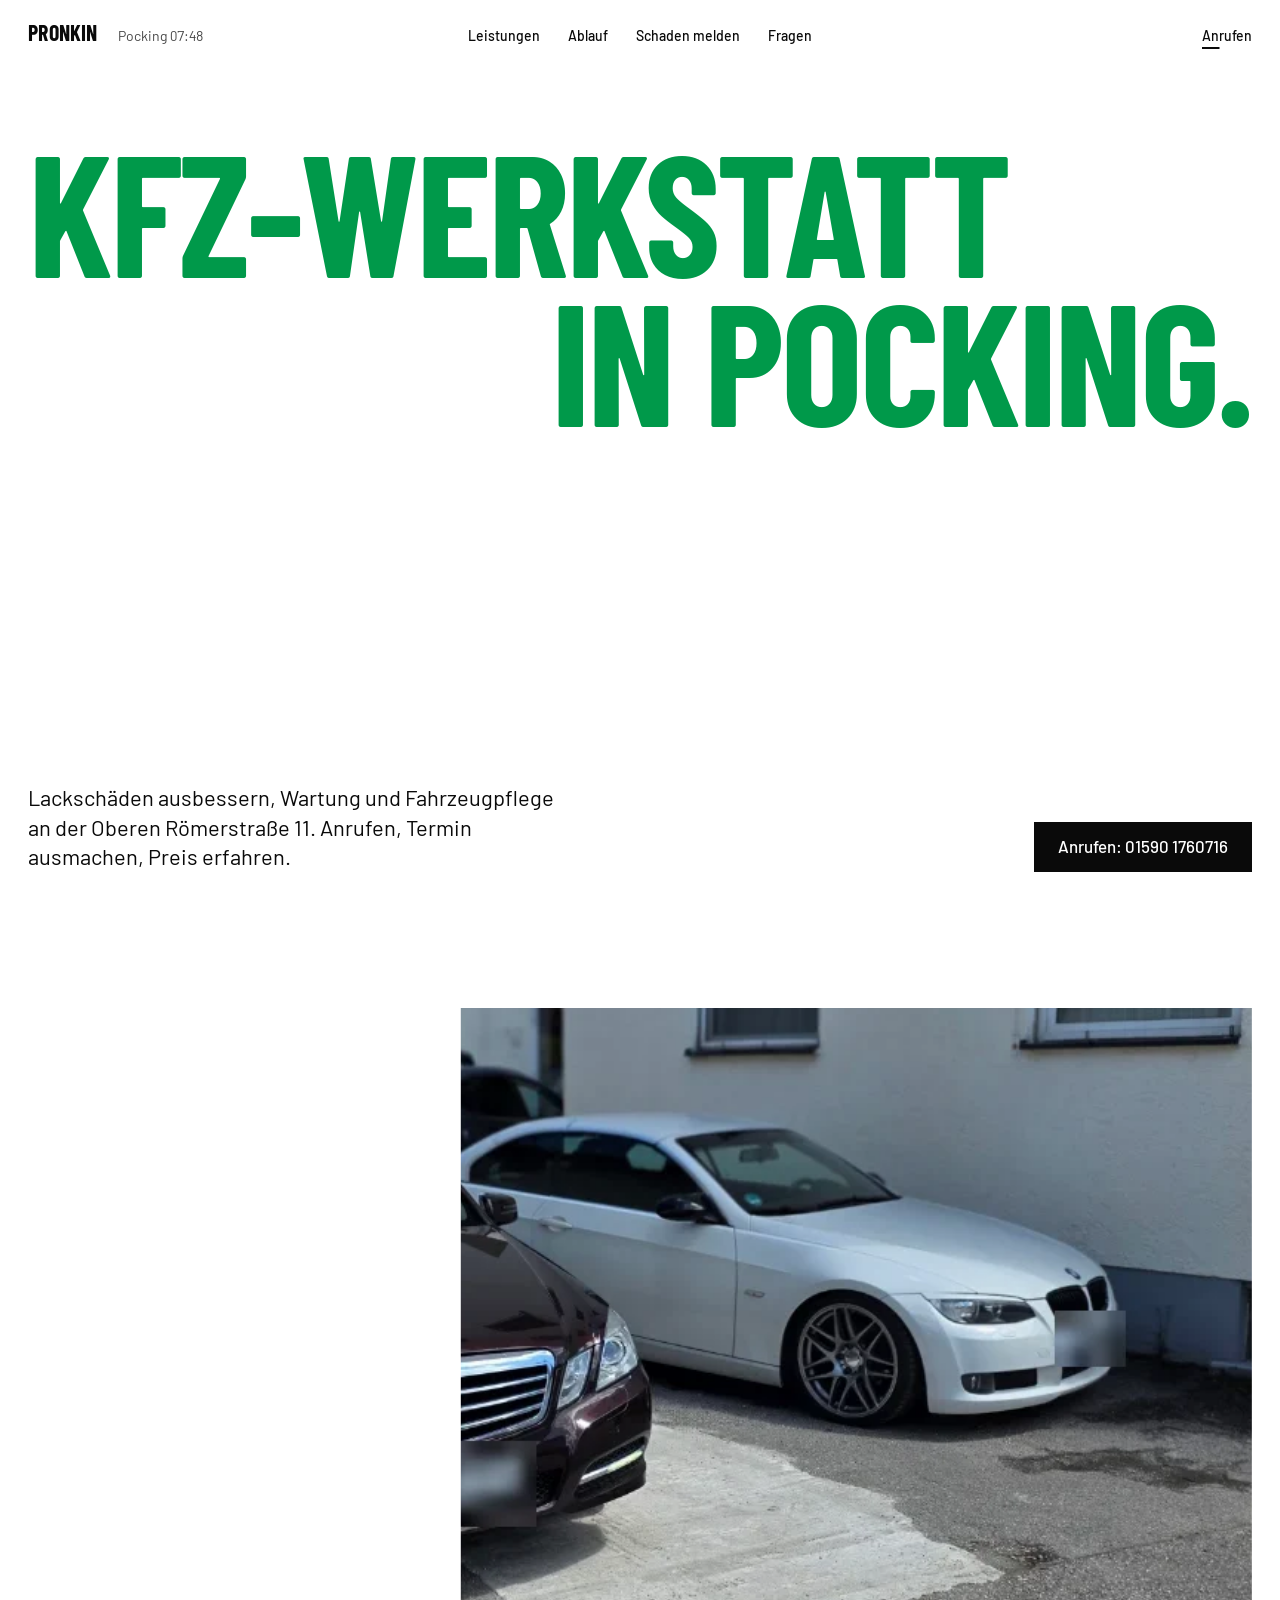
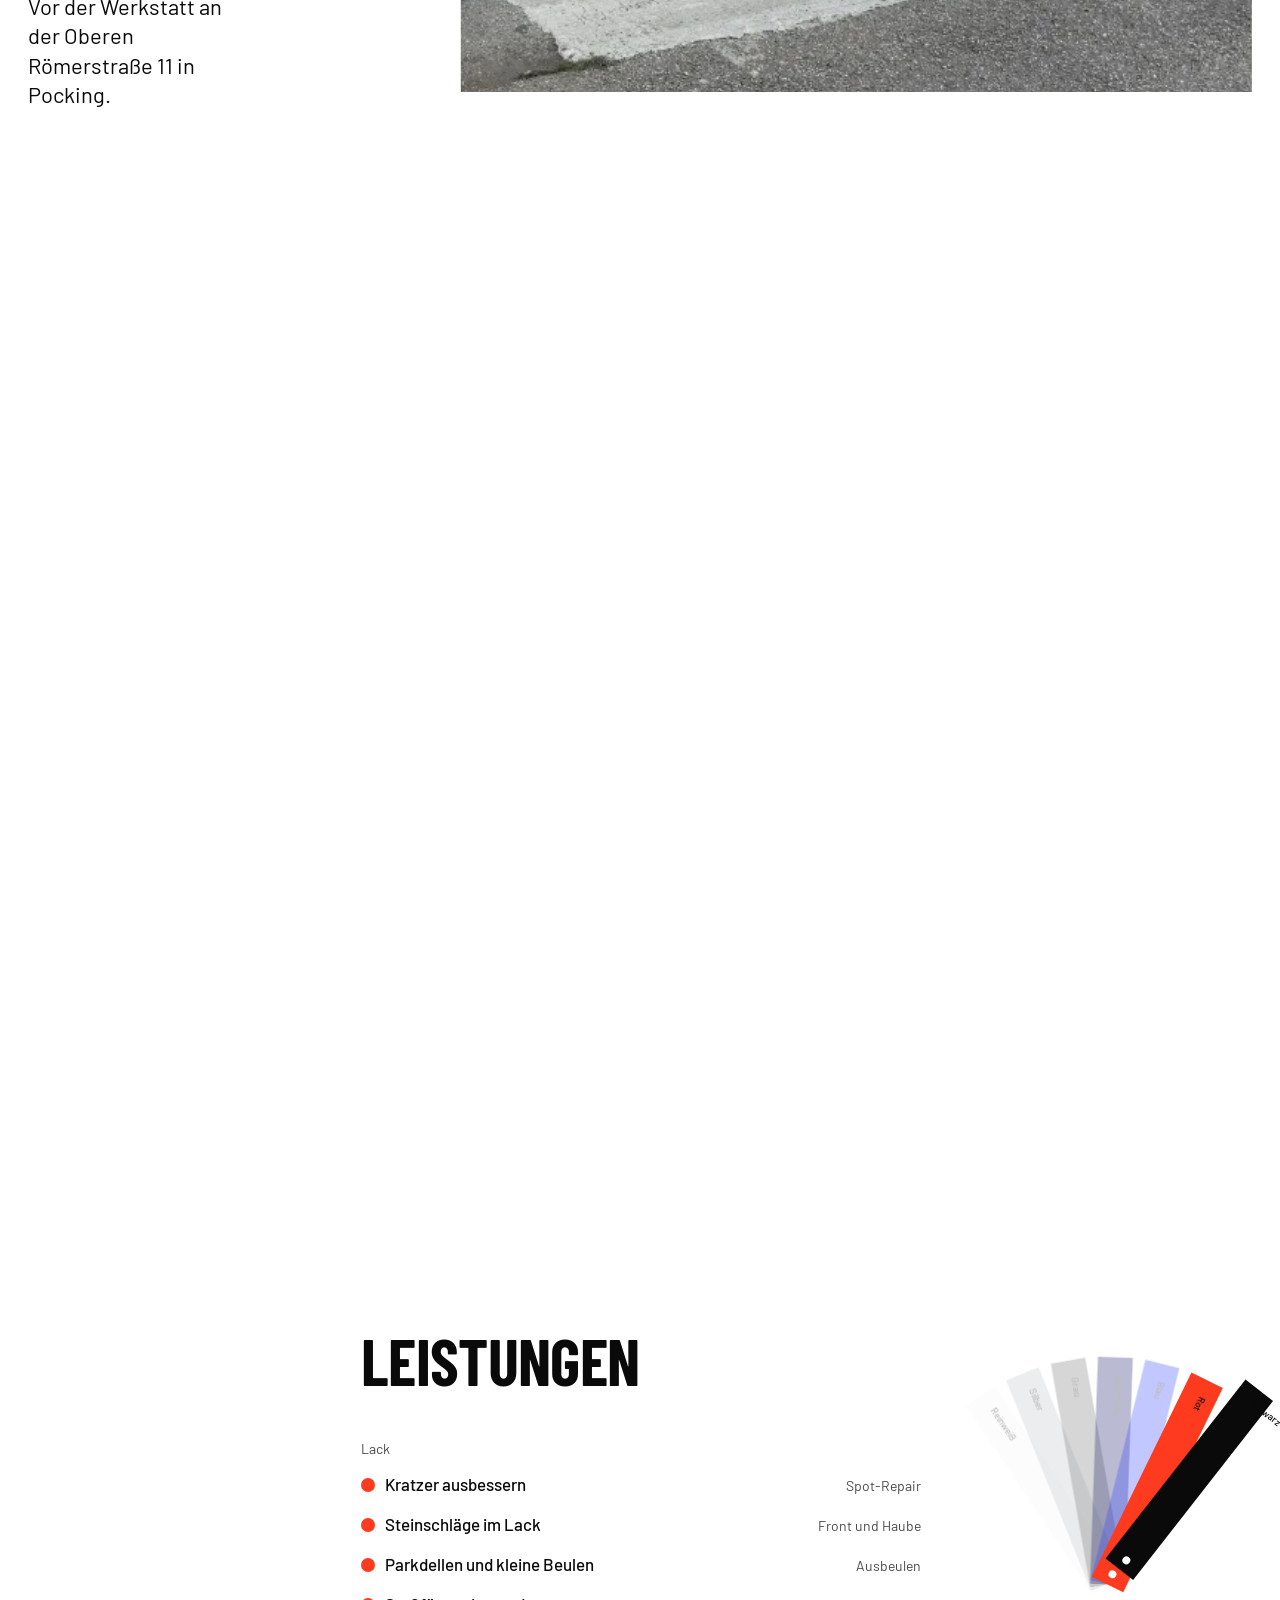
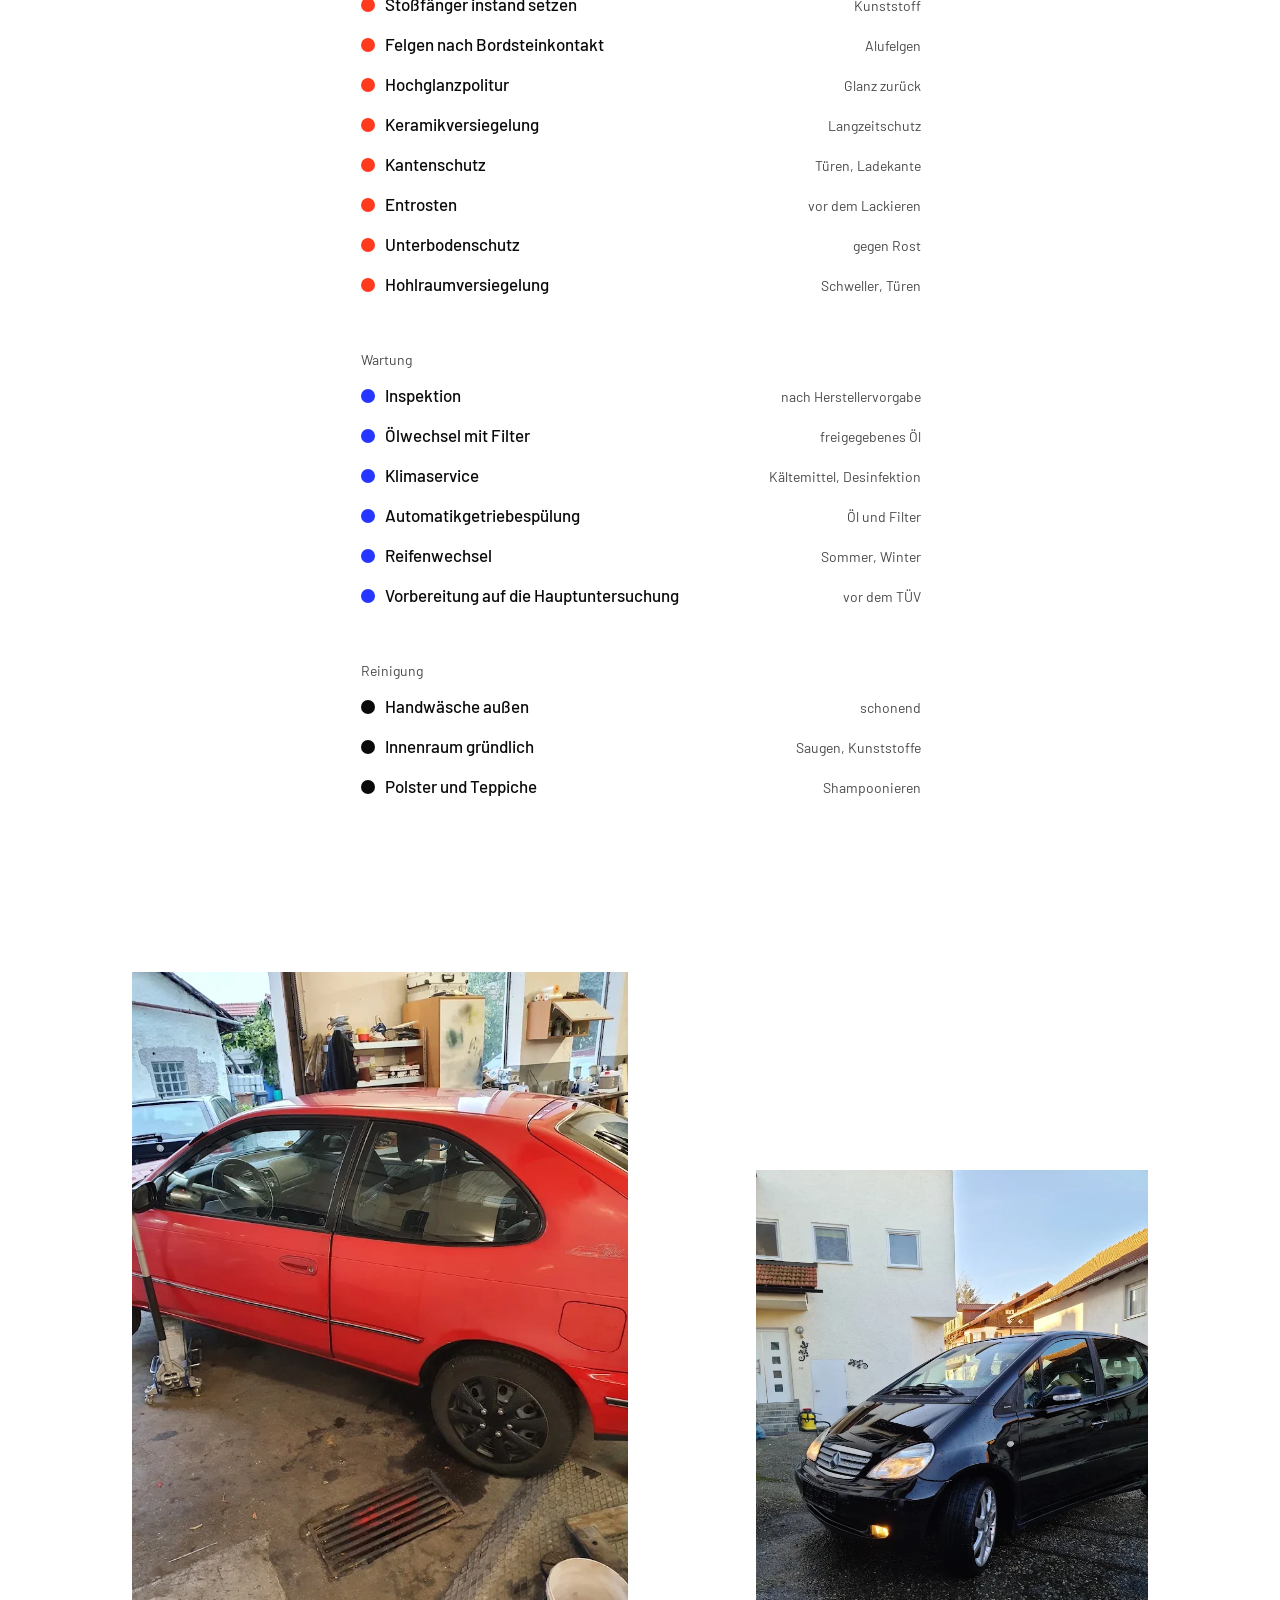
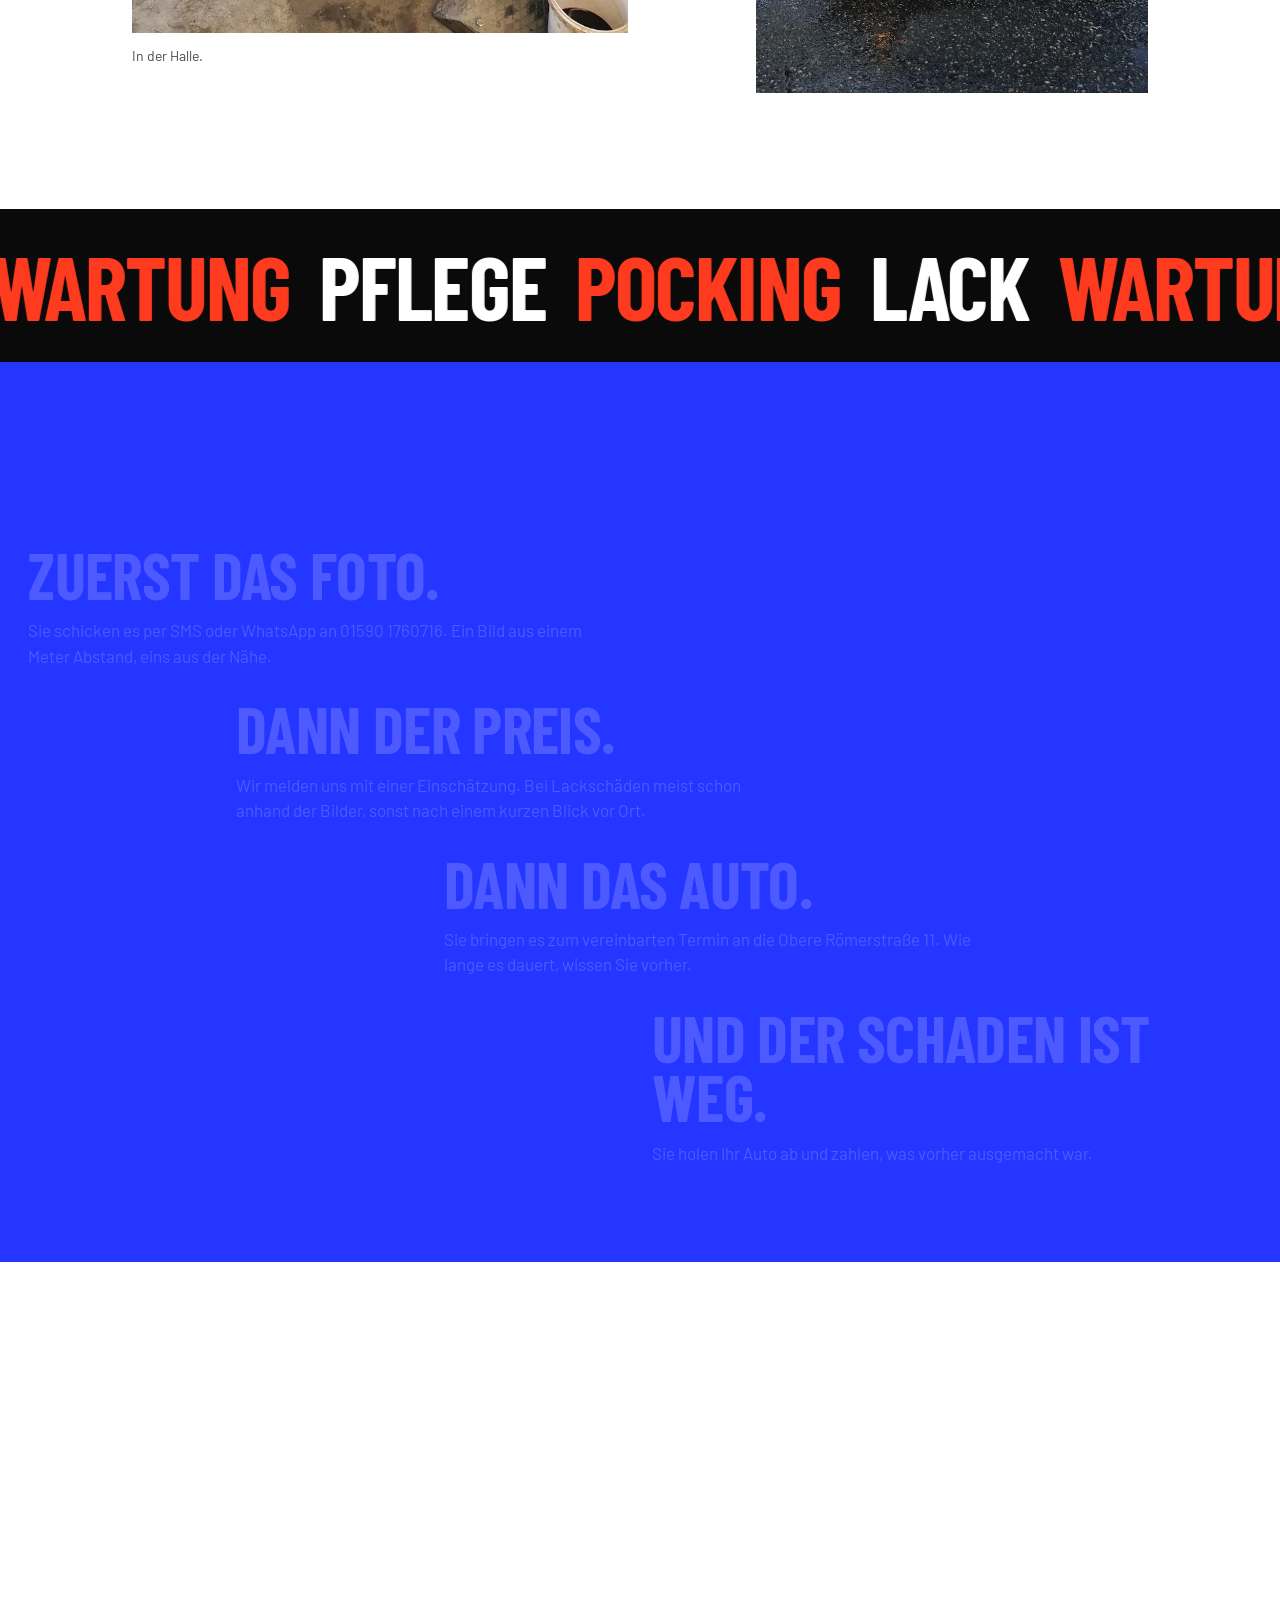
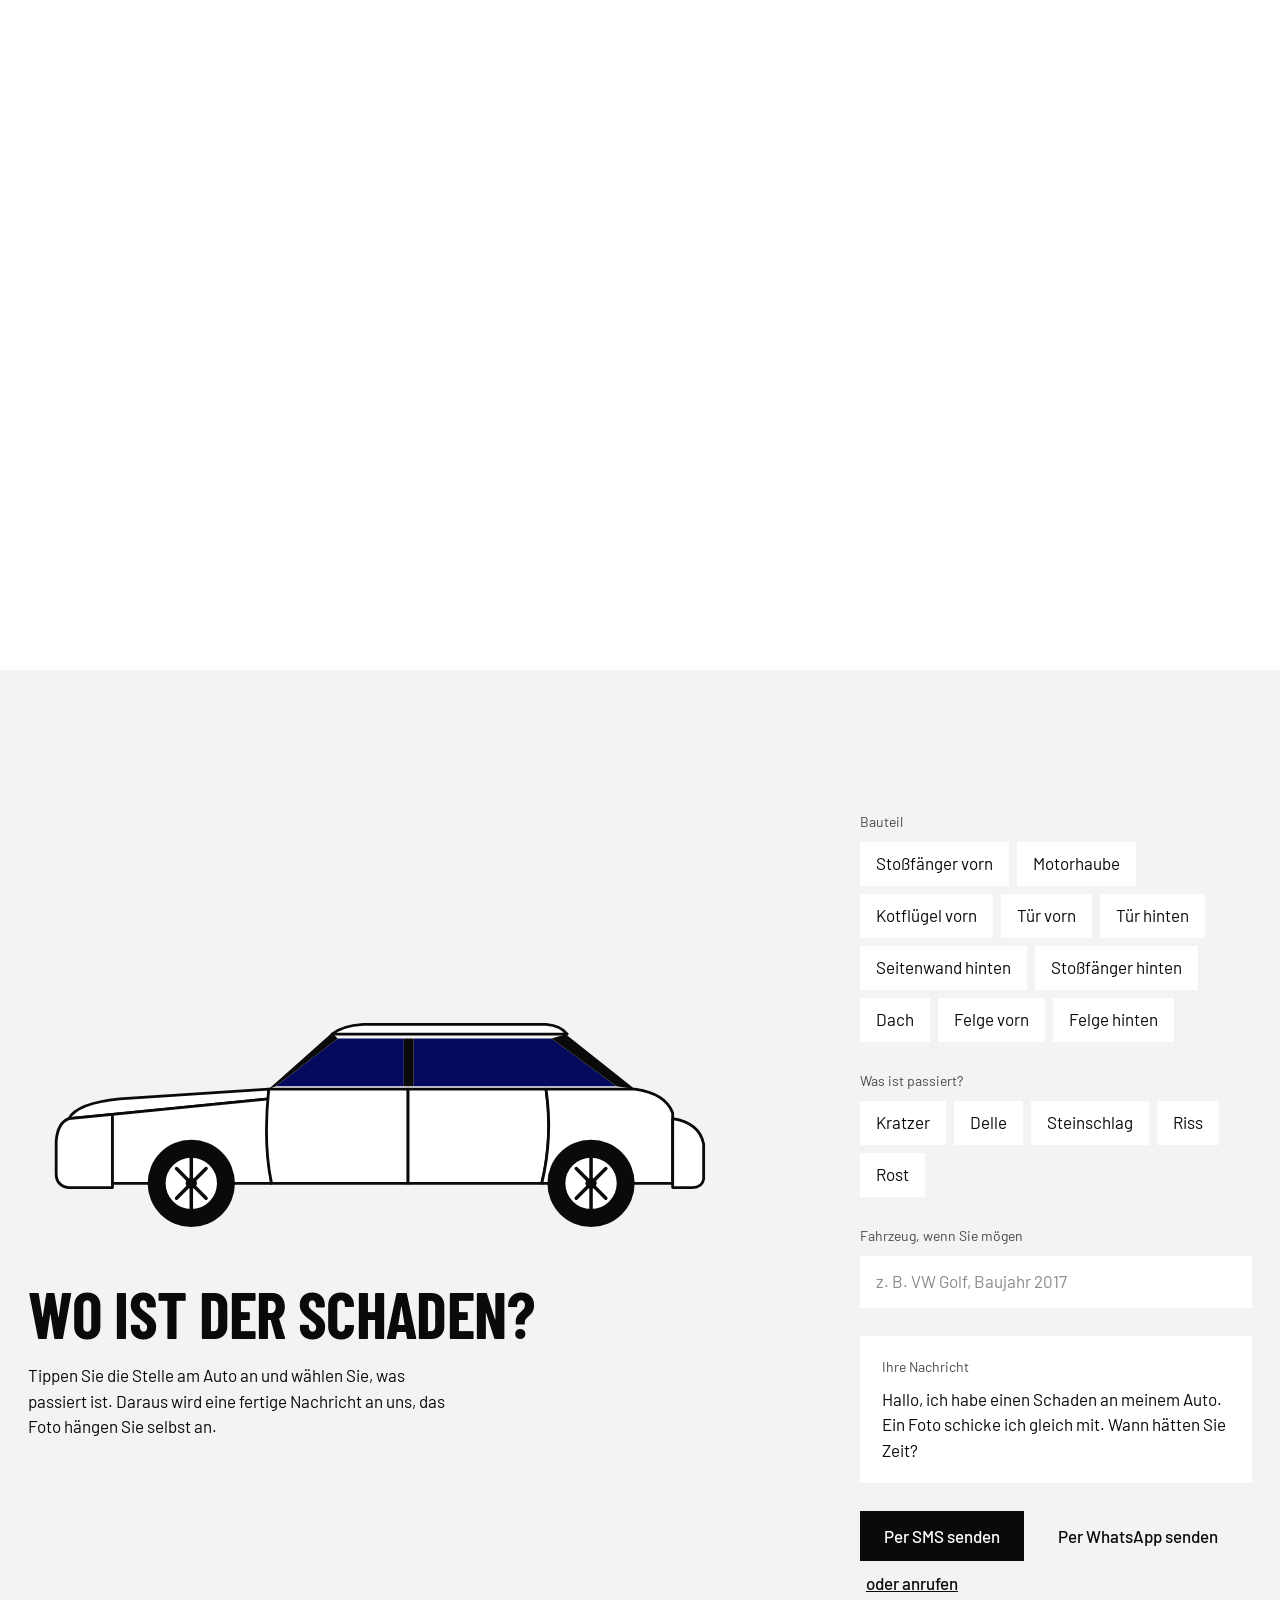
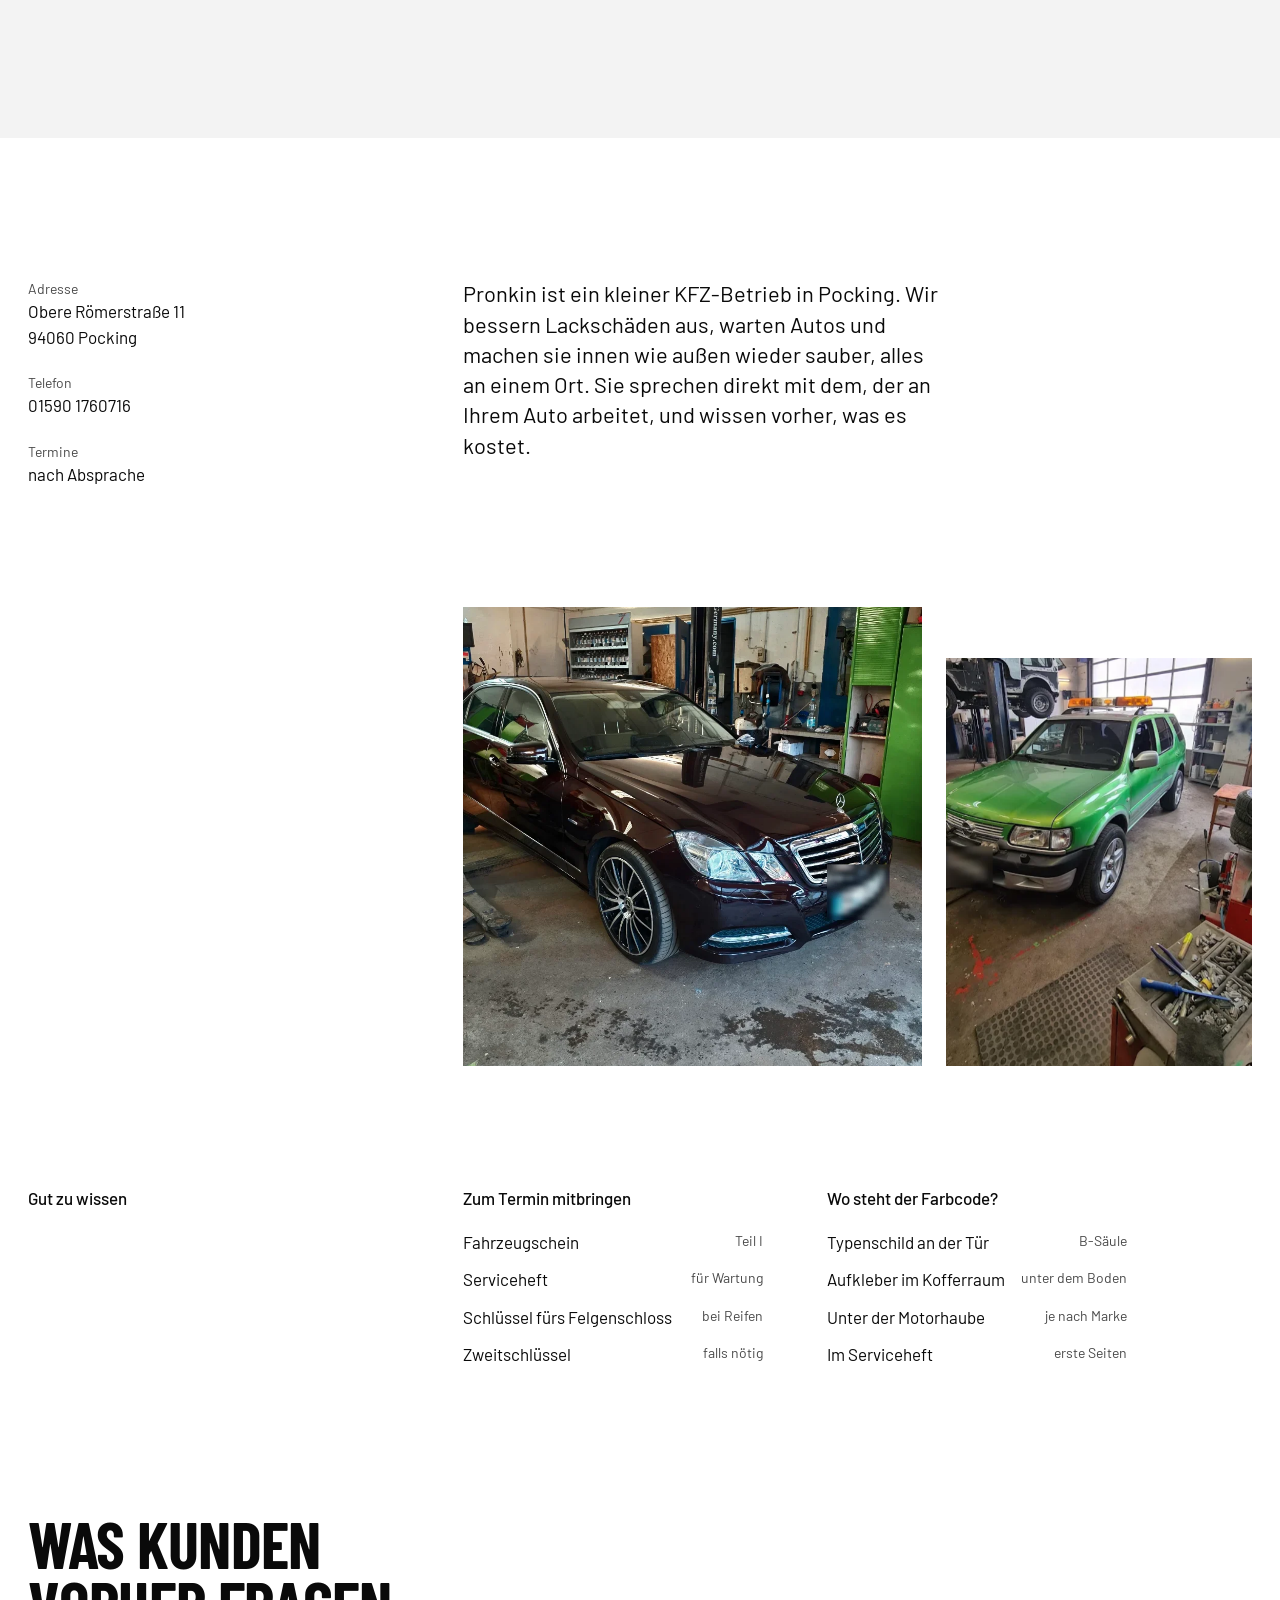
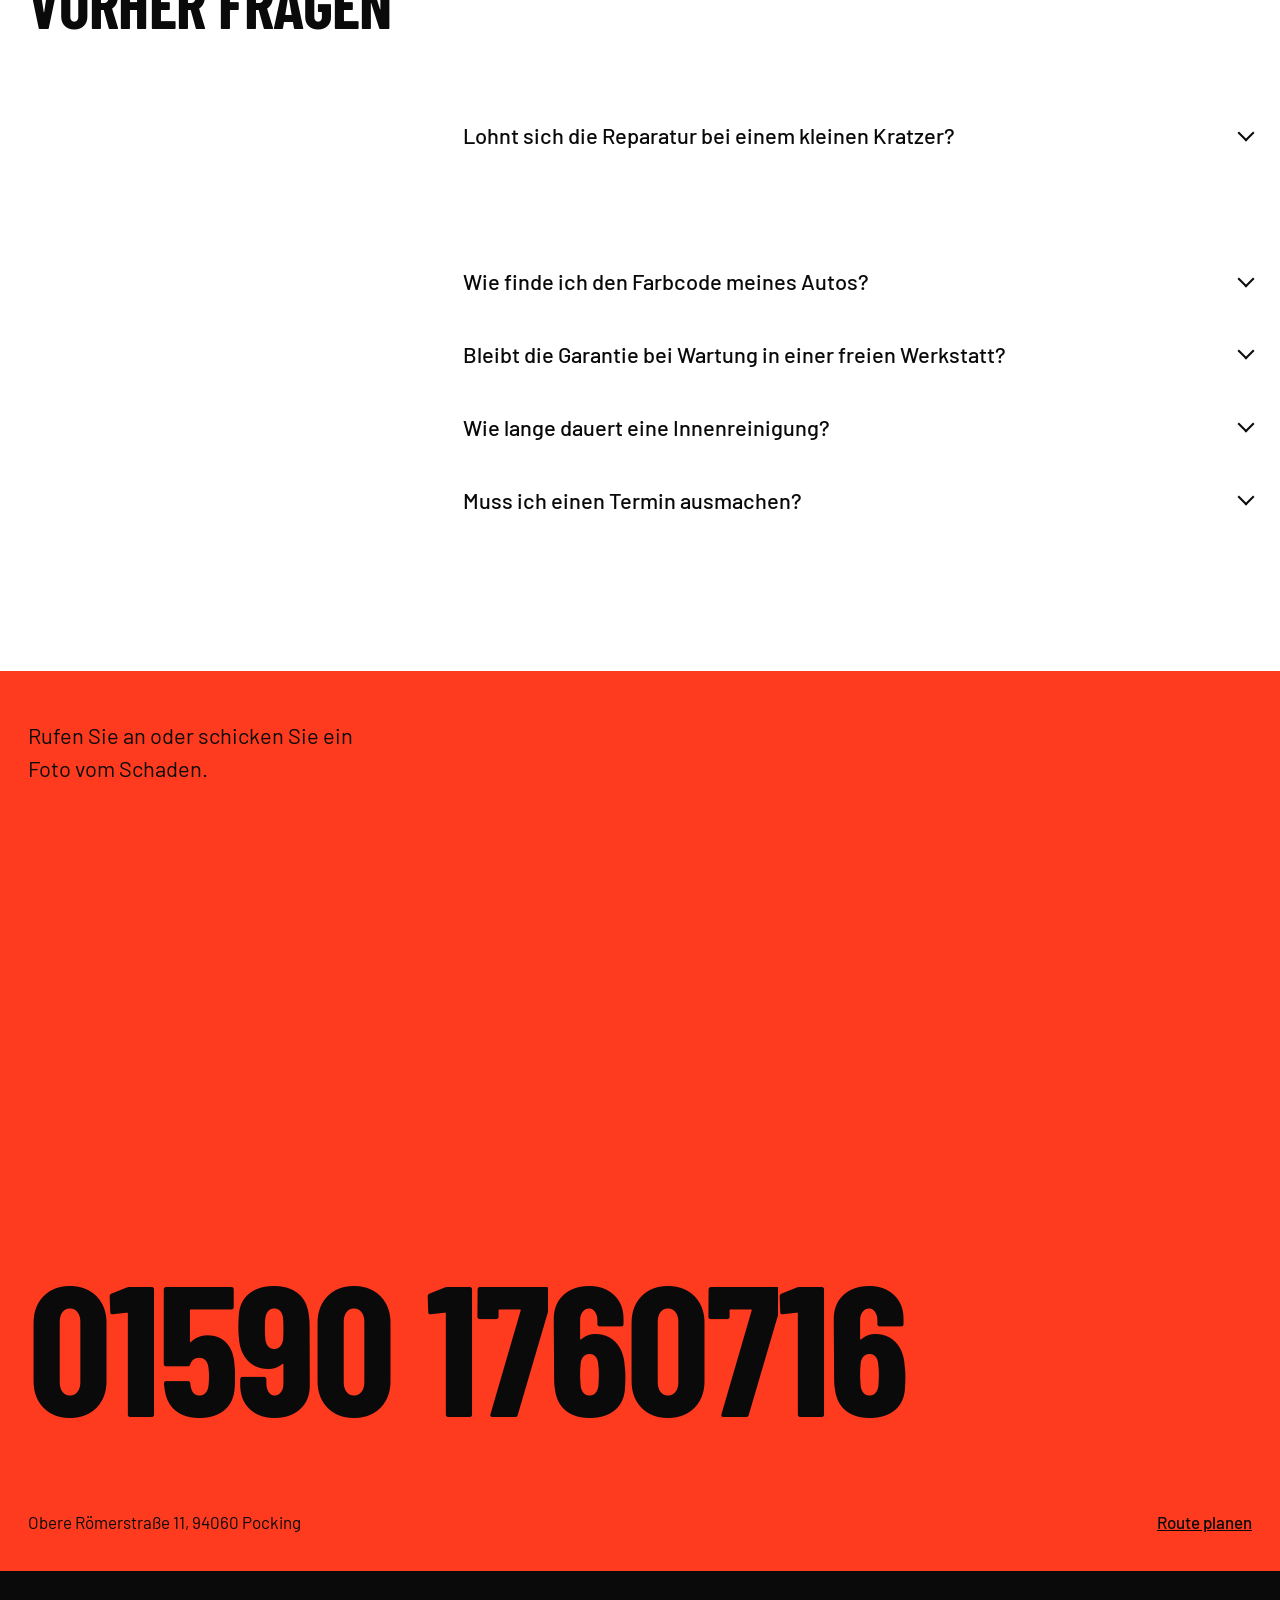
==== pronkin/index.html @ 0d78a1a4 "Pronkin: replace brakes with air-con service and automatic gearbox flush Co-Authored-By: Claude Opus" ====
<!doctype html>
<html lang="de">
<head>
  <meta charset="utf-8">
  <meta name="viewport" content="width=device-width, initial-scale=1">
  <title>Pronkin Kfz-Werkstatt Pocking</title>
  <meta name="description" content="Kfz-Werkstatt Pronkin in Pocking: Lackschäden ausbessern, Wartung und Fahrzeugreinigung. Obere Römerstraße 11, 94060 Pocking. Telefon 01590 1760716.">
  <meta name="theme-color" content="#ffffff">
  <script>document.documentElement.classList.add('js')</script>
  <link rel="preconnect" href="https://fonts.googleapis.com">
  <link rel="preconnect" href="https://fonts.gstatic.com" crossorigin>
  <link href="https://fonts.googleapis.com/css2?family=Barlow+Condensed:wght@600;700&family=Barlow:wght@400;500&display=swap" rel="stylesheet">
  <link rel="stylesheet" href="styles.css">
  <script type="application/ld+json">
  {
    "@context": "https://schema.org",
    "@type": "AutoRepair",
    "name": "KFZ Service Reinigungs- und Wartungsdienst Pronkin",
    "telephone": "+49 1590 1760716",
    "address": {
      "@type": "PostalAddress",
      "streetAddress": "Obere Römerstraße 11",
      "postalCode": "94060",
      "addressLocality": "Pocking",
      "addressRegion": "Bayern",
      "addressCountry": "DE"
    }
  }
  </script>
</head>
<body>
  <a class="skip" href="#inhalt">Zum Inhalt springen</a>

  <div class="curtain" aria-hidden="true"><span class="curtain-word">Pronkin</span></div>

  <header class="top">
    <div class="top-left">
      <a class="wordmark" href="#start">Pronkin</a>
      <span class="top-time">Pocking <time class="js-clock"></time></span>
    </div>
    <nav class="top-links" aria-label="Hauptnavigation">
      <a href="#leistungen">Leistungen</a>
      <a href="#ablauf">Ablauf</a>
      <a href="#schaden">Schaden melden</a>
      <a href="#fragen">Fragen</a>
    </nav>
    <a class="top-call" href="tel:+4915901760716">Anrufen</a>
  </header>

  <div class="page">

    <main id="inhalt">
      <!-- Erster Bildschirm: was, wo, anrufen -->
      <section class="hero" id="start" data-ink="#0a0a0a">
        <h1 class="hero-title lines">
          <span class="line"><span data-line style="--i:0">Kfz-Werkstatt</span></span>
          <span class="line line-right"><span data-line style="--i:1">in Pocking.</span></span>
        </h1>
        <div class="hero-foot">
          <p class="hero-lede">Lackschäden ausbessern, Wartung und Fahrzeugpflege an der Oberen Römerstraße&nbsp;11. Anrufen, Termin ausmachen, Preis erfahren.</p>
          <a class="button" href="tel:+4915901760716">Anrufen: 01590 1760716</a>
        </div>
      </section>

      <!-- Der Hof: das erste Foto -->
      <section class="yard" aria-label="Der Betrieb" data-ink="#ffffff">
        <p class="yard-caption" data-reveal>Vor der Werkstatt an der Oberen Römerstraße&nbsp;11 in Pocking.</p>
        <figure class="photo yard-photo" data-reveal>
          <img src="img/hof.webp" width="1020" height="1020" alt="Hof vor der Werkstatt mit einem dunkelroten Mercedes und einem weißen BMW vor dem Gebäude">
        </figure>
      </section>

      <!-- Leistungen: eine Liste mit Farbpunkten, daneben der Farbtonfächer -->
      <section class="services" id="leistungen" data-ink="#0a0a0a">
        <div class="services-list">
          <h2 class="services-title" data-reveal>Leistungen</h2>

          <div class="group" data-reveal data-blade="5">
            <p class="group-name">Lack</p>
            <ul class="rows">
              <li><span class="dot dot-red"></span><span class="row-name">Kratzer ausbessern</span><span class="row-value">Spot-Repair</span></li>
              <li><span class="dot dot-red"></span><span class="row-name">Steinschläge im Lack</span><span class="row-value">Front und Haube</span></li>
              <li><span class="dot dot-red"></span><span class="row-name">Parkdellen und kleine Beulen</span><span class="row-value">Ausbeulen</span></li>
              <li><span class="dot dot-red"></span><span class="row-name">Stoßfänger instand setzen</span><span class="row-value">Kunststoff</span></li>
              <li><span class="dot dot-red"></span><span class="row-name">Felgen nach Bordsteinkontakt</span><span class="row-value">Alufelgen</span></li>
              <li><span class="dot dot-red"></span><span class="row-name">Hochglanzpolitur</span><span class="row-value">Glanz zurück</span></li>
              <li><span class="dot dot-red"></span><span class="row-name">Keramikversiegelung</span><span class="row-value">Langzeitschutz</span></li>
              <li><span class="dot dot-red"></span><span class="row-name">Kantenschutz</span><span class="row-value">Türen, Ladekante</span></li>
              <li><span class="dot dot-red"></span><span class="row-name">Entrosten</span><span class="row-value">vor dem Lackieren</span></li>
              <li><span class="dot dot-red"></span><span class="row-name">Unterbodenschutz</span><span class="row-value">gegen Rost</span></li>
              <li><span class="dot dot-red"></span><span class="row-name">Hohlraumversiegelung</span><span class="row-value">Schweller, Türen</span></li>
            </ul>
          </div>

          <div class="group" data-reveal data-blade="4">
            <p class="group-name">Wartung</p>
            <ul class="rows">
              <li><span class="dot dot-blue"></span><span class="row-name">Inspektion</span><span class="row-value">nach Herstellervorgabe</span></li>
              <li><span class="dot dot-blue"></span><span class="row-name">Ölwechsel mit Filter</span><span class="row-value">freigegebenes Öl</span></li>
              <li><span class="dot dot-blue"></span><span class="row-name">Klimaservice</span><span class="row-value">Kältemittel, Desinfektion</span></li>
              <li><span class="dot dot-blue"></span><span class="row-name">Automatikgetriebespülung</span><span class="row-value">Öl und Filter</span></li>
              <li><span class="dot dot-blue"></span><span class="row-name">Reifenwechsel</span><span class="row-value">Sommer, Winter</span></li>
              <li><span class="dot dot-blue"></span><span class="row-name">Vorbereitung auf die Hauptuntersuchung</span><span class="row-value">vor dem TÜV</span></li>
            </ul>
          </div>

          <div class="group" data-reveal data-blade="6">
            <p class="group-name">Reinigung</p>
            <ul class="rows">
              <li><span class="dot dot-ink"></span><span class="row-name">Handwäsche außen</span><span class="row-value">schonend</span></li>
              <li><span class="dot dot-ink"></span><span class="row-name">Innenraum gründlich</span><span class="row-value">Saugen, Kunststoffe</span></li>
              <li><span class="dot dot-ink"></span><span class="row-name">Polster und Teppiche</span><span class="row-value">Shampoonieren</span></li>
            </ul>
          </div>
        </div>

        <figure class="fan" aria-hidden="true">
          <svg class="fan-svg" viewBox="0 0 640 620" role="presentation">
            <g class="fan-blades" transform="translate(310 580)">
              <g class="blade" style="--r:-34deg"><rect x="-40" y="-520" width="80" height="520" fill="#f3f3f3"/><text x="0" y="-480" transform="rotate(90 0 -480)">Reinweiß</text><circle cx="0" cy="-26" r="9" fill="#ffffff"/></g>
              <g class="blade" style="--r:-22deg"><rect x="-40" y="-520" width="80" height="520" fill="#b9bcc2"/><text x="0" y="-480" transform="rotate(90 0 -480)">Silber</text><circle cx="0" cy="-26" r="9" fill="#ffffff"/></g>
              <g class="blade" style="--r:-10deg"><rect x="-40" y="-520" width="80" height="520" fill="#6b6b6b"/><text x="0" y="-480" transform="rotate(90 0 -480)" fill="#ffffff">Grau</text><circle cx="0" cy="-26" r="9" fill="#ffffff"/></g>
              <g class="blade" style="--r:2deg"><rect x="-40" y="-520" width="80" height="520" fill="#050a5c"/><text x="0" y="-480" transform="rotate(90 0 -480)" fill="#ffffff">Nachtblau</text><circle cx="0" cy="-26" r="9" fill="#ffffff"/></g>
              <g class="blade" style="--r:14deg"><rect x="-40" y="-520" width="80" height="520" fill="#2436ff"/><text x="0" y="-480" transform="rotate(90 0 -480)" fill="#ffffff">Blau</text><circle cx="0" cy="-26" r="9" fill="#ffffff"/></g>
              <g class="blade" style="--r:26deg"><rect x="-40" y="-520" width="80" height="520" fill="#ff3b1f"/><text x="0" y="-480" transform="rotate(90 0 -480)">Rot</text><circle cx="0" cy="-26" r="9" fill="#ffffff"/></g>
              <g class="blade" style="--r:38deg"><rect x="-40" y="-520" width="80" height="520" fill="#0a0a0a"/><text x="0" y="-480" transform="rotate(90 0 -480)" fill="#ffffff">Schwarz</text><circle cx="0" cy="-26" r="9" fill="#ffffff"/></g>
            </g>
          </svg>
        </figure>
      </section>

      <!-- Zwei Autos, zwei Lackfarben -->
      <section class="pair" aria-label="Aus der Werkstatt" data-ink="#0a0a0a">
        <figure class="photo pair-a" data-reveal>
          <img src="img/rot-halle.webp" width="765" height="1020" loading="lazy" alt="Rotes Auto in der Werkstatthalle, daneben ein Rangierwagenheber">
          <figcaption>In der Halle.</figcaption>
        </figure>
        <figure class="photo pair-b" data-reveal>
          <img src="img/a-klasse.webp" width="765" height="1020" loading="lazy" alt="Schwarze Mercedes A-Klasse mit glänzendem Lack vor dem Haus">
        </figure>
      </section>

      <!-- Laufband: was hier passiert, sehr groß -->
      <section class="band" aria-hidden="true" data-ink="#ffffff">
        <div class="band-track">
          <span>Lack</span><span class="band-red">Wartung</span><span>Pflege</span><span class="band-red">Pocking</span>
          <span>Lack</span><span class="band-red">Wartung</span><span>Pflege</span><span class="band-red">Pocking</span>
        </div>
      </section>

      <!-- Ablauf: vier Sätze als Treppe, blaues Feld -->
      <section class="steps" id="ablauf" aria-label="So läuft es ab" data-ink="#ffffff">
        <ol class="stairs">
          <li data-reveal><h3 class="stair-line">Zuerst das Foto.</h3><p class="stair-note">Sie schicken es per SMS oder WhatsApp an 01590&nbsp;1760716. Ein Bild aus einem Meter Abstand, eins aus der Nähe.</p></li>
          <li data-reveal><h3 class="stair-line">Dann der Preis.</h3><p class="stair-note">Wir melden uns mit einer Einschätzung. Bei Lackschäden meist schon anhand der Bilder, sonst nach einem kurzen Blick vor Ort.</p></li>
          <li data-reveal><h3 class="stair-line">Dann das Auto.</h3><p class="stair-note">Sie bringen es zum vereinbarten Termin an die Obere Römerstraße 11. Wie lange es dauert, wissen Sie vorher.</p></li>
          <li data-reveal><h3 class="stair-line">Und der Schaden ist weg.</h3><p class="stair-note">Sie holen Ihr Auto ab und zahlen, was vorher ausgemacht war.</p></li>
        </ol>
      </section>

      <!-- Das eine Werkzeug: Schaden am Auto antippen, Nachricht vorbereiten -->
      <section class="report" id="schaden" data-ink="#0a0a0a">
        <div class="report-car" data-reveal>
          <svg class="car" viewBox="0 0 1000 380" role="group" aria-label="Seitenansicht eines Autos, Bauteile zum Antippen">
            <path class="panel" data-part="Dach" tabindex="0" role="button" aria-label="Dach" d="M432 94 Q446 82 476 80 L736 80 Q758 82 766 94 Z"/>
            <path class="glass" d="M352 168 L440 100 L534 100 L534 168 Z"/>
            <path class="glass" d="M548 168 L548 100 L744 100 L836 168 Z"/>
            <path class="pillar" d="M342 172 L432 92 L440 100 L352 168 Z M534 100 L548 100 L548 168 L534 168 Z M744 100 L764 94 L862 172 L836 168 Z"/>
            <path class="panel" data-part="Motorhaube" tabindex="0" role="button" aria-label="Motorhaube" d="M58 214 Q70 192 130 186 L342 172 L342 186 L120 208 Z"/>
            <path class="panel" data-part="Stoßfänger vorn" tabindex="0" role="button" aria-label="Stoßfänger vorn" d="M120 208 L120 312 L58 312 Q40 310 40 292 L40 246 Q42 220 58 214 Z"/>
            <path class="panel" data-part="Kotflügel vorn" tabindex="0" role="button" aria-label="Kotflügel vorn" d="M120 208 L342 186 Q336 250 346 306 L120 306 Z"/>
            <path class="panel" data-part="Tür vorn" tabindex="0" role="button" aria-label="Tür vorn" d="M342 172 L540 172 L540 306 L346 306 Q334 250 342 172 Z"/>
            <path class="panel" data-part="Tür hinten" tabindex="0" role="button" aria-label="Tür hinten" d="M540 172 L736 172 Q746 240 730 306 L540 306 Z"/>
            <path class="panel" data-part="Seitenwand hinten" tabindex="0" role="button" aria-label="Seitenwand hinten" d="M736 172 L862 172 Q906 178 916 206 L916 306 L730 306 Q746 240 736 172 Z"/>
            <path class="panel" data-part="Stoßfänger hinten" tabindex="0" role="button" aria-label="Stoßfänger hinten" d="M916 214 Q954 220 960 250 L960 300 Q958 312 944 312 L916 312 Z"/>
            <g class="wheel">
              <circle class="tyre" cx="232" cy="306" r="62"/>
              <circle class="panel rim" data-part="Felge vorn" tabindex="0" role="button" aria-label="Felge vorn" cx="232" cy="306" r="38"/>
              <g class="spokes" pointer-events="none"><path d="M232 270 L232 342 M211 285 L253 327 M253 285 L211 327"/><circle cx="232" cy="306" r="8"/></g>
            </g>
            <g class="wheel">
              <circle class="tyre" cx="800" cy="306" r="62"/>
              <circle class="panel rim" data-part="Felge hinten" tabindex="0" role="button" aria-label="Felge hinten" cx="800" cy="306" r="38"/>
              <g class="spokes" pointer-events="none"><path d="M800 270 L800 342 M779 285 L821 327 M821 285 L779 327"/><circle cx="800" cy="306" r="8"/></g>
            </g>
          </svg>
        </div>

        <div class="report-head" data-reveal>
          <h2 class="report-title">Wo ist der Schaden?</h2>
          <p class="report-lede">Tippen Sie die Stelle am Auto an und wählen Sie, was passiert ist. Daraus wird eine fertige Nachricht an uns, das Foto hängen Sie selbst an.</p>
        </div>

        <form class="report-form" data-reveal onsubmit="return false">
          <fieldset class="choice">
            <legend>Bauteil</legend>
            <div class="chips" data-group="part">
              <button type="button" class="chip" data-value="Stoßfänger vorn">Stoßfänger vorn</button>
              <button type="button" class="chip" data-value="Motorhaube">Motorhaube</button>
              <button type="button" class="chip" data-value="Kotflügel vorn">Kotflügel vorn</button>
              <button type="button" class="chip" data-value="Tür vorn">Tür vorn</button>
              <button type="button" class="chip" data-value="Tür hinten">Tür hinten</button>
              <button type="button" class="chip" data-value="Seitenwand hinten">Seitenwand hinten</button>
              <button type="button" class="chip" data-value="Stoßfänger hinten">Stoßfänger hinten</button>
              <button type="button" class="chip" data-value="Dach">Dach</button>
              <button type="button" class="chip" data-value="Felge vorn">Felge vorn</button>
              <button type="button" class="chip" data-value="Felge hinten">Felge hinten</button>
            </div>
          </fieldset>
          <fieldset class="choice">
            <legend>Was ist passiert?</legend>
            <div class="chips" data-group="kind">
              <button type="button" class="chip" data-value="Kratzer">Kratzer</button>
              <button type="button" class="chip" data-value="Delle">Delle</button>
              <button type="button" class="chip" data-value="Steinschlag">Steinschlag</button>
              <button type="button" class="chip" data-value="Riss im Kunststoff">Riss</button>
              <button type="button" class="chip" data-value="Rostfleck">Rost</button>
            </div>
          </fieldset>
          <label class="field">
            <span>Fahrzeug, wenn Sie mögen</span>
            <input type="text" name="car" placeholder="z. B. VW Golf, Baujahr 2017" autocomplete="off">
          </label>

          <div class="message">
            <p class="message-label">Ihre Nachricht</p>
            <p class="message-text" aria-live="polite">Hallo, ich habe einen Schaden an meinem Auto. Ein Foto schicke ich gleich mit. Wann hätten Sie Zeit?</p>
          </div>

          <div class="send">
            <a class="button" data-send="sms" href="sms:+4915901760716">Per SMS senden</a>
            <a class="button button-quiet" data-send="wa" href="https://wa.me/4915901760716" target="_blank" rel="noopener">Per WhatsApp senden</a>
            <a class="send-call" href="tel:+4915901760716">oder anrufen</a>
          </div>
        </form>
      </section>

      <!-- Über den Betrieb -->
      <section class="about" id="betrieb" aria-label="Über den Betrieb" data-ink="#0a0a0a">
        <div class="about-row">
          <dl class="facts" data-reveal>
            <div><dt>Adresse</dt><dd>Obere Römerstraße 11<br>94060 Pocking</dd></div>
            <div><dt>Telefon</dt><dd><a href="tel:+4915901760716">01590 1760716</a></dd></div>
            <div><dt>Termine</dt><dd>nach Absprache</dd></div>
          </dl>
          <p class="about-text" data-reveal>Pronkin ist ein kleiner KFZ-Betrieb in Pocking. Wir bessern Lackschäden aus, warten Autos und machen sie innen wie außen wieder sauber, alles an einem Ort. Sie sprechen direkt mit dem, der an Ihrem Auto arbeitet, und wissen vorher, was es kostet.</p>
        </div>
        <div class="about-row about-row-photos">
          <span></span>
          <div class="about-photos">
            <figure class="photo" data-reveal>
              <img src="img/mercedes-halle.webp" width="1020" height="1020" loading="lazy" alt="Dunkelroter Mercedes in der Werkstatt, im Hintergrund Regale und Werkzeug">
            </figure>
            <figure class="photo" data-reveal>
              <img src="img/opel-halle.webp" width="574" height="1020" loading="lazy" alt="Grüner Geländewagen in der Halle, links ein Fahrzeug auf der Hebebühne">
            </figure>
          </div>
        </div>
        <div class="about-row about-row-lists">
          <p class="about-word" data-reveal>Gut zu wissen</p>
          <div class="about-lists">
            <div class="about-list" data-reveal>
              <p class="about-list-title">Zum Termin mitbringen</p>
              <ul>
                <li><span>Fahrzeugschein</span><span>Teil I</span></li>
                <li><span>Serviceheft</span><span>für Wartung</span></li>
                <li><span>Schlüssel fürs Felgenschloss</span><span>bei Reifen</span></li>
                <li><span>Zweitschlüssel</span><span>falls nötig</span></li>
              </ul>
            </div>
            <div class="about-list" data-reveal>
              <p class="about-list-title">Wo steht der Farbcode?</p>
              <ul>
                <li><span>Typenschild an der Tür</span><span>B-Säule</span></li>
                <li><span>Aufkleber im Kofferraum</span><span>unter dem Boden</span></li>
                <li><span>Unter der Motorhaube</span><span>je nach Marke</span></li>
                <li><span>Im Serviceheft</span><span>erste Seiten</span></li>
              </ul>
            </div>
          </div>
        </div>
      </section>

      <!-- Fragen -->
      <section class="faq" id="fragen" data-ink="#0a0a0a">
        <h2 class="faq-title" data-reveal>Was Kunden vorher fragen</h2>
        <div class="faq-list">
          <details data-reveal>
            <summary>Lohnt sich die Reparatur bei einem kleinen Kratzer?</summary>
            <p>Oft ja. Ein Kratzer, der bis aufs Blech geht, rostet mit der Zeit. Kleine Stellen lassen sich meist ausbessern, ohne das ganze Bauteil neu zu lackieren. Schicken Sie ein Foto, dann sagen wir es Ihnen ehrlich.</p>
          </details>
          <details data-reveal>
            <summary>Was kostet eine Lackreparatur?</summary>
            <p>Das hängt von Größe, Bauteil und Farbe ab. Metallic- und Perleffektlacke sind aufwendiger als Unilack. Mit einem Foto bekommen Sie eine Einschätzung, bevor Sie losfahren.</p>
          </details>
          <details data-reveal>
            <summary>Wie finde ich den Farbcode meines Autos?</summary>
            <p>Meist auf dem Typenschild in der Fahrertür an der B-Säule, bei manchen Marken im Kofferraum oder unter der Motorhaube. Wenn Sie ihn nicht finden, schauen wir nach.</p>
          </details>
          <details data-reveal>
            <summary>Bleibt die Garantie bei Wartung in einer freien Werkstatt?</summary>
            <p>In der Regel ja, wenn die Wartung nach Herstellervorgaben und mit passenden Teilen erfolgt. Bringen Sie das Serviceheft mit, damit die Wartung eingetragen werden kann.</p>
          </details>
          <details data-reveal>
            <summary>Wie lange dauert eine Innenreinigung?</summary>
            <p>Das kommt auf den Zustand an. Wir schauen kurz ins Auto und sagen Ihnen bei der Terminabsprache, wann Sie es wieder abholen können.</p>
          </details>
          <details data-reveal>
            <summary>Muss ich einen Termin ausmachen?</summary>
            <p>Ja, bitte rufen Sie kurz an oder schicken Sie eine Nachricht. So steht Ihr Auto nicht lange herum und wir haben Zeit dafür.</p>
          </details>
        </div>
      </section>

      <!-- Kontakt: die Telefonnummer als große Zeile auf rotem Feld -->
      <section class="contact" id="kontakt" aria-label="Kontakt" data-ink="#0a0a0a">
        <p class="contact-lede" data-reveal>Rufen Sie an oder schicken Sie ein Foto vom Schaden.</p>
        <a class="contact-number" href="tel:+4915901760716" data-reveal>01590 1760716</a>
        <div class="contact-foot">
          <p>Obere Römerstraße 11, 94060 Pocking</p>
          <p><a href="https://www.google.com/maps/dir/?api=1&amp;destination=Obere%20R%C3%B6merstra%C3%9Fe%2011%2C%2094060%20Pocking" target="_blank" rel="noopener">Route planen</a></p>
        </div>
      </section>
    </main>
  </div>

  <footer class="footer" data-ink="#ffffff">
    <div class="footer-cols">
      <div>
        <p class="footer-head">Adresse</p>
        <p>Obere Römerstraße 11<br>94060 Pocking</p>
      </div>
      <div>
        <p class="footer-head">Seiten</p>
        <p><a href="#leistungen">Leistungen</a><br><a href="#schaden">Schaden melden</a><br><a href="#fragen">Fragen</a></p>
      </div>
      <div>
        <p class="footer-head">Telefon</p>
        <p><a href="tel:+4915901760716">01590 1760716</a></p>
      </div>
      <div>
        <p class="footer-head">Termine</p>
        <p>nach telefonischer Absprache</p>
      </div>
    </div>
    <svg class="footer-word" viewBox="0 0 1000 214" role="img" aria-label="Pronkin">
      <text x="500" y="196" text-anchor="middle" textLength="1000" lengthAdjust="spacingAndGlyphs">PRONKIN</text>
    </svg>
    <p class="footer-legal">© 2026 KFZ Service Reinigungs- und Wartungsdienst Pronkin · <a href="#impressum">Impressum</a> · <a href="#datenschutz">Datenschutz</a></p>
  </footer>

  <script src="vendor/gsap.min.js" defer></script>
  <script src="vendor/ScrollTrigger.min.js" defer></script>
  <script src="vendor/lenis.min.js" defer></script>
  <script src="script.js" defer></script>
</body>
</html>
---- pronkin/styles.css ----
/* Pronkin KFZ-Service — Richtung „Type and nothing else“, Barlow Condensed / Barlow, Blau · Rot · Schwarz.
   Idee: Lack ist Farbe. Ganze Abschnitte tragen die Farben eines Farbtonfächers. */

:root {
  --bg: #ffffff;
  --surface: #f3f3f3;
  --ink: #0a0a0a;
  --muted: #4a4a4a;
  --accent: #2436ff;
  --accent-ink: #ffffff;
  --blue: #2436ff;
  --red: #ff3b1f;
  --green: #00994a;
  --black: #0a0a0a;
  --navy: #050a5c;

  --display: "Barlow Condensed", "Arial Narrow", "Roboto Condensed", sans-serif;
  --text: "Barlow", "Helvetica Neue", Arial, sans-serif;

  --step-small: 0.875rem;                              /* 14px */
  --step-body: clamp(1rem, 0.96rem + 0.15vw, 1.0625rem); /* 16–17px */
  --step-lead: clamp(1.125rem, 1.05rem + 0.4vw, 1.375rem); /* 18–22px */
  --step-head: clamp(2.125rem, 1rem + 3.8vw, 4.25rem);     /* 34–68px */

  --margin: clamp(16px, 2.2vw, 32px);
  --gap-section: clamp(96px, 11vw, 160px);

  --ease-out: cubic-bezier(0.22, 1, 0.36, 1);
  --ease-in-out: cubic-bezier(0.65, 0, 0.35, 1);
}

*, *::before, *::after { box-sizing: border-box; }
html { -webkit-text-size-adjust: 100%; scroll-behavior: smooth; }
@media (prefers-reduced-motion: reduce) { html { scroll-behavior: auto; } }

body {
  margin: 0;
  background: var(--black);
  color: var(--ink);
  font-family: var(--text);
  font-size: var(--step-body);
  line-height: 1.5;
  -webkit-font-smoothing: antialiased;
}

h1, h2, h3, p, ul, ol, dl, dd, figure { margin: 0; }
ul, ol { padding: 0; list-style: none; }
a { color: inherit; }
button, input { font: inherit; color: inherit; }

::selection { background: var(--blue); color: #fff; }
:focus-visible { outline: 3px solid var(--blue); outline-offset: 3px; }

.skip {
  position: absolute; left: var(--margin); top: -100px; z-index: 20;
  background: var(--ink); color: #fff; padding: 10px 16px; text-decoration: none;
}
.skip:focus { top: 12px; }

/* Die Seite liegt über dem Footer und rollt am Ende von ihm weg */
.page { position: relative; z-index: 2; background: var(--bg); }

/* ---------- Kopf ---------- */

.top {
  position: fixed; top: 0; left: 0; right: 0; z-index: 30;
  display: grid; grid-template-columns: 1fr auto 1fr; align-items: baseline;
  padding: 22px var(--margin);
  font-size: var(--step-small);
  color: var(--header-ink, var(--ink));
  transition: color 300ms var(--ease-out), translate 500ms var(--ease-out);
  pointer-events: none;
}
.top > * { pointer-events: auto; }
.top.is-hidden { translate: 0 -110%; }
.top-left { display: flex; align-items: baseline; gap: 20px; }
.top-time { font-variant-numeric: tabular-nums; opacity: 0.75; }
.top-call { justify-self: end; font-weight: 500; text-decoration: none; position: relative; }
.top-call::after {
  content: ""; position: absolute; left: 0; right: 0; bottom: -3px; height: 2px;
  background: currentColor; transform: scaleX(0.35); transform-origin: left;
  transition: transform 300ms var(--ease-out);
}
.top-call:hover::after, .top-call:focus-visible::after { transform: scaleX(1); }

.curtain { display: none; }
@media (prefers-reduced-motion: no-preference) {
  .js .curtain {
    position: fixed; inset: 0; z-index: 100;
    display: flex; align-items: flex-end;
    padding: var(--margin);
    background: var(--blue); color: #fff;
    pointer-events: none;
  }
}
.curtain-word {
  font-family: var(--display); font-weight: 700; text-transform: uppercase;
  font-size: 20vw; line-height: 0.8; letter-spacing: -0.02em;
  display: block; overflow: hidden;
}
.wordmark {
  font-family: var(--display); font-weight: 700; font-size: var(--step-lead); line-height: 1;
  text-transform: uppercase; letter-spacing: 0.01em; text-decoration: none;
}
.top-links { display: flex; gap: 28px; }
.top-links { justify-self: center; }
.top-links a { text-decoration: none; font-weight: 500; position: relative; }
.top-links a::after {
  content: ""; position: absolute; left: 0; right: 0; bottom: -3px; height: 2px;
  background: currentColor; transform: scaleX(0); transform-origin: left;
  transition: transform 300ms var(--ease-out);
}
.top-links a:hover::after, .top-links a:focus-visible::after { transform: scaleX(1); }

/* ---------- Hero ---------- */

.hero {
  overflow-x: clip; /* die Zeilen gleiten beim Scrollen über den Rand */
  min-height: 100svh;
  padding: 15svh var(--margin) 28px;
  display: flex; flex-direction: column; justify-content: space-between;
}
.hero-title {
  font-family: var(--display); font-weight: 700; text-transform: uppercase;
  font-size: clamp(4rem, 13.5vw, 16rem);
  line-height: 0.86; letter-spacing: -0.02em;
  color: var(--green);
}
.lines .line { display: block; overflow: hidden; padding-bottom: 0.06em; margin-bottom: -0.06em; }
.lines [data-line] { display: block; }
.line-right { text-align: right; }

.hero-foot {
  margin-top: 12svh;
  display: flex; justify-content: space-between; align-items: flex-end; gap: 32px;
}
.hero-lede { font-size: var(--step-lead); line-height: 1.35; max-width: 44ch; }

.button {
  display: inline-flex; align-items: center; justify-content: center;
  min-height: 50px; padding: 0 24px;
  background: var(--ink); color: #fff;
  font-weight: 500; text-decoration: none; white-space: nowrap;
  border: 0; border-radius: 0; cursor: pointer;
  transition: background-color 200ms var(--ease-out), transform 160ms var(--ease-out);
}
.button:hover { background: var(--blue); }
.button:active { transform: translateY(1px) scale(0.985); }
.button-quiet { background: var(--surface); color: var(--ink); }
.button-quiet:hover { background: var(--ink); color: #fff; }

/* ---------- Leistungen ---------- */

.services {
  padding: var(--gap-section) var(--margin) var(--gap-section);
  display: grid;
  grid-template-columns: 22vw minmax(0, 560px) 1fr;
  column-gap: 4vw;
  align-items: start;
}
.services-list { grid-column: 2; }
.services-title {
  font-family: var(--display); font-weight: 700; text-transform: uppercase;
  font-size: var(--step-head); line-height: 0.92; letter-spacing: -0.01em;
  margin-bottom: 48px;
}
.group + .group { margin-top: 44px; }
.group-name { font-size: var(--step-small); color: var(--muted); margin-bottom: 6px; }
.rows li {
  min-height: 40px;
  display: flex; align-items: baseline; gap: 10px;
  padding: 7px 0;
}
.dot { width: 14px; height: 14px; border-radius: 50%; flex: none; transform: translateY(1px); }
.dot-red { background: var(--red); }
.dot-blue { background: var(--blue); }
.dot-ink { background: var(--ink); }
.rows li { cursor: default; }
.row-name { font-weight: 500; transition: transform 350ms var(--ease-out); }
.dot { transition: transform 350ms var(--ease-out); }
.rows li:hover .row-name { transform: translateX(8px); }
.rows li:hover .dot { transform: translateY(1px) scale(1.5); }
.row-value {
  margin-left: auto; padding-left: 16px;
  font-size: var(--step-small); color: var(--muted); text-align: right;
  font-variant-numeric: tabular-nums;
}

.fan { grid-column: 3; position: sticky; top: 12svh; justify-self: end; width: 100%; max-width: 420px; }
.fan-svg { width: 100%; height: auto; display: block; overflow: visible; }
.fan-svg text { font-family: var(--text); font-size: 22px; font-weight: 500; fill: var(--ink); }
.blade { transform: rotate(var(--r)); transition: transform 1200ms var(--ease-out), opacity 500ms var(--ease-out); }
.blade > * { transition: transform 600ms var(--ease-out); }
.fan.has-focus .blade { opacity: 0.28; }
.fan.has-focus .blade.is-lift { opacity: 1; }
.blade.is-lift > * { transform: translateY(-44px); }

/* ---------- Ablauf ---------- */

.steps { background: var(--blue); color: #fff; padding: var(--gap-section) var(--margin); }
@media (min-width: 721px) {
  .js .steps { min-height: 100svh; padding-top: 9svh; padding-bottom: 6svh; display: flex; align-items: center; }
  .js .stairs { width: 100%; row-gap: 30px; }
  .js .stair-note { max-width: 56ch; }
}
.stairs {
  display: grid; grid-template-columns: repeat(12, minmax(0, 1fr)); column-gap: 24px; row-gap: 56px;
}
.stairs li:nth-child(1) { grid-column: 1 / span 8; }
.stairs li:nth-child(2) { grid-column: 3 / span 8; }
.stairs li:nth-child(3) { grid-column: 5 / span 8; }
.stairs li:nth-child(4) { grid-column: 7 / span 6; }
.stair-line {
  font-family: var(--display); font-weight: 700; text-transform: uppercase;
  font-size: var(--step-head); line-height: 0.92; letter-spacing: -0.01em; margin: 0;
}
.stair-note { margin-top: 14px; max-width: 40ch; font-size: var(--step-body); }

/* ---------- Schaden melden ---------- */

.report {
  background: var(--surface);
  padding: var(--gap-section) var(--margin);
  display: grid;
  grid-template-columns: repeat(12, minmax(0, 1fr));
  column-gap: 24px;
  row-gap: 48px;
}
.report-head { grid-column: 1 / span 6; grid-row: 2; }
.report-title {
  font-family: var(--display); font-weight: 700; text-transform: uppercase;
  font-size: var(--step-head); line-height: 0.92; letter-spacing: -0.01em;
}
.report-lede { margin-top: 20px; max-width: 42ch; }
.report-car { grid-column: 1 / span 7; grid-row: 1; align-self: end; }
.car { width: 100%; height: auto; display: block; overflow: visible; }
.car .panel {
  fill: #ffffff; stroke: var(--ink); stroke-width: 4; stroke-linejoin: round;
  cursor: pointer; transition: fill 180ms var(--ease-out);
  outline: none;
}
.car .panel:hover, .car .panel:focus-visible { fill: #c9cdff; }
.car .panel.is-on { fill: var(--red); }
.car .glass { fill: var(--navy); }
.car .pillar { fill: var(--ink); }
.car .tyre { fill: var(--ink); }
.car .rim { stroke-width: 3; }

.report-form { grid-column: 9 / span 4; grid-row: 1 / span 2; display: flex; flex-direction: column; gap: 28px; }
.choice { border: 0; margin: 0; padding: 0; }
.choice legend, .field span, .message-label {
  padding: 0; margin-bottom: 10px; font-size: var(--step-small); color: var(--muted);
}
.chips { display: flex; flex-wrap: wrap; gap: 8px; }
.chip {
  min-height: 44px; padding: 0 16px; border: 0; border-radius: 0;
  background: #ffffff; color: var(--ink); cursor: pointer; font-size: var(--step-body);
  transition: background-color 160ms var(--ease-out), color 160ms var(--ease-out), transform 120ms var(--ease-out);
}
.chip:hover { background: var(--ink); color: #fff; }
.chip:active { transform: scale(0.97); }
.chip[aria-pressed="true"] { background: var(--red); color: var(--ink); }
.field { display: flex; flex-direction: column; }
.field input {
  min-height: 52px; padding: 0 16px; border: 0; border-radius: 0; background: #fff;
  font-size: var(--step-body);
}
.field input::placeholder { color: #8a8a8a; }
.message { background: #fff; padding: 20px 22px; }
.message-text { font-size: var(--step-body); }
.send { display: flex; flex-wrap: wrap; gap: 10px; align-items: center; }
.send-call { margin-left: 6px; font-weight: 500; }

/* ---------- Betrieb ---------- */

.about { padding: var(--gap-section) var(--margin); }
.about-row { display: grid; grid-template-columns: 34vw 1fr; align-items: start; }
.about-row + .about-row { margin-top: 120px; }
.facts { display: flex; flex-direction: column; gap: 22px; max-width: 220px; font-size: var(--step-body); }
.facts dt { font-size: var(--step-small); color: var(--muted); }
.facts dd a { text-decoration: none; }
.facts dd a:hover { color: var(--blue); }
.about-text { font-size: var(--step-lead); line-height: 1.38; max-width: 40ch; }
.about-word { font-weight: 500; }
.about-lists { display: grid; grid-template-columns: repeat(2, minmax(0, 300px)); column-gap: 64px; row-gap: 48px; }
.about-list-title { font-weight: 500; margin-bottom: 12px; }
.about-list li { display: flex; justify-content: space-between; gap: 16px; padding: 6px 0; }
.about-list li span:last-child { color: var(--muted); font-size: var(--step-small); text-align: right; }

/* ---------- Fragen ---------- */

.faq { padding: 0 var(--margin) var(--gap-section); overflow-x: clip; }
.faq-title {
  font-family: var(--display); font-weight: 700; text-transform: uppercase;
  font-size: var(--step-head); line-height: 0.92; letter-spacing: -0.01em;
  max-width: 14ch;
}
.faq-list {
  margin-top: 72px;
  margin-left: 34vw;
  display: flex; flex-direction: column; gap: 12px;
}
.faq details { padding: 14px 24px; margin: 0 -24px; transition: background-color 200ms var(--ease-out); }
.faq details[open] { background: var(--surface); }
.faq summary {
  list-style: none; cursor: pointer;
  display: flex; justify-content: space-between; align-items: center; gap: 24px;
  font-size: var(--step-lead); font-weight: 500;
}
.faq summary::-webkit-details-marker { display: none; }
.faq summary::after {
  content: ""; flex: none; width: 12px; height: 12px;
  border-right: 2px solid currentColor; border-bottom: 2px solid currentColor;
  transform: translateY(-3px) rotate(45deg);
  transition: transform 260ms var(--ease-out);
}
.faq details[open] summary::after { transform: translateY(3px) rotate(-135deg); }
.faq summary:hover { color: var(--blue); }
.faq details p { padding-top: 12px; max-width: 54ch; }

/* ---------- Kontakt ---------- */

.contact {
  background: var(--red); color: var(--ink);
  min-height: 100svh;
  padding: 48px var(--margin) 36px;
  display: grid; grid-template-rows: auto 1fr auto auto;
}
.contact-lede { font-size: var(--step-lead); max-width: 30ch; }
.contact-number {
  grid-row: 3;
  display: block;
  font-family: var(--display); font-weight: 700;
  font-size: 14.5vw; line-height: 0.85; letter-spacing: -0.02em;
  text-decoration: none; white-space: nowrap;
  margin-bottom: 9svh;
  transition: color 220ms var(--ease-out);
}
.contact-number:hover, .contact-number:focus-visible { color: #ffffff; }
.contact-foot { grid-row: 4; display: flex; justify-content: space-between; gap: 16px; font-size: var(--step-body); }
.contact-foot a { font-weight: 500; }
.contact-foot a:hover { color: #fff; }

/* ---------- Footer (liegt unter der Seite) ---------- */

.footer {
  position: sticky; bottom: 0; z-index: 1;
  min-height: 100svh;
  background: var(--black); color: #ffffff;
  padding: 40px var(--margin) 20px;
  display: grid; grid-template-rows: auto 1fr auto auto;
}
.footer-cols {
  display: grid; grid-template-columns: repeat(4, minmax(0, 1fr)); gap: 24px;
  font-size: var(--step-body); color: #a8a8a8;
}
.footer-head { color: #ffffff; font-weight: 500; margin-bottom: 4px; }
.footer a { text-decoration: none; }
.footer a:hover { color: #ffffff; text-decoration: underline; text-underline-offset: 3px; }
.footer-word { grid-row: 3; width: 100%; height: auto; display: block; margin-bottom: 20px; }
.footer-word text { font-family: var(--display); font-weight: 700; font-size: 250px; fill: #ffffff; letter-spacing: -2px; }
.footer-legal { grid-row: 4; font-size: var(--step-small); color: #a8a8a8; }

/* ---------- Laufband ---------- */

.band { background: var(--black); color: #fff; overflow: hidden; padding: 4vh 0; }
.band-track {
  display: flex; width: max-content;
  font-family: var(--display); font-weight: 700; text-transform: uppercase;
  font-size: clamp(3rem, 7vw, 7rem); line-height: 0.9; letter-spacing: -0.02em;
  white-space: nowrap; will-change: transform;
}
.band-track span { padding-right: 0.32em; }
.band-red { color: var(--red); }

/* ---------- Bühne für den Hof (nur mit Script, ab Tablet) ---------- */

.yard.is-stage { display: block; position: relative; height: 100svh; padding: 0; }
.yard.is-stage .yard-photo { position: absolute; inset: 0; aspect-ratio: auto; will-change: clip-path; }
.yard.is-stage .yard-caption { position: absolute; left: var(--margin); bottom: 10svh; z-index: 2; width: 26vw; }

/* ---------- Kontakt: Ziffern ---------- */

.digit-mask { display: inline-block; overflow: hidden; vertical-align: top; padding-bottom: 0.04em; }
.digit { display: inline-block; }

/* ---------- Fotos ---------- */

.photo { margin: 0; overflow: hidden; }
.photo img { display: block; width: 100%; height: 100%; object-fit: cover; }
.photo figcaption { margin-top: 12px; font-size: var(--step-small); color: var(--muted); }

.yard {
  display: grid; grid-template-columns: 34vw 1fr; column-gap: 24px;
  padding: 0 var(--margin);
  align-items: end;
}
.yard-caption { grid-column: 1; grid-row: 1; font-size: var(--step-lead); line-height: 1.35; max-width: 18ch; }
.yard-photo { grid-column: 2; grid-row: 1; aspect-ratio: 4 / 3; }
.yard-photo img { object-position: 50% 62%; }

.pair {
  display: grid; grid-template-columns: repeat(12, minmax(0, 1fr)); column-gap: 24px;
  padding: 0 var(--margin) var(--gap-section);
  align-items: start;
}
.pair-a { grid-column: 2 / span 5; }
.pair-b { grid-column: 8 / span 4; margin-top: 22vh; }
.pair .photo img { aspect-ratio: 3 / 4; height: auto; }

.about-row-photos { margin-top: 96px; }
.about-photos { display: grid; grid-template-columns: 1.5fr 1fr; column-gap: 24px; align-items: end; }
.about-photos .photo:first-child { aspect-ratio: 1 / 1; }
.about-photos .photo:last-child { aspect-ratio: 3 / 4; }
.about-photos .photo:last-child img { object-position: 50% 70%; }

/* ---------- Bewegung ---------- */

@media (prefers-reduced-motion: no-preference) {
  .js .lines [data-line] {
    transform: translateY(105%);
    animation: line-up 900ms var(--ease-out) forwards;
    animation-delay: calc(var(--i) * 110ms + var(--intro, 150ms));
  }
  .js .hero-foot > * { opacity: 0; transform: translateY(16px); animation: rise 700ms var(--ease-out) forwards; animation-delay: calc(var(--intro, 150ms) + 370ms); }
  .js .hero-foot > *:last-child { animation-delay: calc(var(--intro, 150ms) + 450ms); }
  .js { --intro: 1050ms; }

  .js [data-reveal] { opacity: 0; transform: translateY(24px); transition: opacity 700ms var(--ease-out), transform 900ms var(--ease-out); transition-delay: var(--d, 0ms); }
  .js [data-reveal].is-in { opacity: 1; transform: none; }

  /* Der Farbtonfächer öffnet sich, wenn er ins Bild kommt */
  .js .fan:not(.is-open) .blade { transform: rotate(0deg); }
  .js .fan .blade:nth-child(2) { transition-delay: 60ms; }
  .js .fan .blade:nth-child(3) { transition-delay: 120ms; }
  .js .fan .blade:nth-child(4) { transition-delay: 180ms; }
  .js .fan .blade:nth-child(5) { transition-delay: 240ms; }
  .js .fan .blade:nth-child(6) { transition-delay: 300ms; }
  .js .fan .blade:nth-child(7) { transition-delay: 360ms; }

  .car .panel.is-pop { animation: pop 420ms var(--ease-out); }

  /* Fotos setzen sich beim Hereinkommen aus leichter Vergrößerung */
  .js .photo[data-reveal] img { transform: scale(1.1); transition: transform 1600ms var(--ease-out); }
  .js .photo[data-reveal].is-in img { transform: none; }
}
@keyframes line-up { to { transform: none; } }
@keyframes rise { to { opacity: 1; transform: none; } }
@keyframes fade { to { opacity: 1; } }
@keyframes pop { 40% { fill: #ffffff; } }

/* ---------- Tablet ---------- */

@media (max-width: 1080px) {
  .services { grid-template-columns: minmax(0, 1fr) minmax(0, 0.8fr); column-gap: 6vw; }
  .services-list { grid-column: 1; }
  .fan { grid-column: 2; }
  .report-head { grid-column: 1 / -1; grid-row: auto; }
  .report-car { grid-column: 1 / -1; grid-row: auto; }
  .report-form { grid-column: 1 / -1; grid-row: auto; }
  .faq-list { margin-left: 18vw; }
  .stairs li:nth-child(4) { grid-column: 5 / span 8; }
}

/* ---------- Telefon ---------- */

@media (max-width: 720px) {
  .top { padding: 18px var(--margin); grid-template-columns: 1fr auto; }
  .top-links, .top-time { display: none; }

  .hero { padding: 14svh var(--margin) 20px; }
  .hero-title { font-size: 14.5vw; line-height: 0.9; }
  .line-right { text-align: left; }
  .hero-foot { flex-direction: column; align-items: stretch; gap: 20px; margin-top: 18svh; }
  .hero-foot .button { width: 100%; }

  .services { display: block; }
  .services-title { font-size: 10vw; margin-bottom: 36px; }
  .rows li { min-height: 44px; flex-wrap: wrap; row-gap: 2px; }
  .row-value { margin-left: 24px; padding-left: 0; width: 100%; text-align: left; }
  .group + .group { margin-top: 32px; }
  .fan { position: static; margin: 64px auto 0; max-width: 300px; }

  .stairs { display: flex; flex-direction: column; gap: 40px; }
  .stairs li:nth-child(2) { padding-left: 6vw; }
  .stairs li:nth-child(3) { padding-left: 12vw; }
  .stairs li:nth-child(4) { padding-left: 18vw; }
  .stair-line { font-size: 8vw; }

  .report { display: flex; flex-direction: column; gap: 36px; }
  .report-title { font-size: 10vw; }
  .send .button { flex: 1 1 100%; }
  .send-call { margin: 6px 0 0; }

  .about-row { grid-template-columns: 1fr; }
  .about-row + .about-row { margin-top: 72px; }
  .facts { order: 2; margin-top: 40px; display: grid; grid-template-columns: 1fr 1fr; max-width: none; }
  .about-text { order: 1; }
  .about-word { margin-bottom: 24px; }
  .about-lists { grid-template-columns: 1fr; }

  .faq-title { font-size: 9vw; }
  .faq-list { margin-left: 0; margin-top: 48px; gap: 4px; }
  .faq details { margin: 0 calc(-1 * var(--margin)); padding: 14px var(--margin); }

  .contact { min-height: 86svh; padding-top: 32px; }
  .contact-number { font-size: 14.5vw; margin-bottom: 8svh; }
  .contact-foot { flex-direction: column; gap: 12px; }

  .footer-cols { grid-template-columns: 1fr 1fr; row-gap: 32px; }

  .yard { display: flex; flex-direction: column-reverse; align-items: stretch; gap: 16px; padding: 0; }
  .yard-caption { padding: 0 var(--margin); }
  .pair { display: flex; flex-direction: column; gap: 32px; }
  .pair-b { margin: 0 0 0 18vw; }
  .about-row-photos > span { display: none; }
  .about-row-photos { margin-top: 56px; }
  .about-photos { grid-template-columns: 1fr; row-gap: 16px; }
  .about-photos .photo:last-child { width: 70%; justify-self: end; }
}

/* Speichen, damit man das Rad drehen sieht */
.car .spokes path { stroke: var(--ink); stroke-width: 5; stroke-linecap: round; fill: none; }
.car .spokes circle { fill: var(--ink); }
.car .rim.is-on + .spokes path { stroke: var(--ink); }
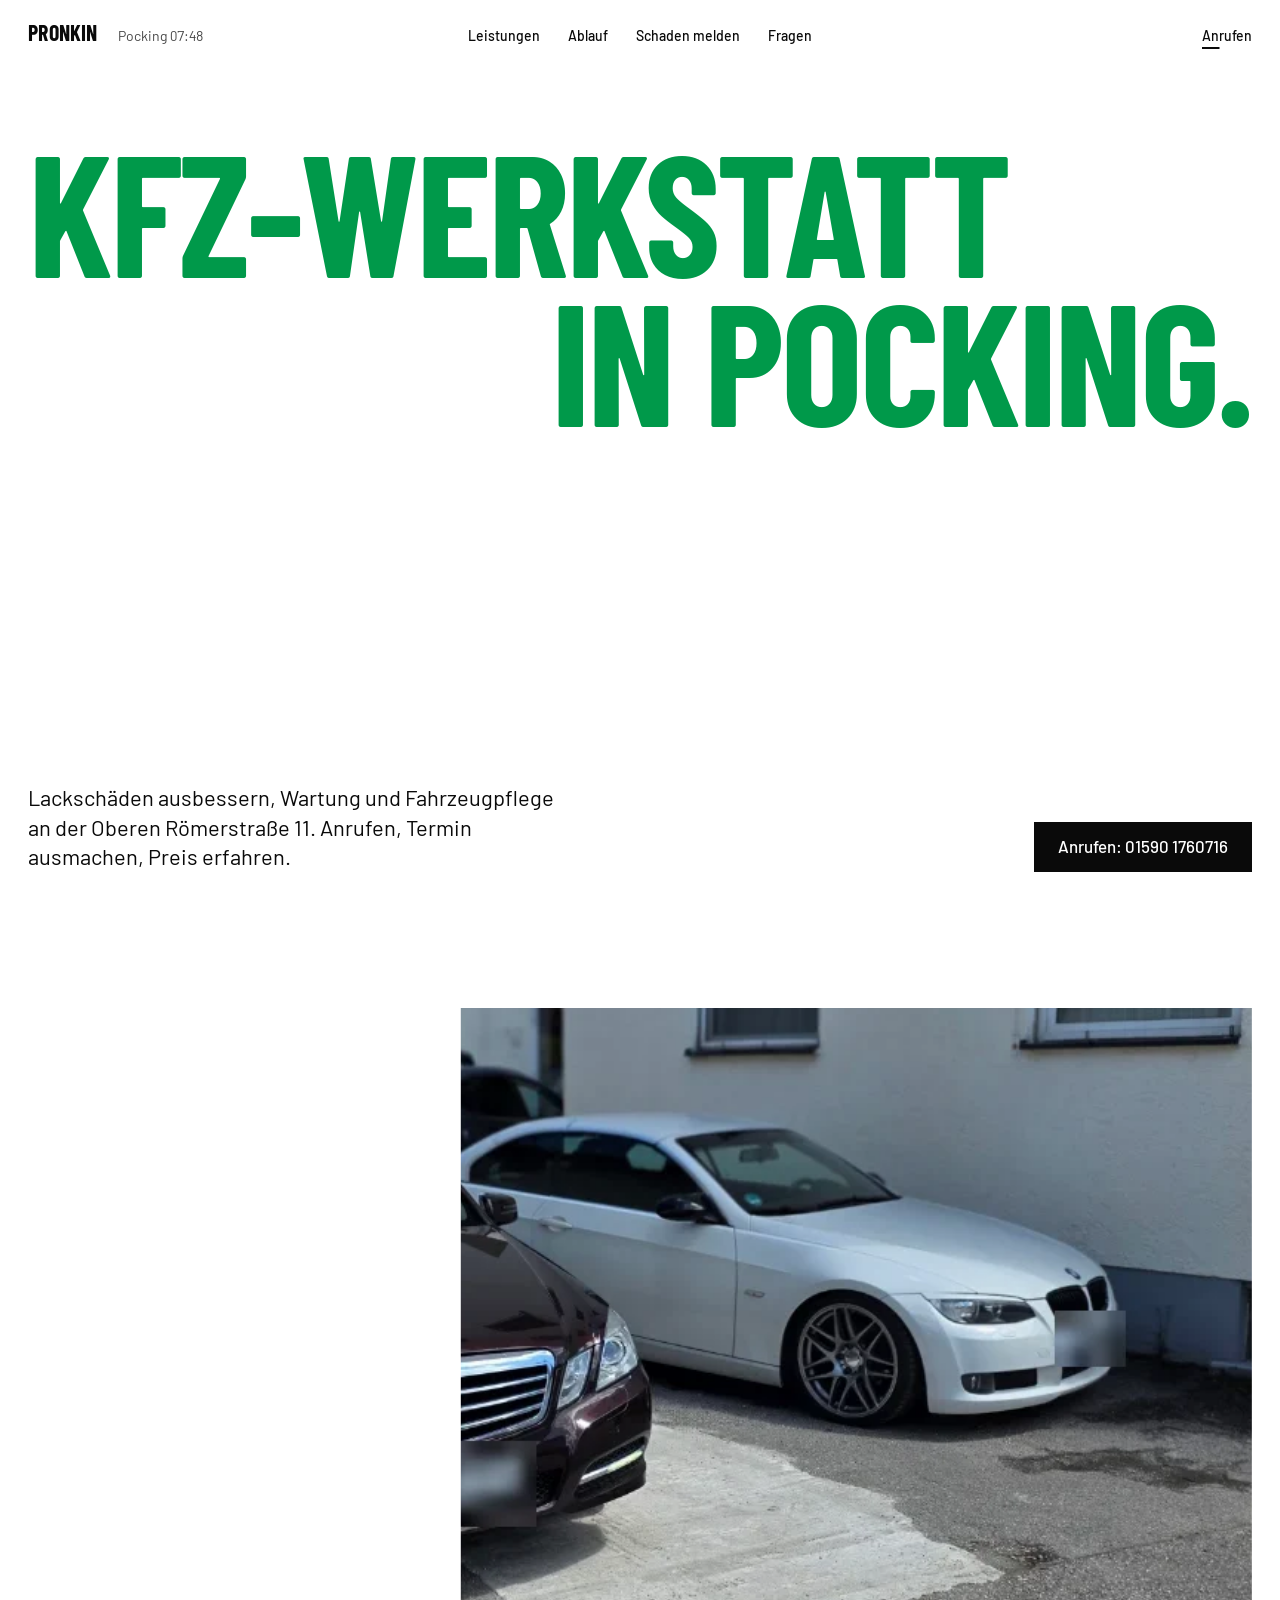
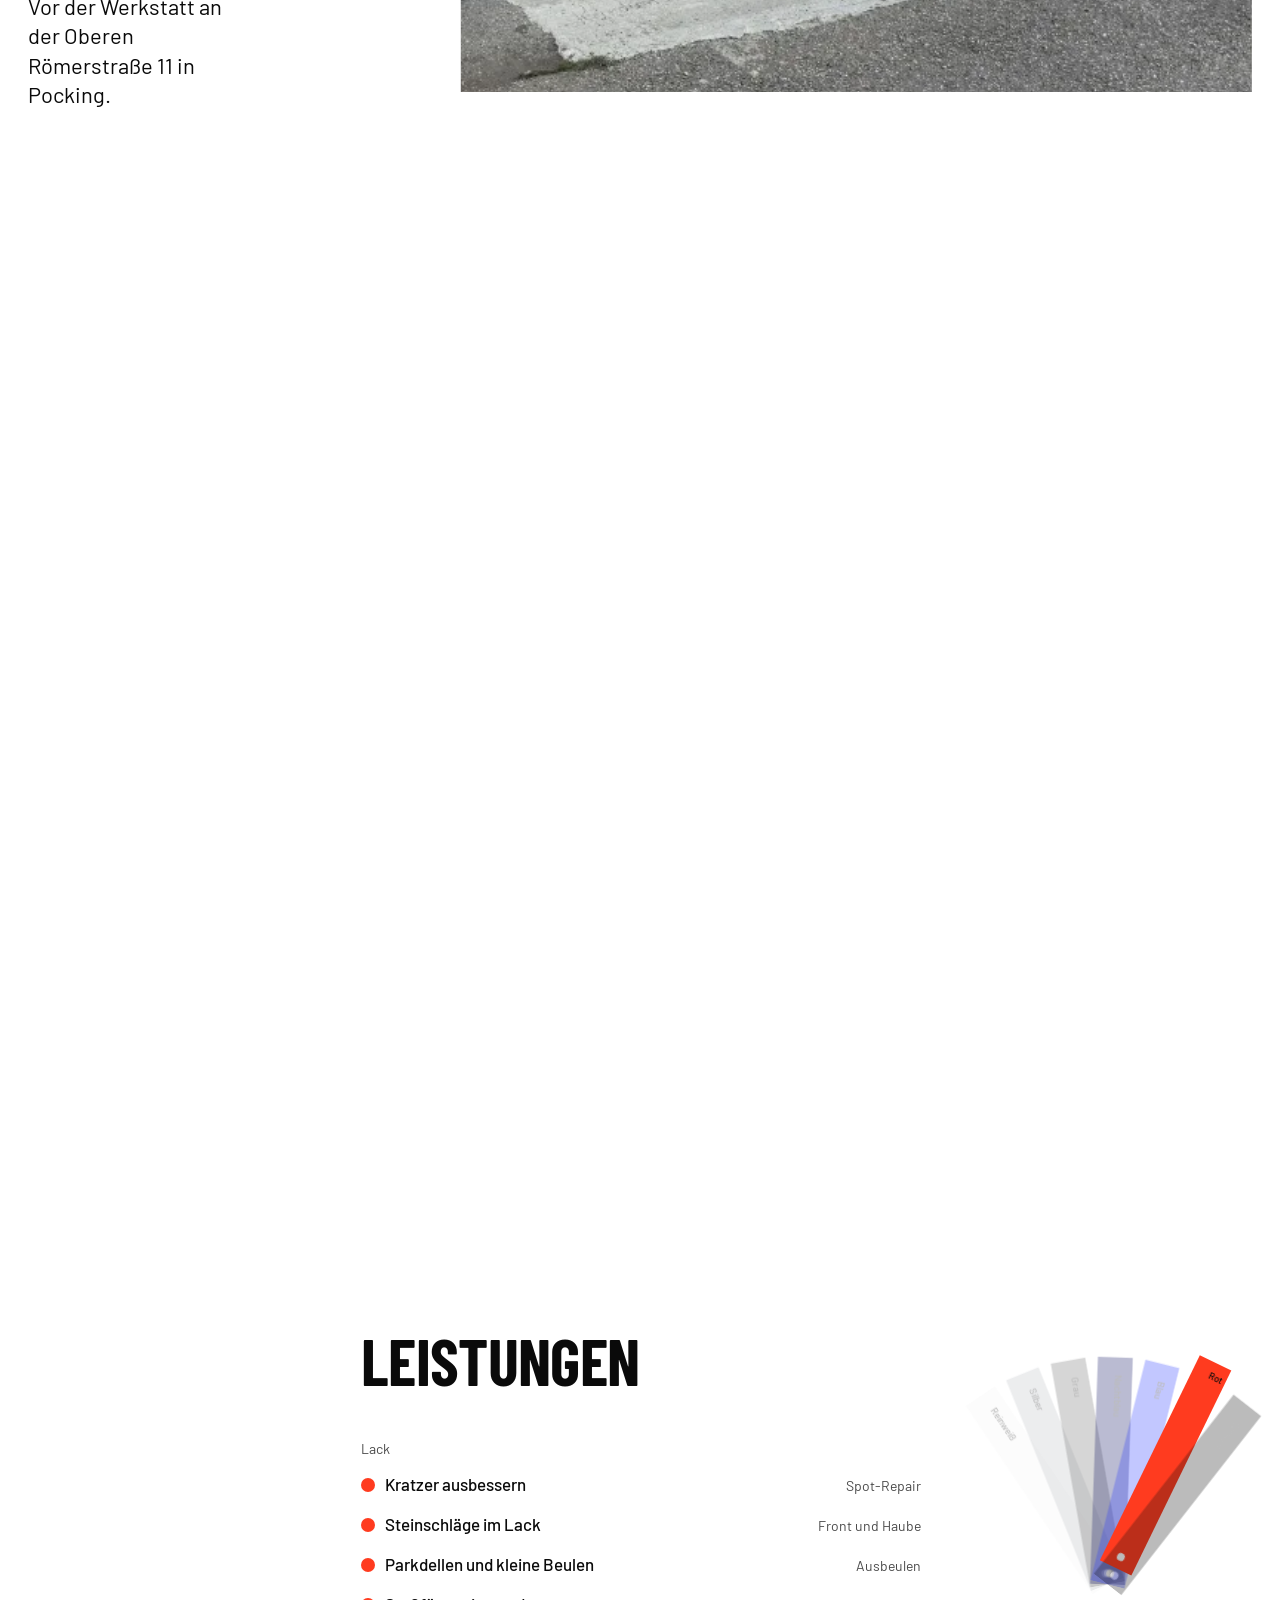
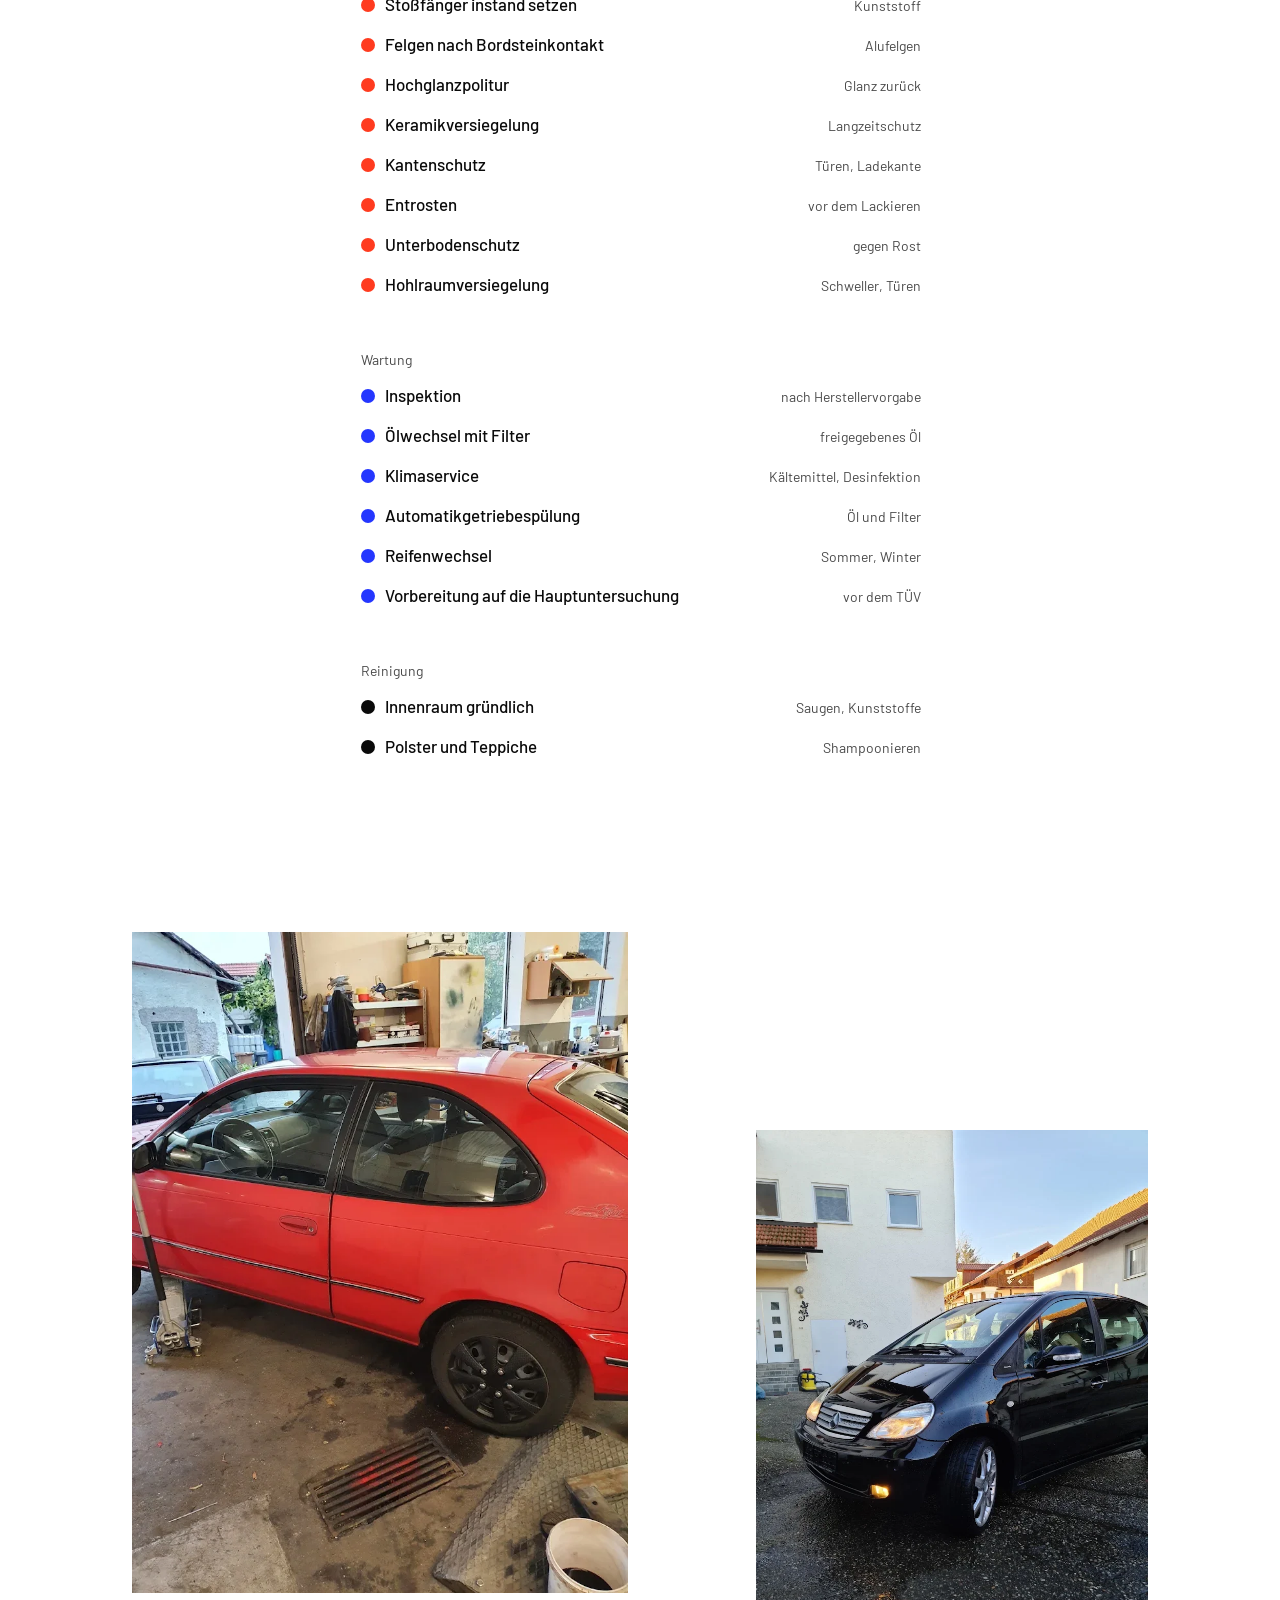
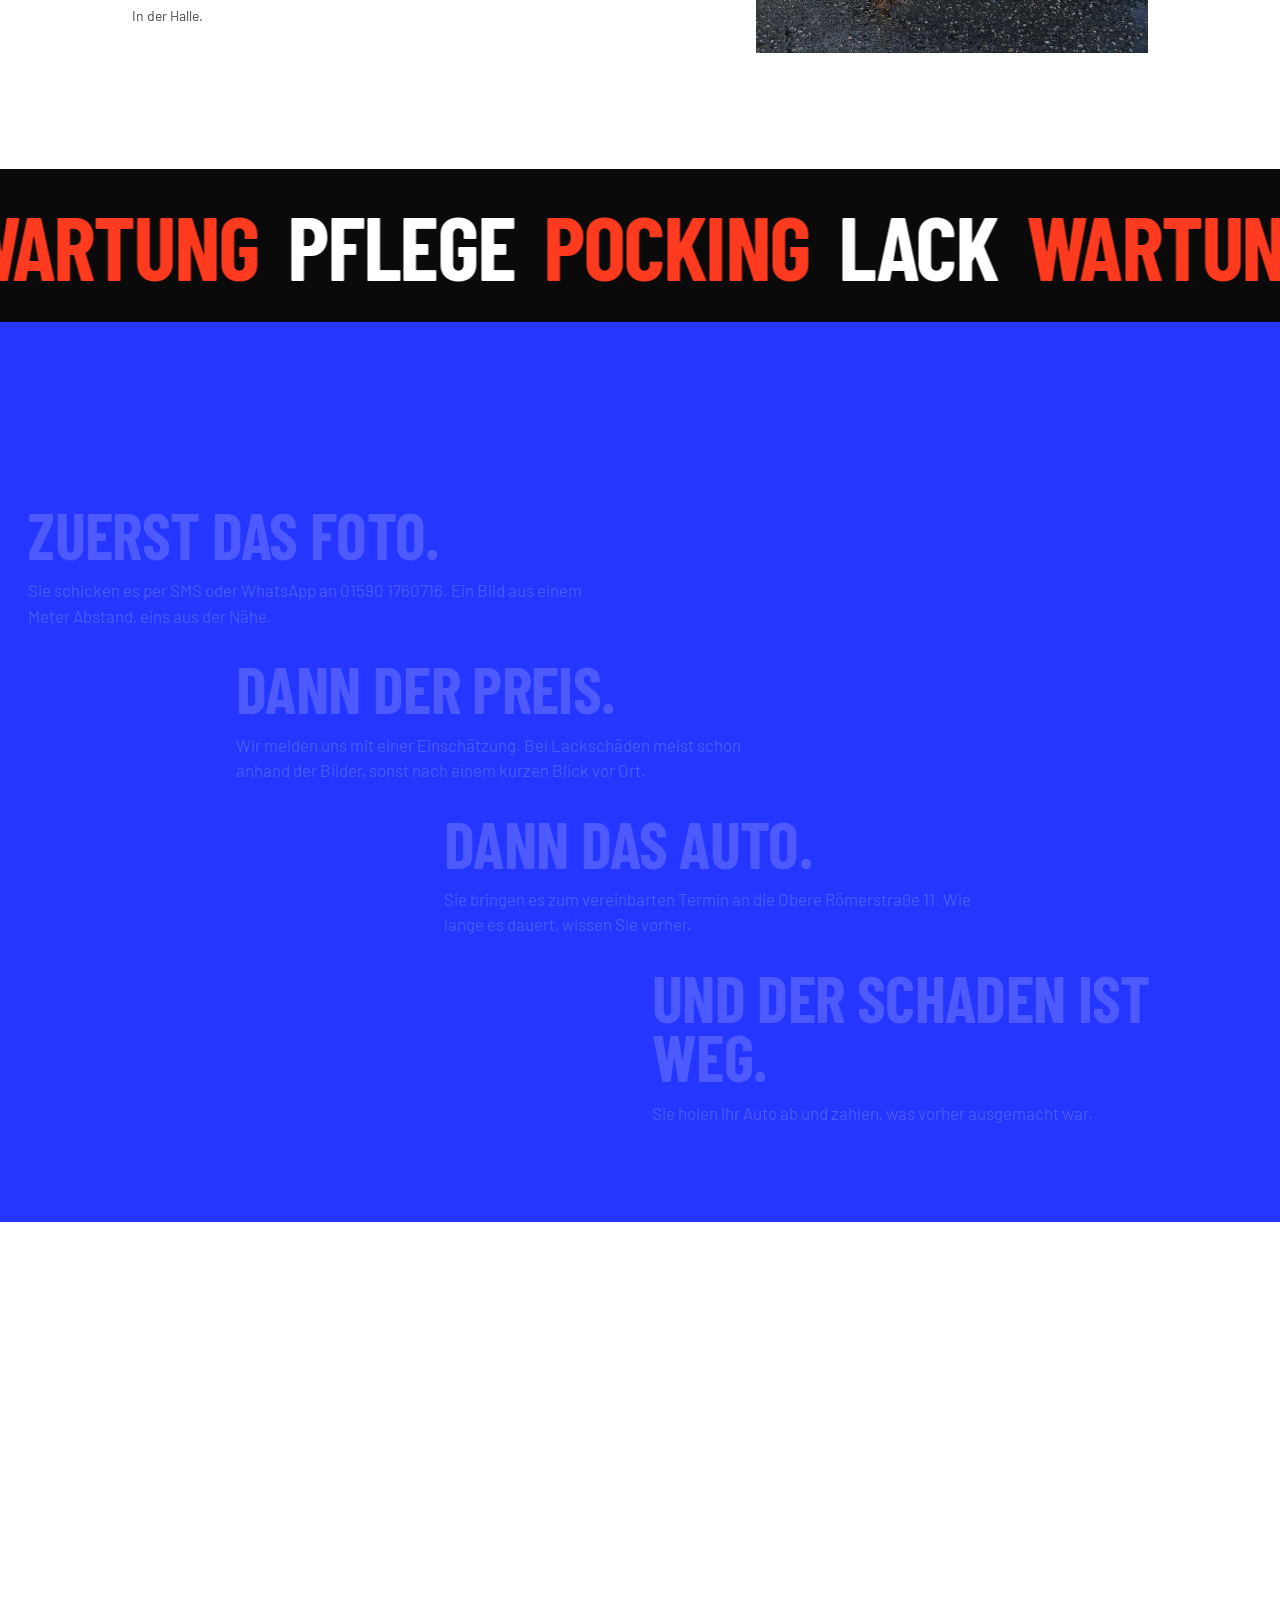
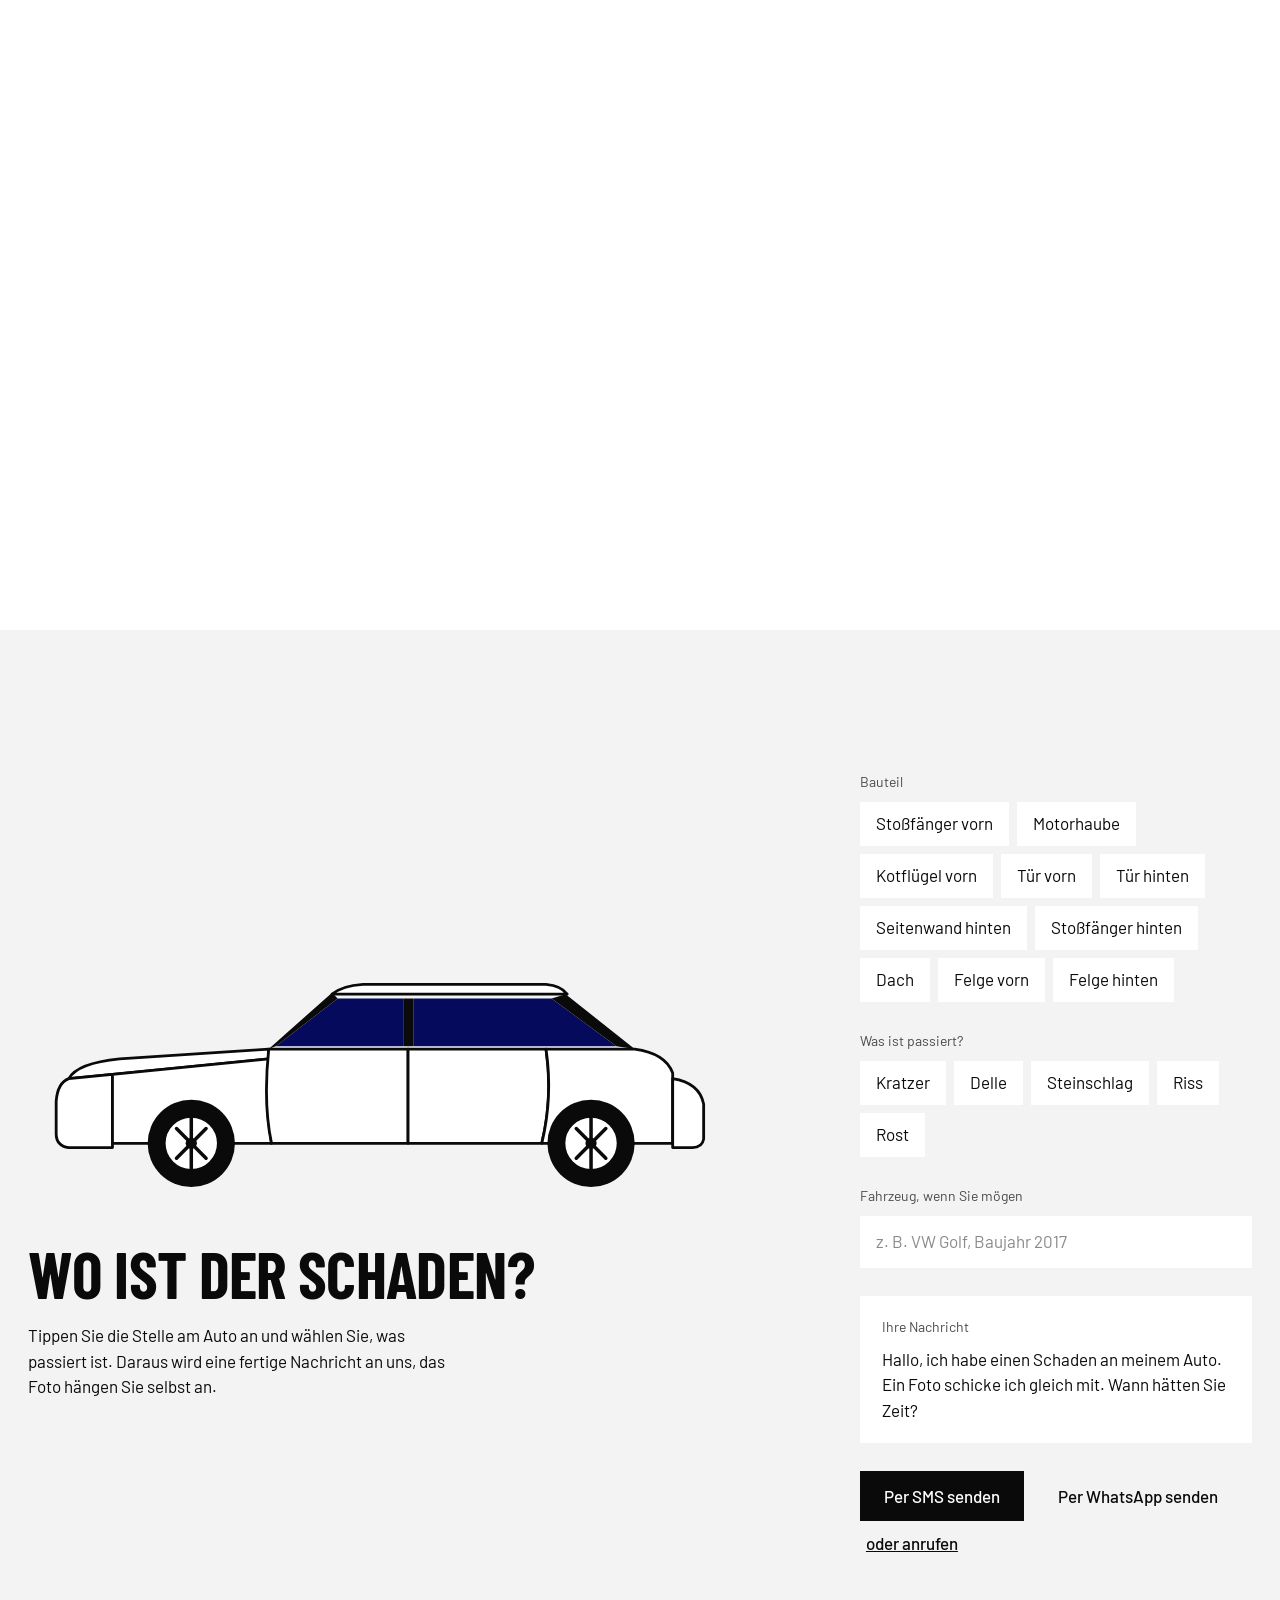
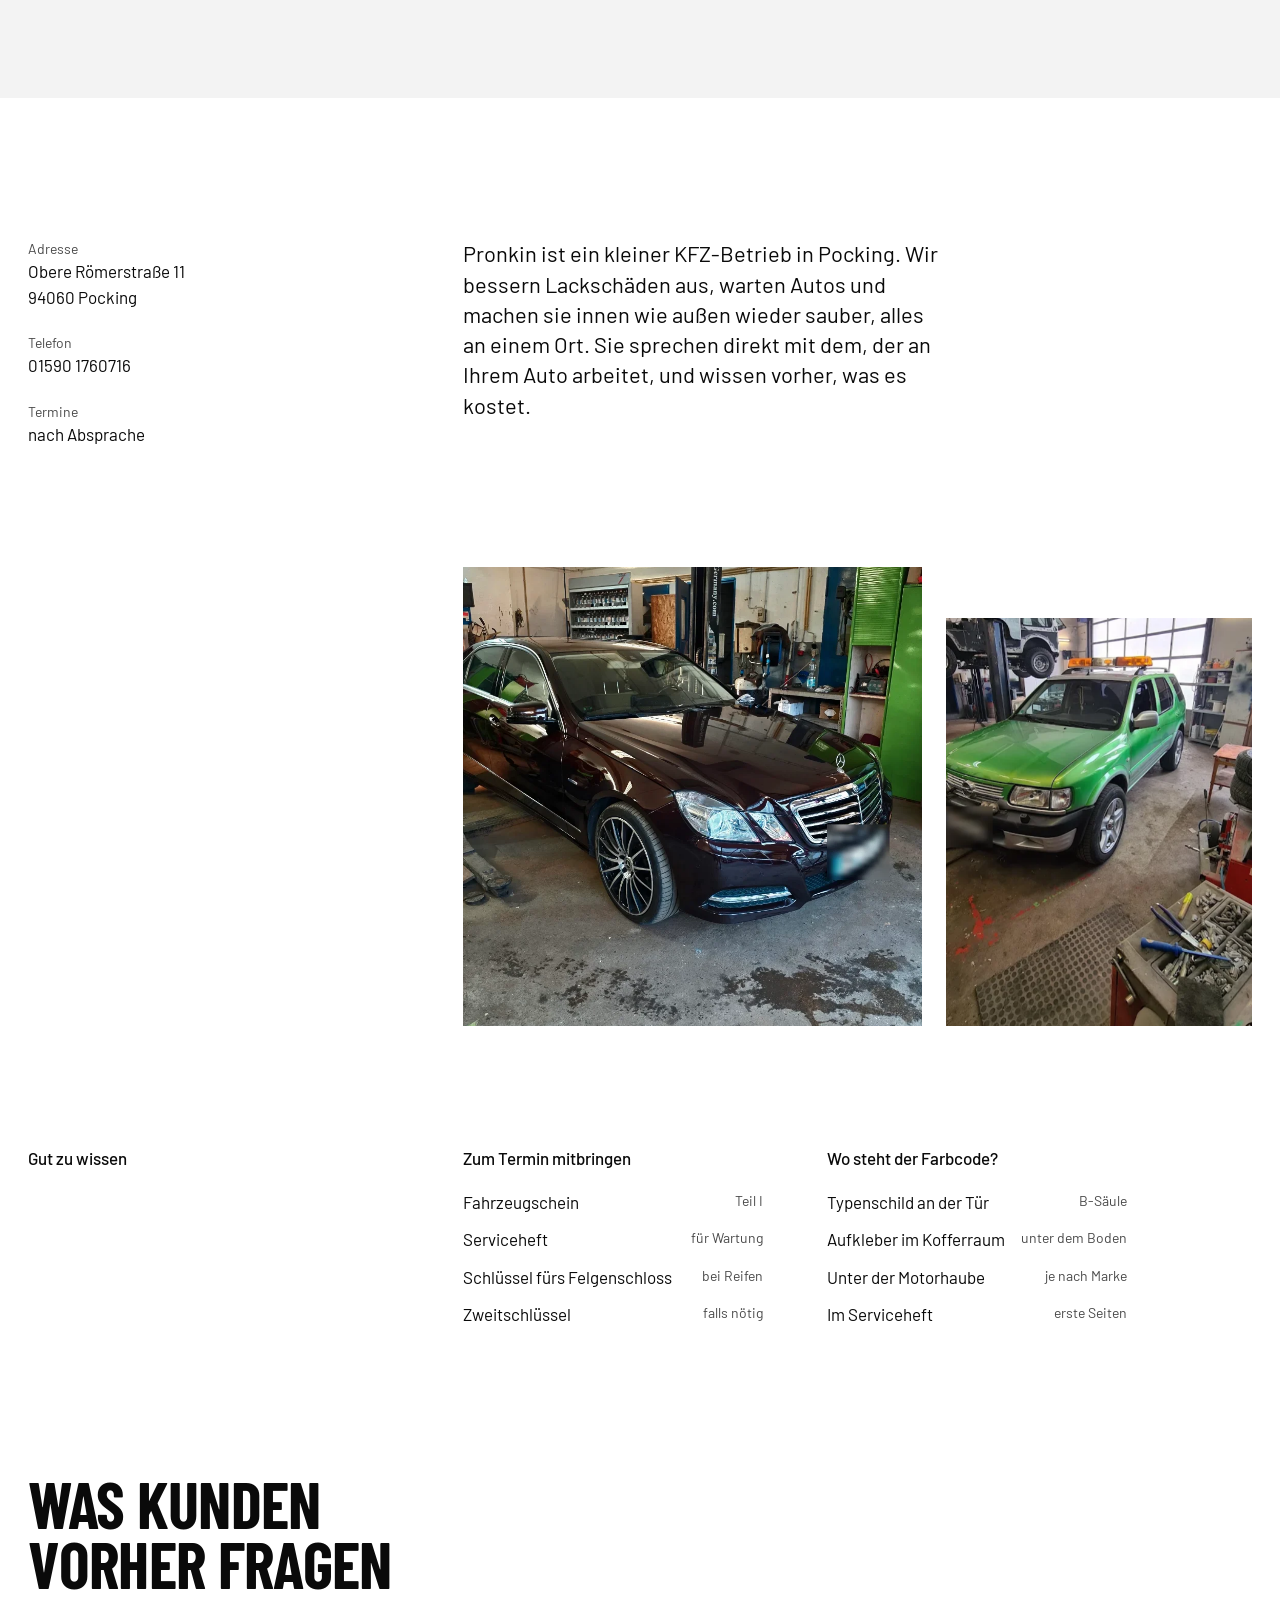
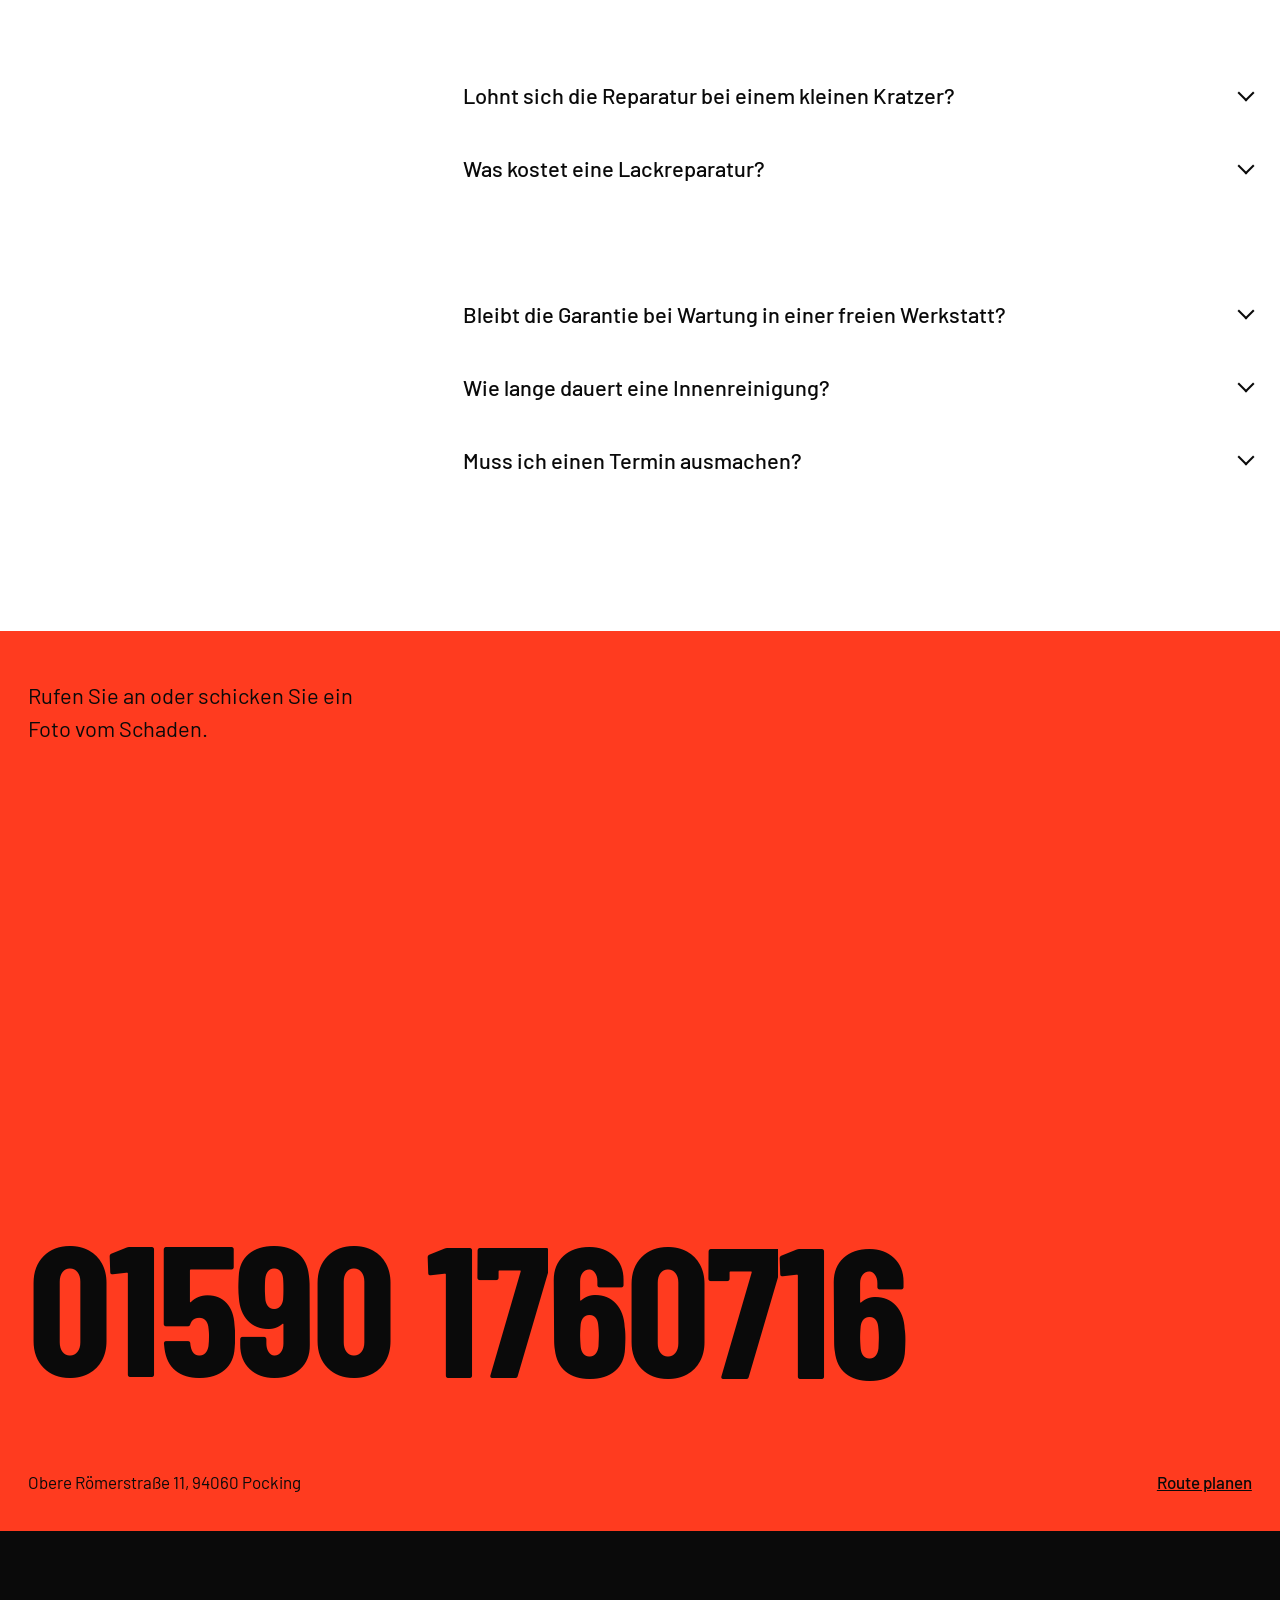
==== commit e9282c3d: "Pronkin: drop exterior hand wash from cleaning services Co-Authored-By: Claude Opus 5.5 <noreply@ant" ====
--- a/pronkin/index.html
+++ b/pronkin/index.html
@@ -107,7 +107,6 @@
           <div class="group" data-reveal data-blade="6">
             <p class="group-name">Reinigung</p>
             <ul class="rows">
-              <li><span class="dot dot-ink"></span><span class="row-name">Handwäsche außen</span><span class="row-value">schonend</span></li>
               <li><span class="dot dot-ink"></span><span class="row-name">Innenraum gründlich</span><span class="row-value">Saugen, Kunststoffe</span></li>
               <li><span class="dot dot-ink"></span><span class="row-name">Polster und Teppiche</span><span class="row-value">Shampoonieren</span></li>
             </ul>
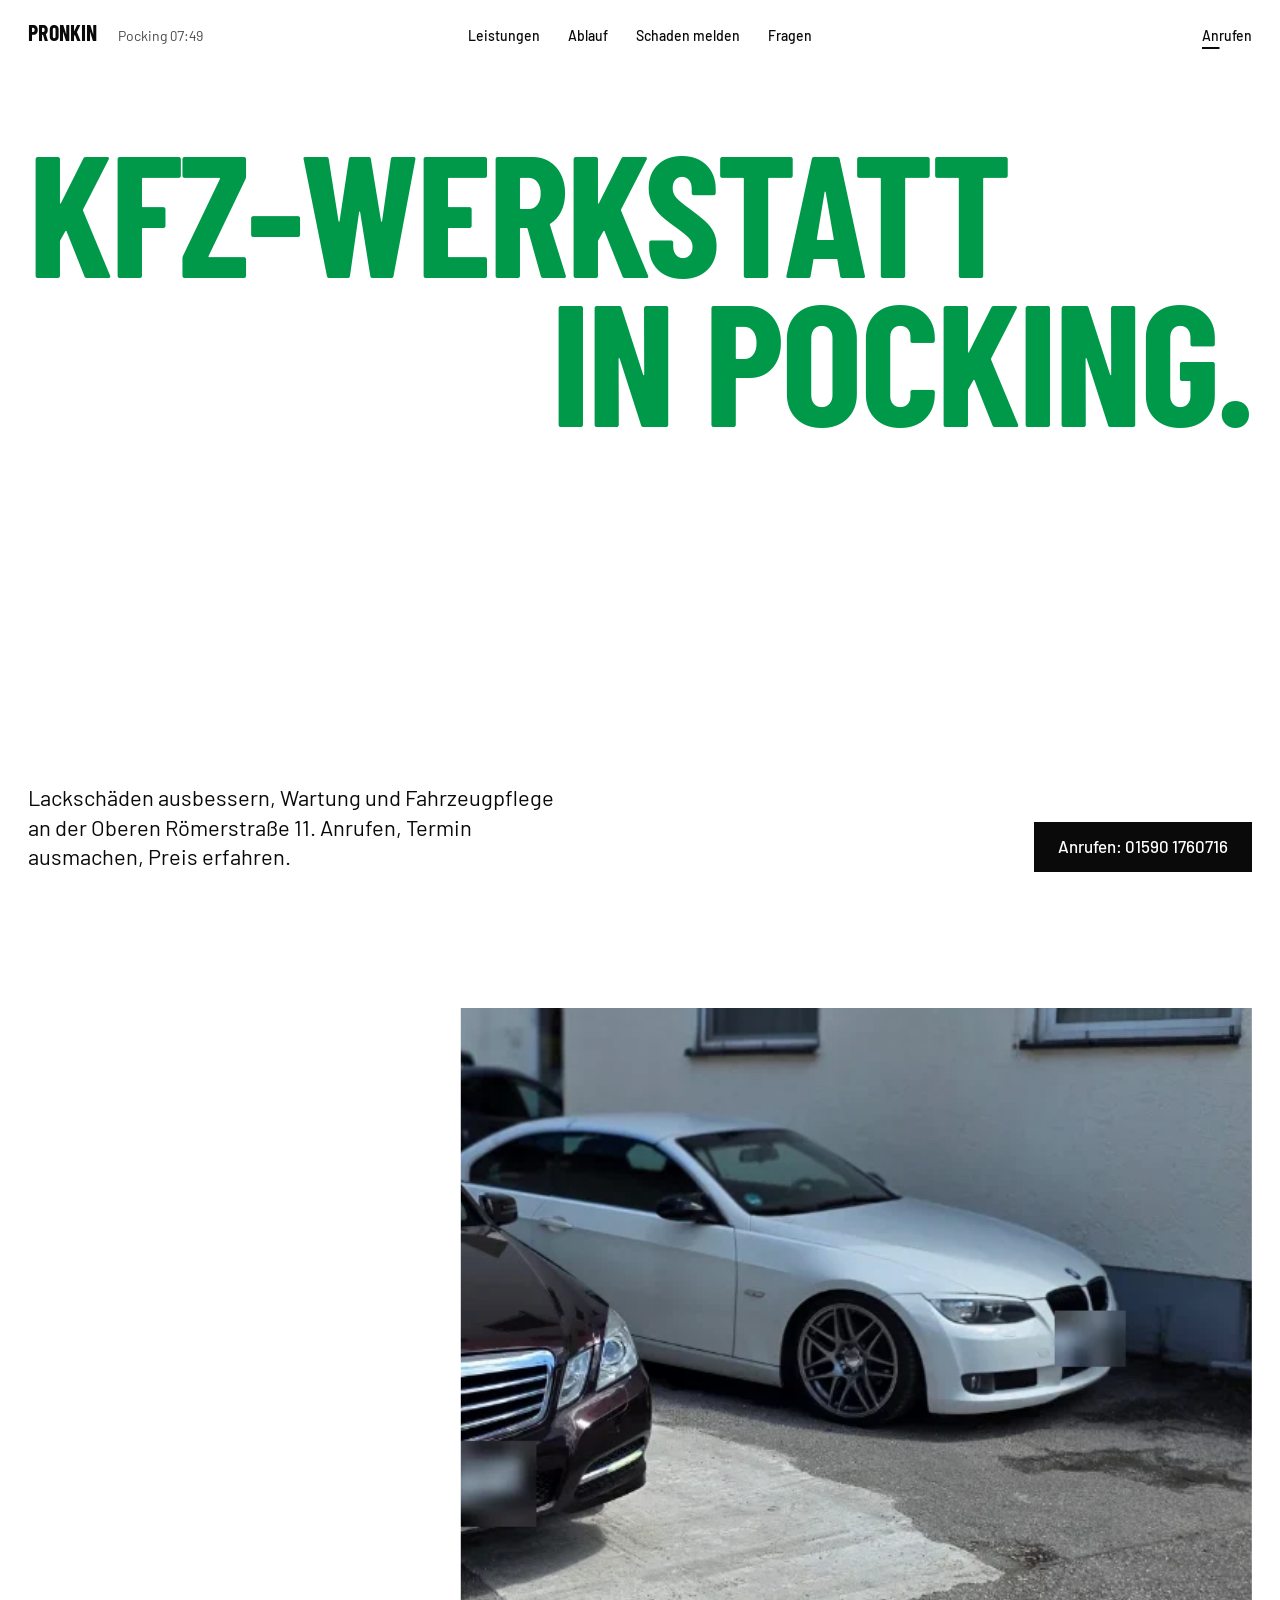
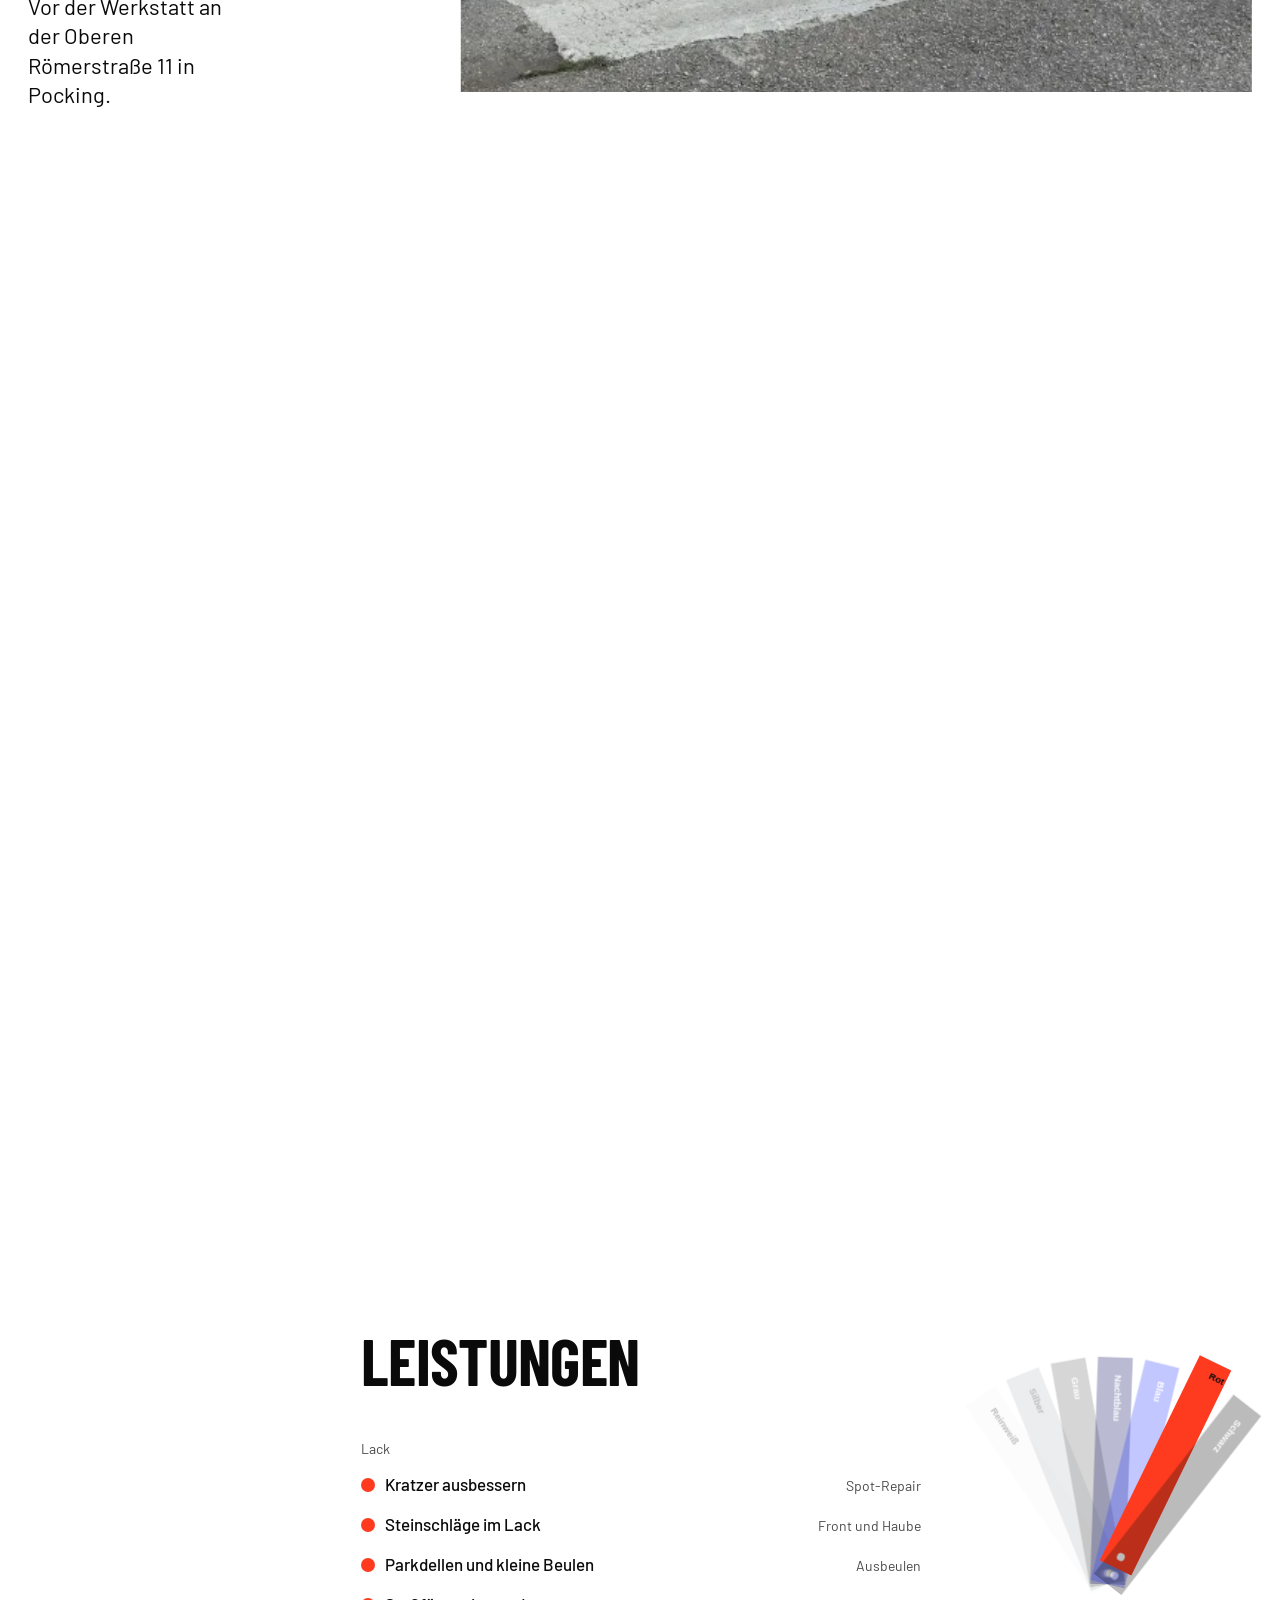
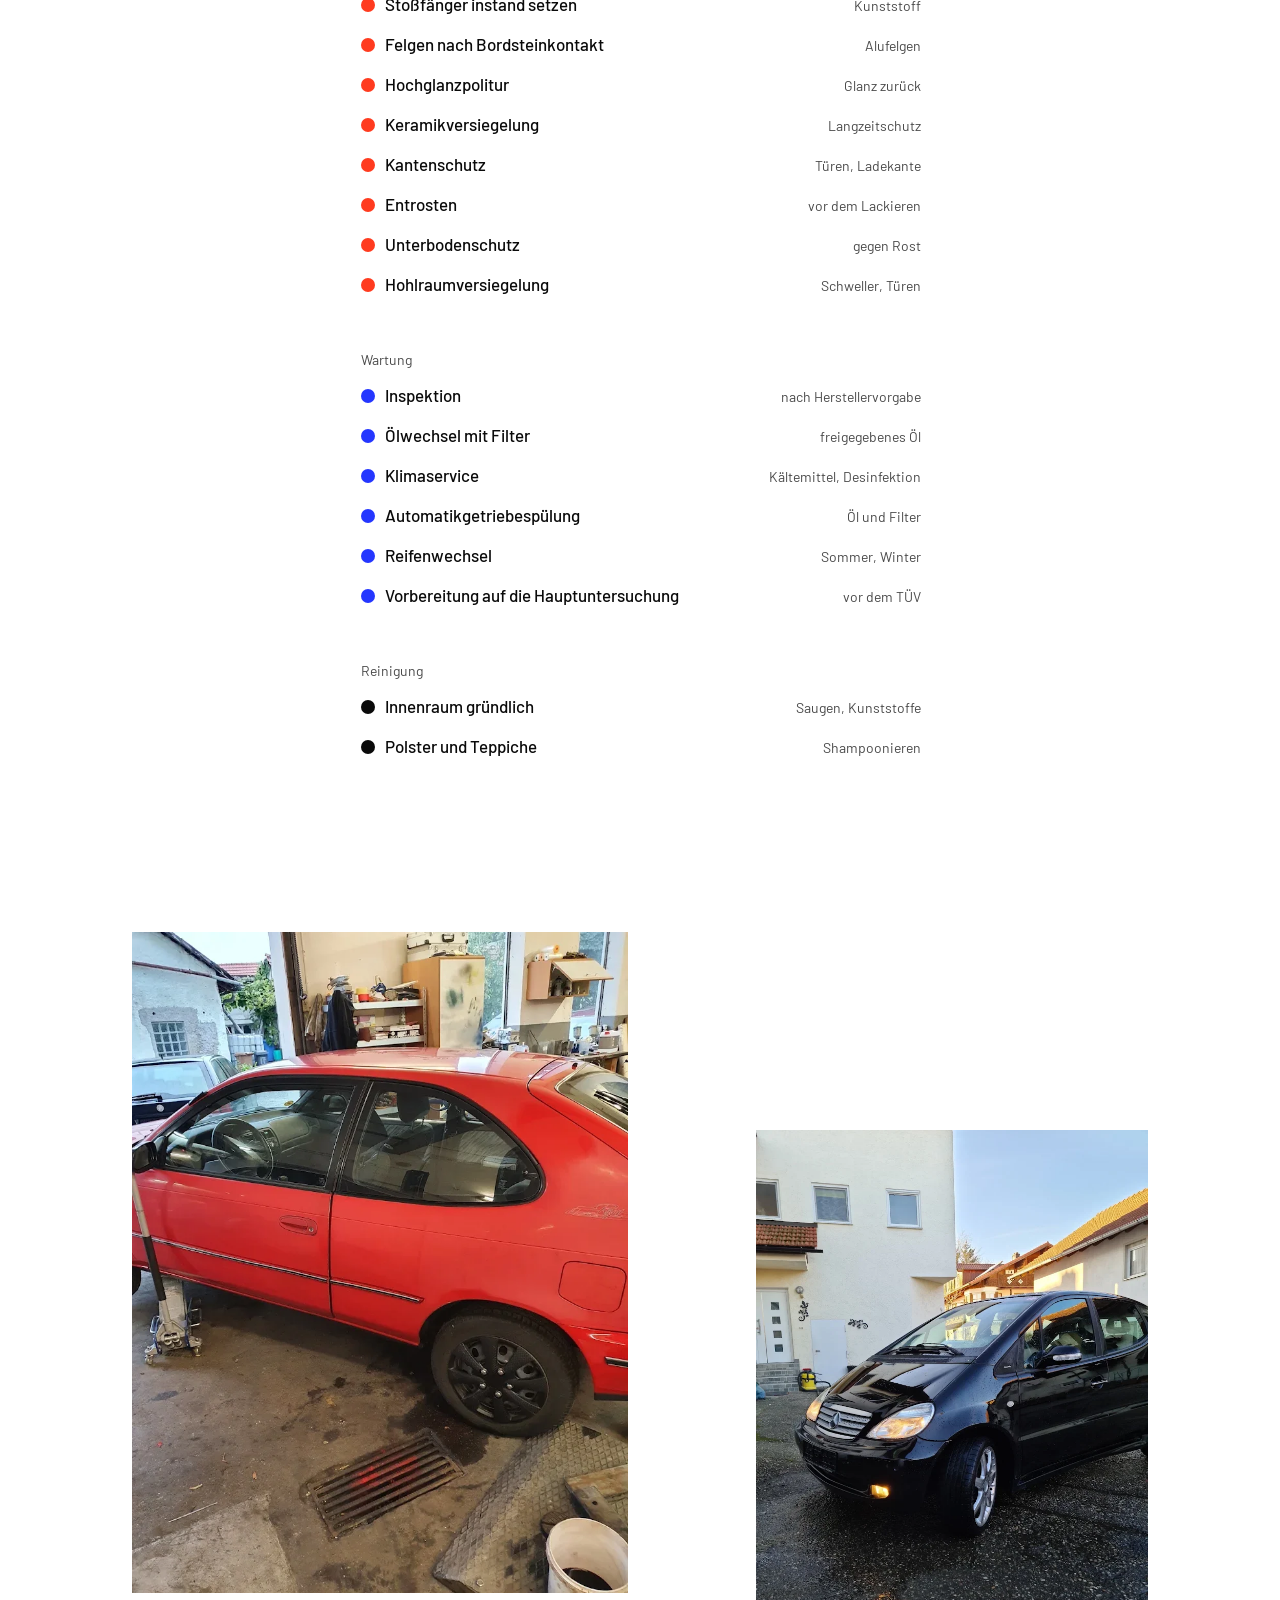
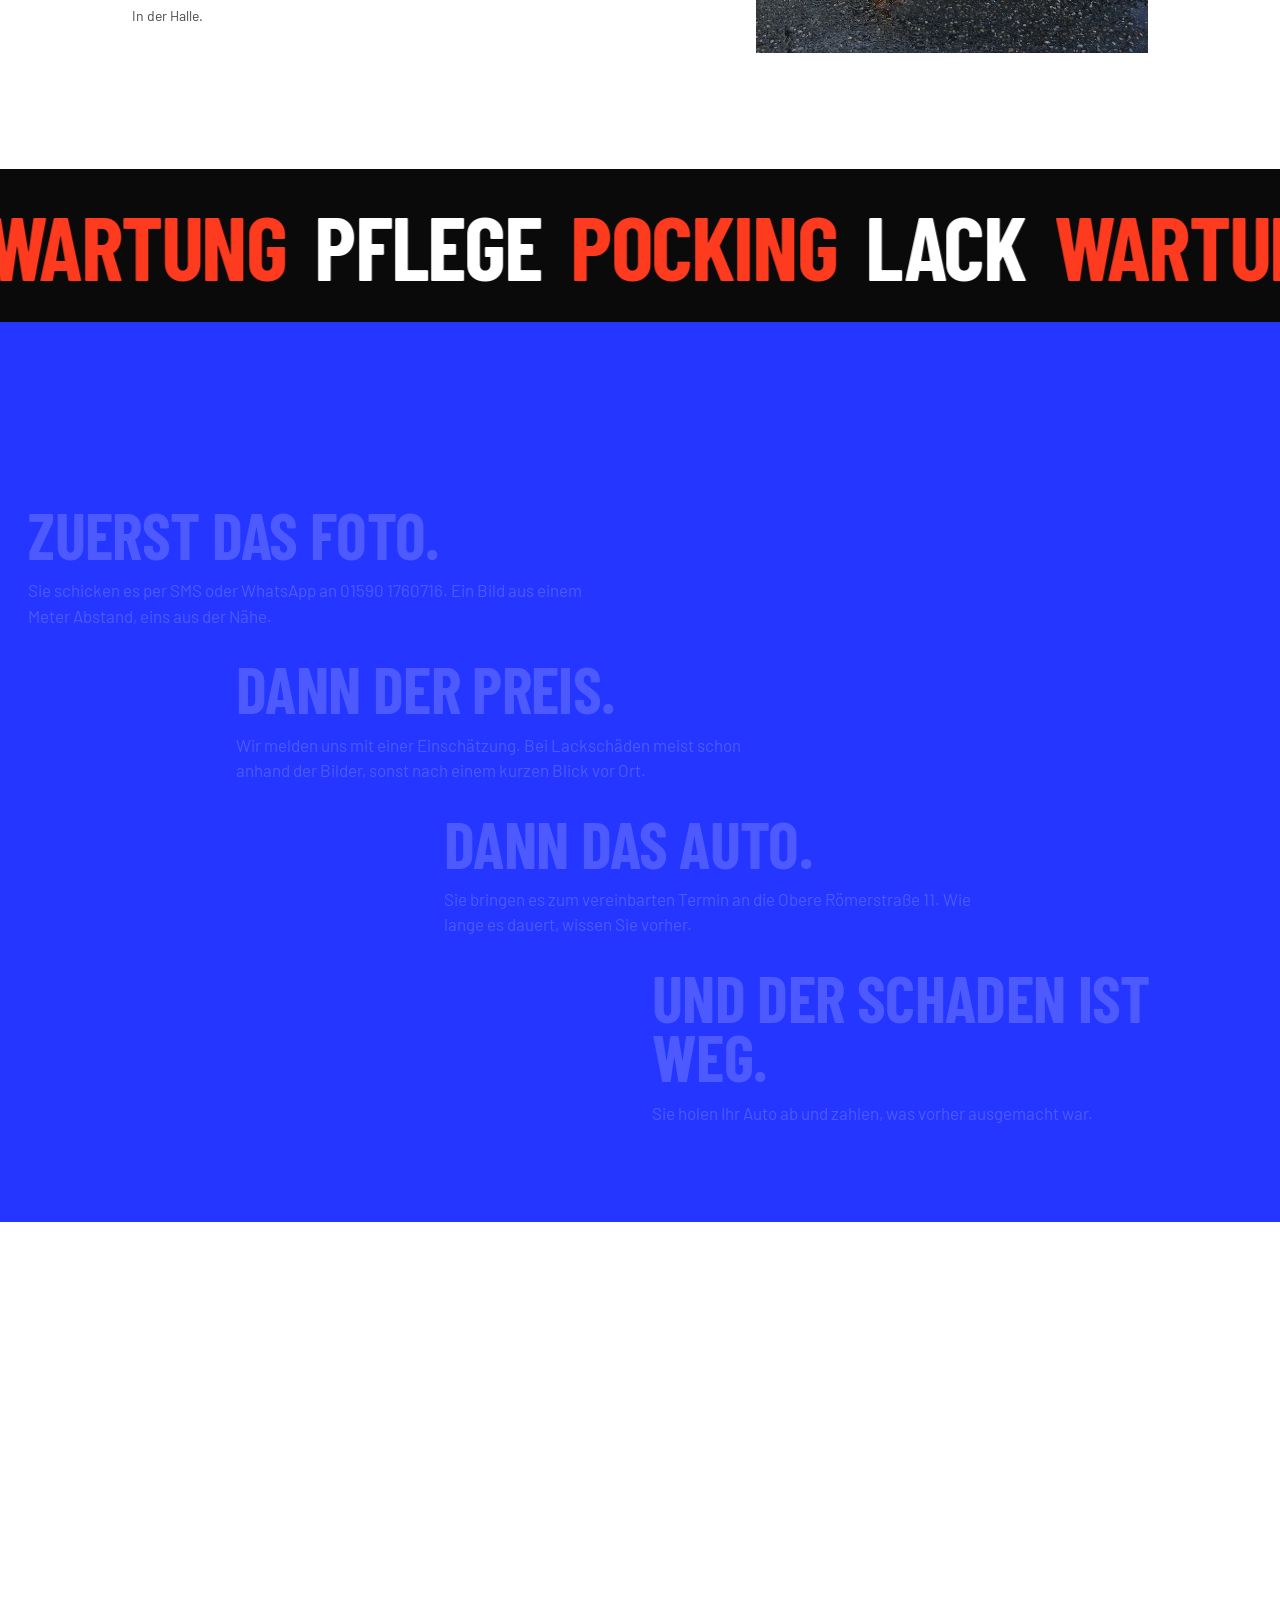
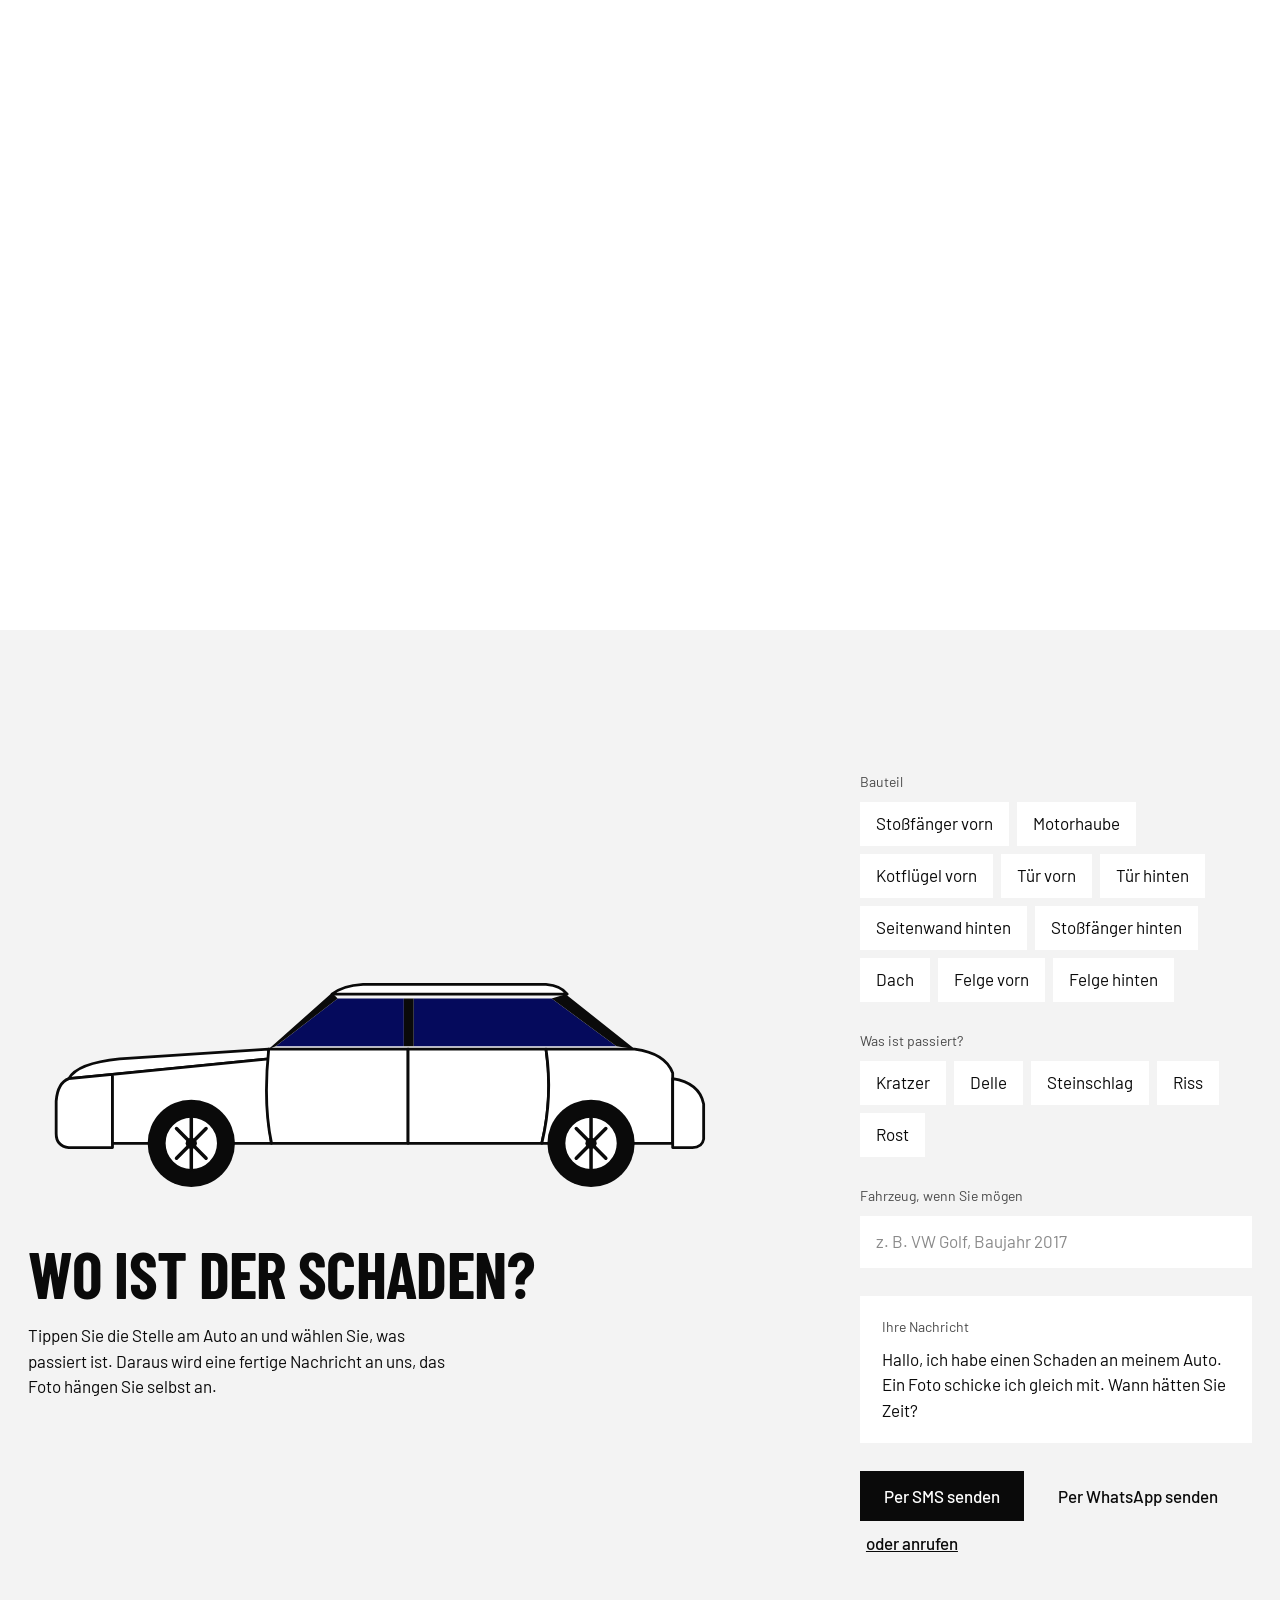
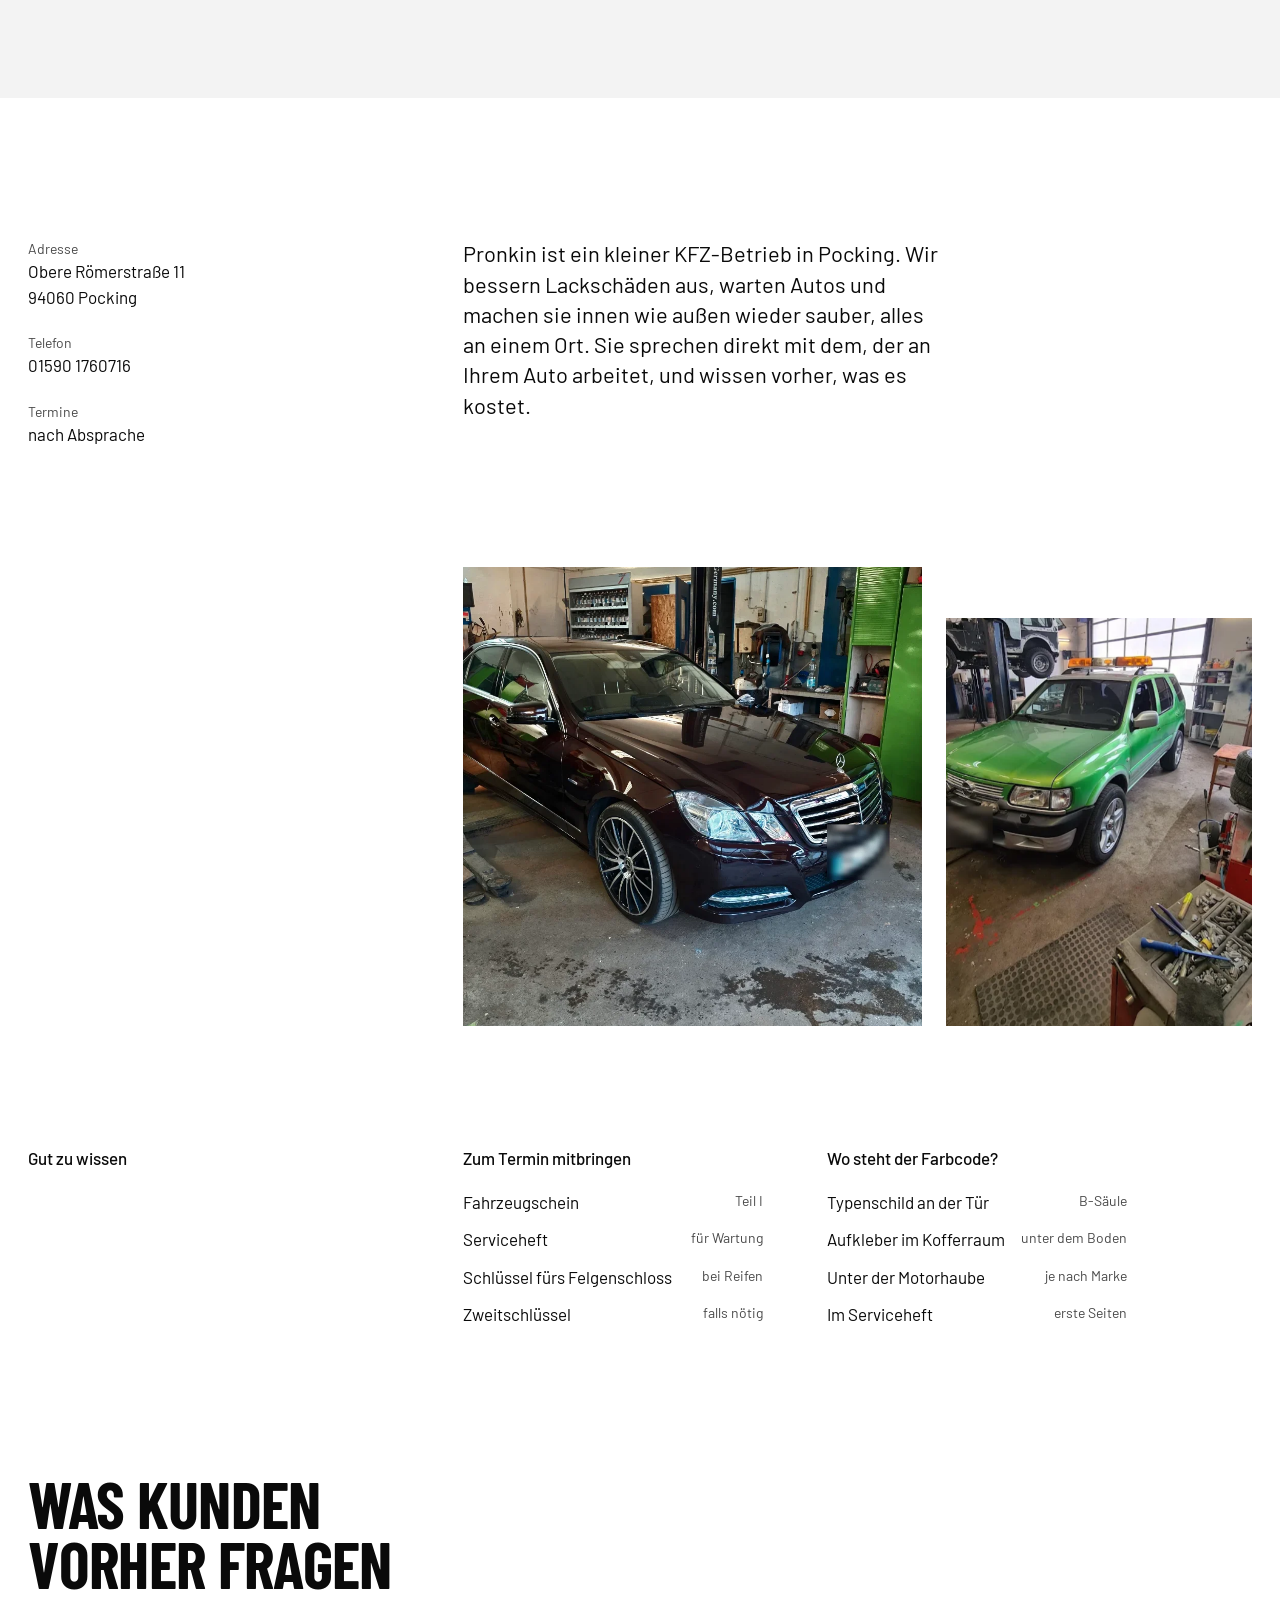
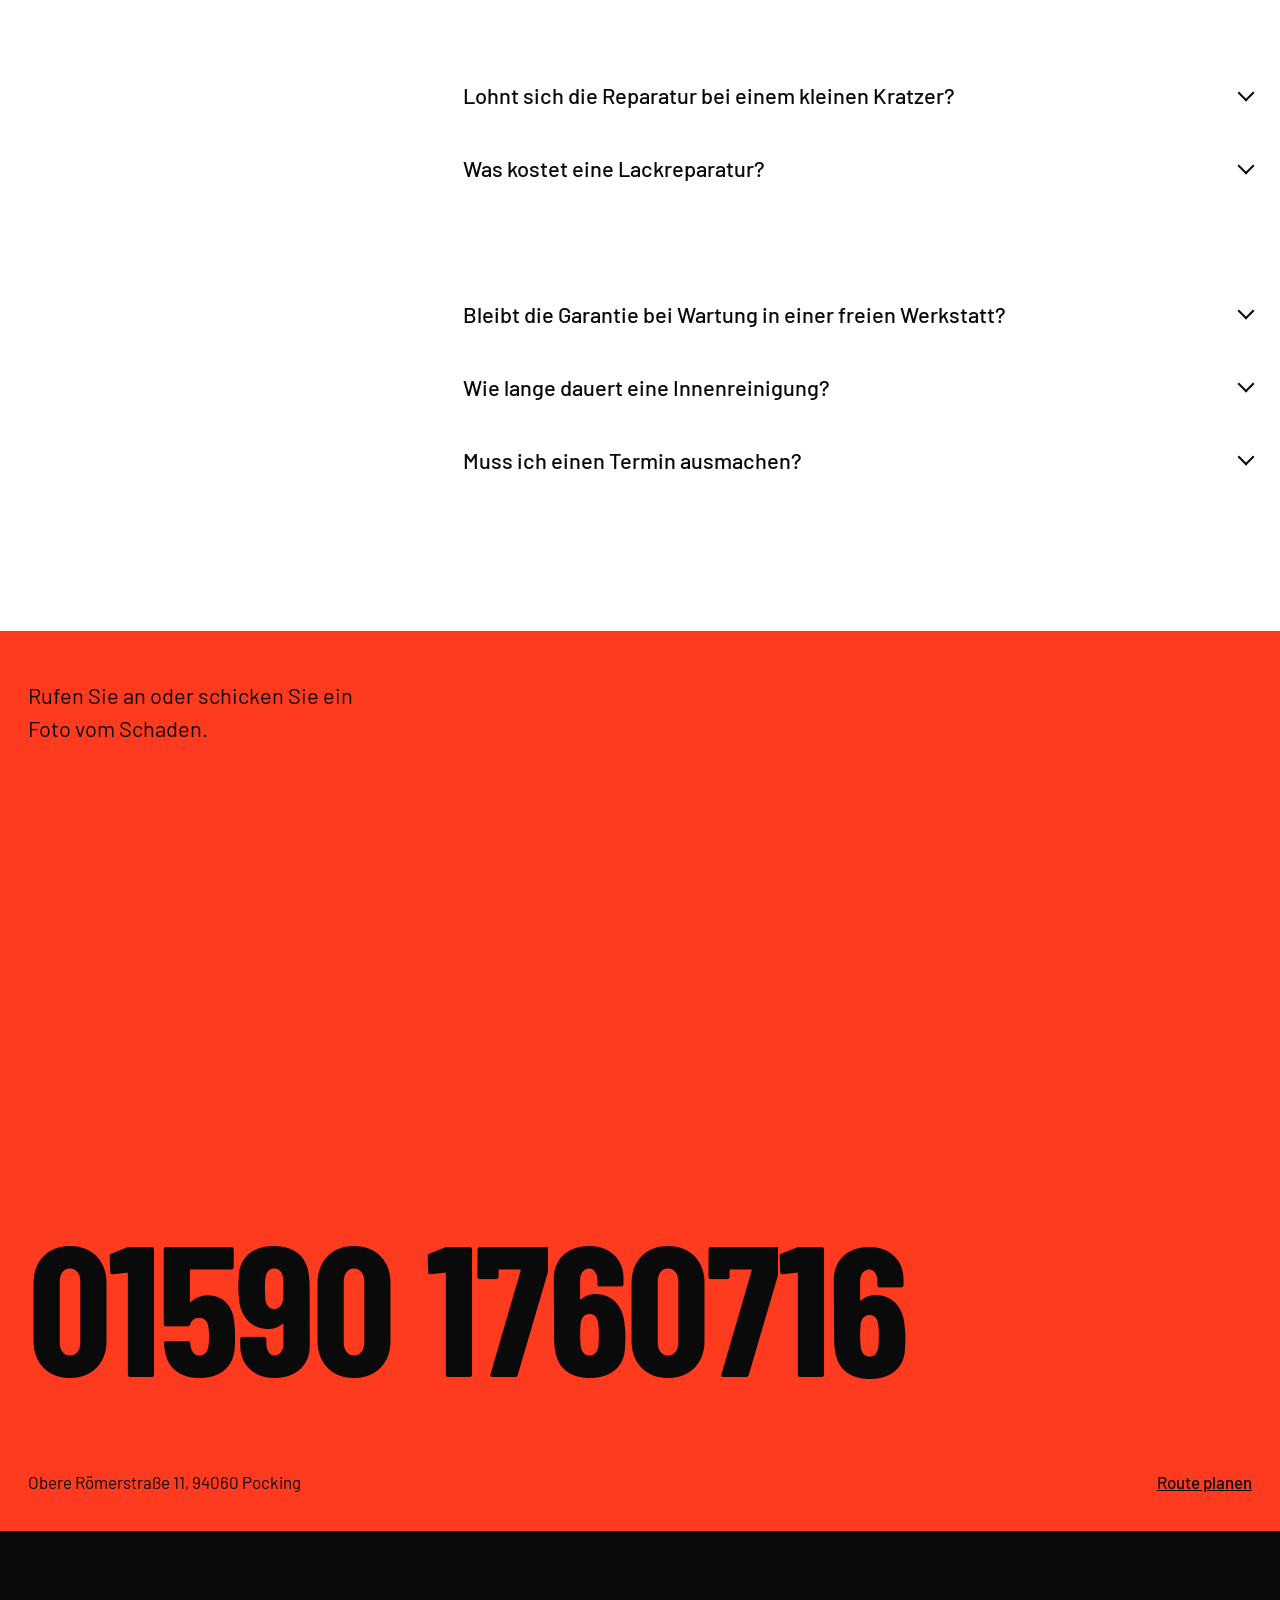
==== commit 82783abf: "Pronkin: let colour-fan labels keep their own fill A CSS fill on all fan labels overrode the white t" ====
--- a/pronkin/index.html
+++ b/pronkin/index.html
@@ -116,12 +116,12 @@
         <figure class="fan" aria-hidden="true">
           <svg class="fan-svg" viewBox="0 0 640 620" role="presentation">
             <g class="fan-blades" transform="translate(310 580)">
-              <g class="blade" style="--r:-34deg"><rect x="-40" y="-520" width="80" height="520" fill="#f3f3f3"/><text x="0" y="-480" transform="rotate(90 0 -480)">Reinweiß</text><circle cx="0" cy="-26" r="9" fill="#ffffff"/></g>
-              <g class="blade" style="--r:-22deg"><rect x="-40" y="-520" width="80" height="520" fill="#b9bcc2"/><text x="0" y="-480" transform="rotate(90 0 -480)">Silber</text><circle cx="0" cy="-26" r="9" fill="#ffffff"/></g>
+              <g class="blade" style="--r:-34deg"><rect x="-40" y="-520" width="80" height="520" fill="#f3f3f3"/><text fill="#0a0a0a" x="0" y="-480" transform="rotate(90 0 -480)">Reinweiß</text><circle cx="0" cy="-26" r="9" fill="#ffffff"/></g>
+              <g class="blade" style="--r:-22deg"><rect x="-40" y="-520" width="80" height="520" fill="#b9bcc2"/><text fill="#0a0a0a" x="0" y="-480" transform="rotate(90 0 -480)">Silber</text><circle cx="0" cy="-26" r="9" fill="#ffffff"/></g>
               <g class="blade" style="--r:-10deg"><rect x="-40" y="-520" width="80" height="520" fill="#6b6b6b"/><text x="0" y="-480" transform="rotate(90 0 -480)" fill="#ffffff">Grau</text><circle cx="0" cy="-26" r="9" fill="#ffffff"/></g>
               <g class="blade" style="--r:2deg"><rect x="-40" y="-520" width="80" height="520" fill="#050a5c"/><text x="0" y="-480" transform="rotate(90 0 -480)" fill="#ffffff">Nachtblau</text><circle cx="0" cy="-26" r="9" fill="#ffffff"/></g>
               <g class="blade" style="--r:14deg"><rect x="-40" y="-520" width="80" height="520" fill="#2436ff"/><text x="0" y="-480" transform="rotate(90 0 -480)" fill="#ffffff">Blau</text><circle cx="0" cy="-26" r="9" fill="#ffffff"/></g>
-              <g class="blade" style="--r:26deg"><rect x="-40" y="-520" width="80" height="520" fill="#ff3b1f"/><text x="0" y="-480" transform="rotate(90 0 -480)">Rot</text><circle cx="0" cy="-26" r="9" fill="#ffffff"/></g>
+              <g class="blade" style="--r:26deg"><rect x="-40" y="-520" width="80" height="520" fill="#ff3b1f"/><text fill="#0a0a0a" x="0" y="-480" transform="rotate(90 0 -480)">Rot</text><circle cx="0" cy="-26" r="9" fill="#ffffff"/></g>
               <g class="blade" style="--r:38deg"><rect x="-40" y="-520" width="80" height="520" fill="#0a0a0a"/><text x="0" y="-480" transform="rotate(90 0 -480)" fill="#ffffff">Schwarz</text><circle cx="0" cy="-26" r="9" fill="#ffffff"/></g>
             </g>
           </svg>
--- a/pronkin/styles.css
+++ b/pronkin/styles.css
@@ -188,7 +188,7 @@
 
 .fan { grid-column: 3; position: sticky; top: 12svh; justify-self: end; width: 100%; max-width: 420px; }
 .fan-svg { width: 100%; height: auto; display: block; overflow: visible; }
-.fan-svg text { font-family: var(--text); font-size: 22px; font-weight: 500; fill: var(--ink); }
+.fan-svg text { font-family: var(--text); font-size: 22px; font-weight: 600; }
 .blade { transform: rotate(var(--r)); transition: transform 1200ms var(--ease-out), opacity 500ms var(--ease-out); }
 .blade > * { transition: transform 600ms var(--ease-out); }
 .fan.has-focus .blade { opacity: 0.28; }
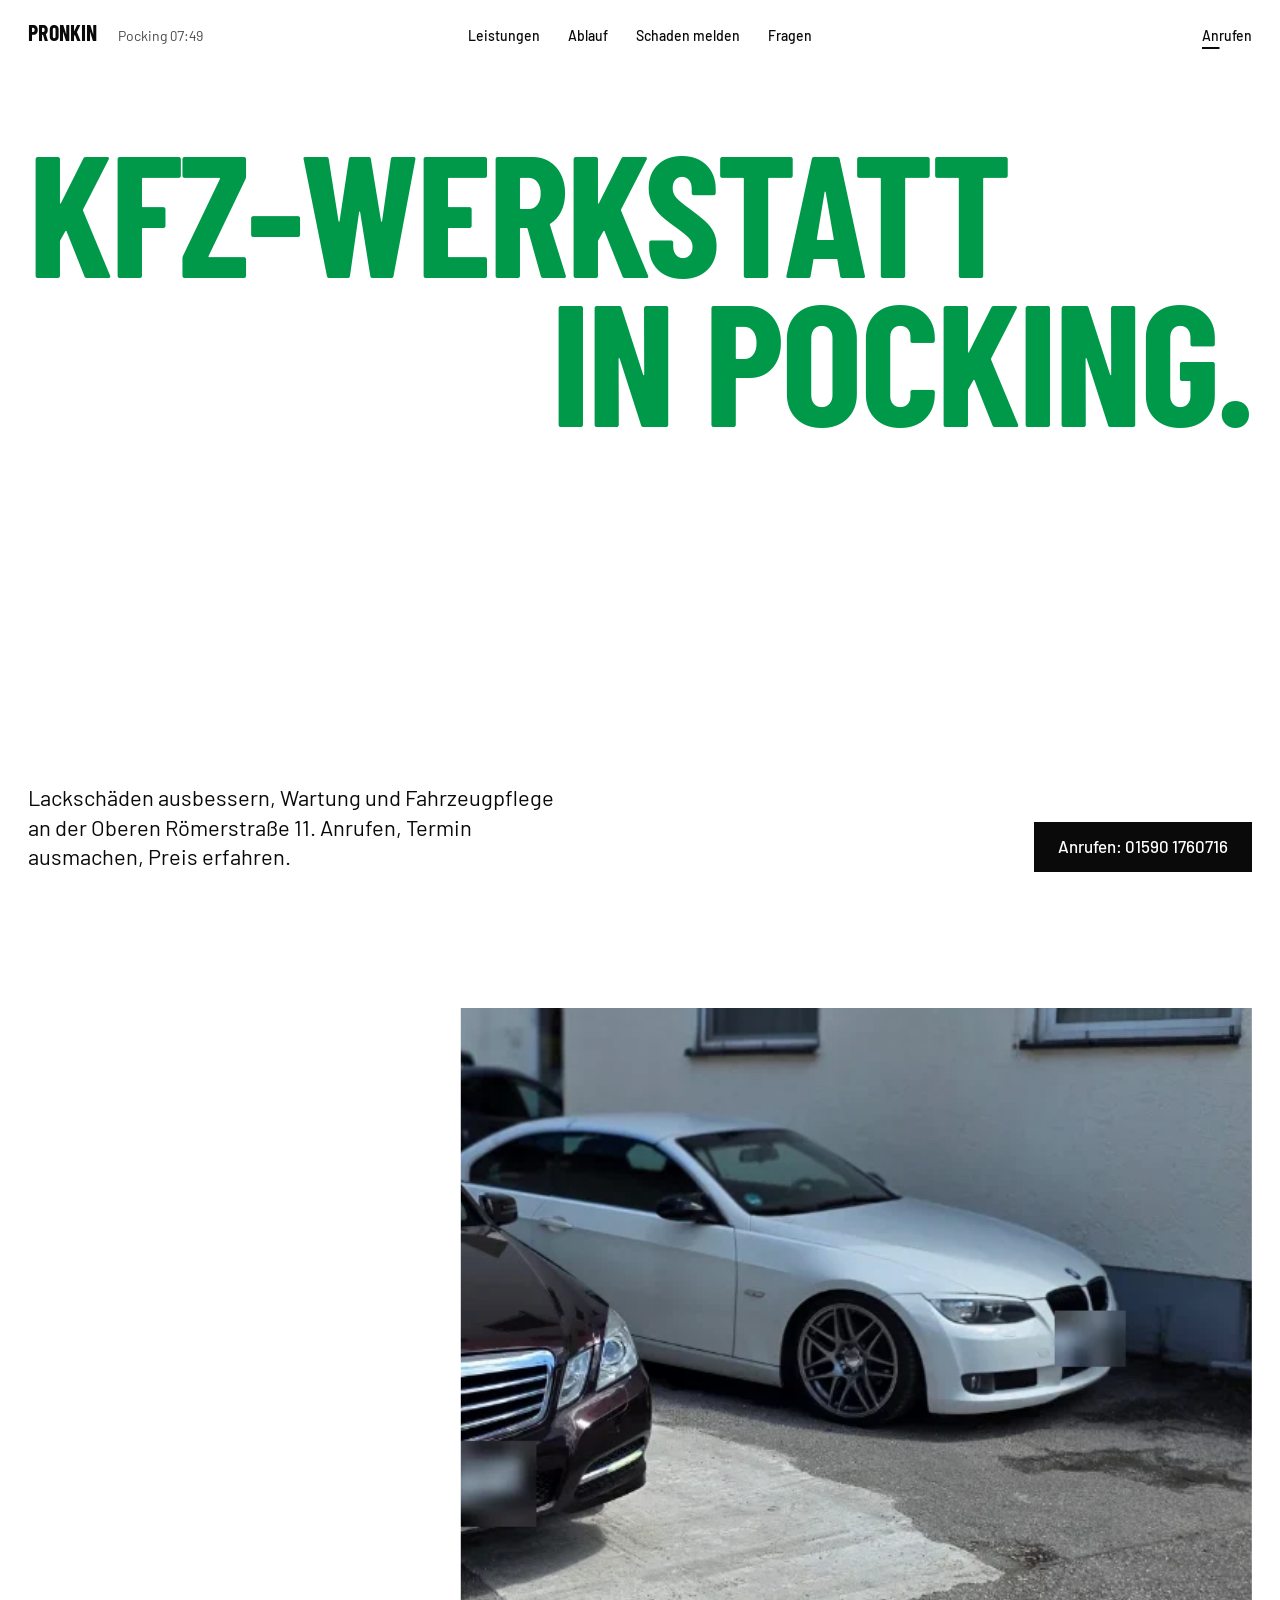
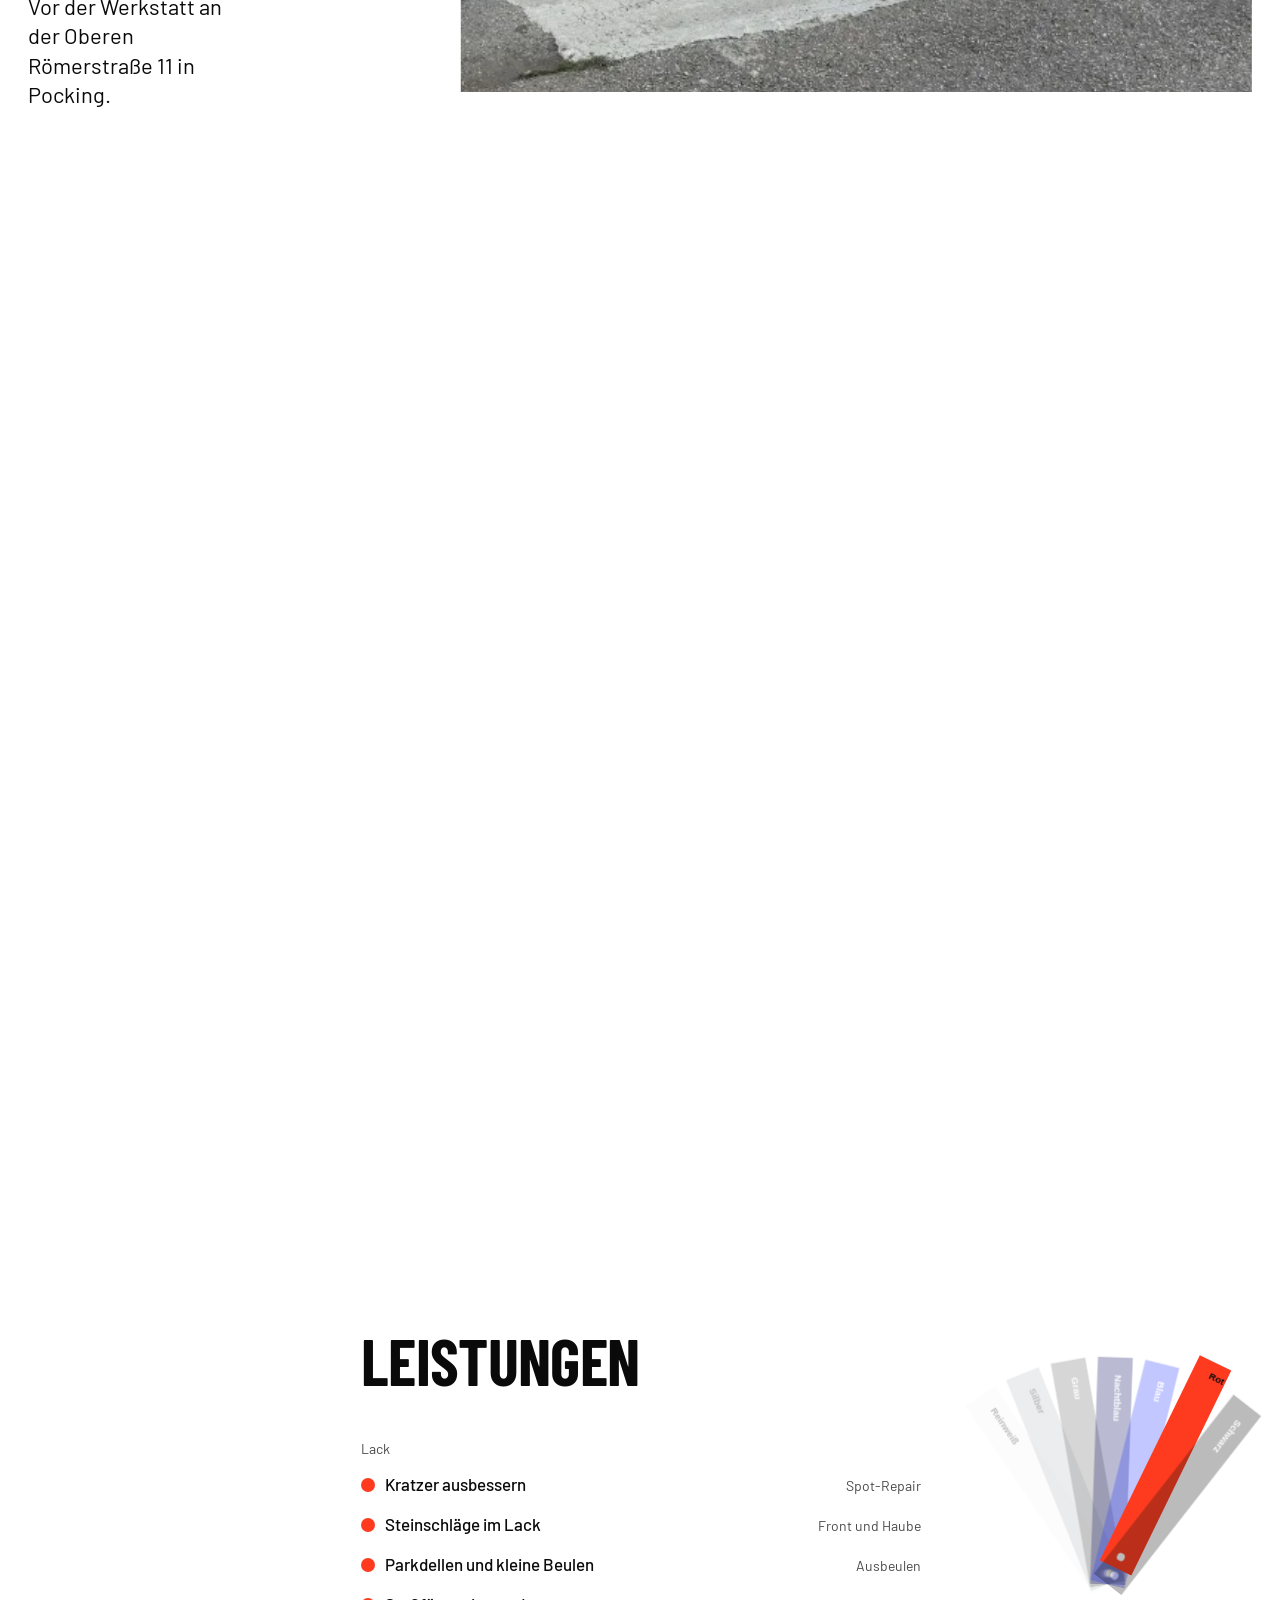
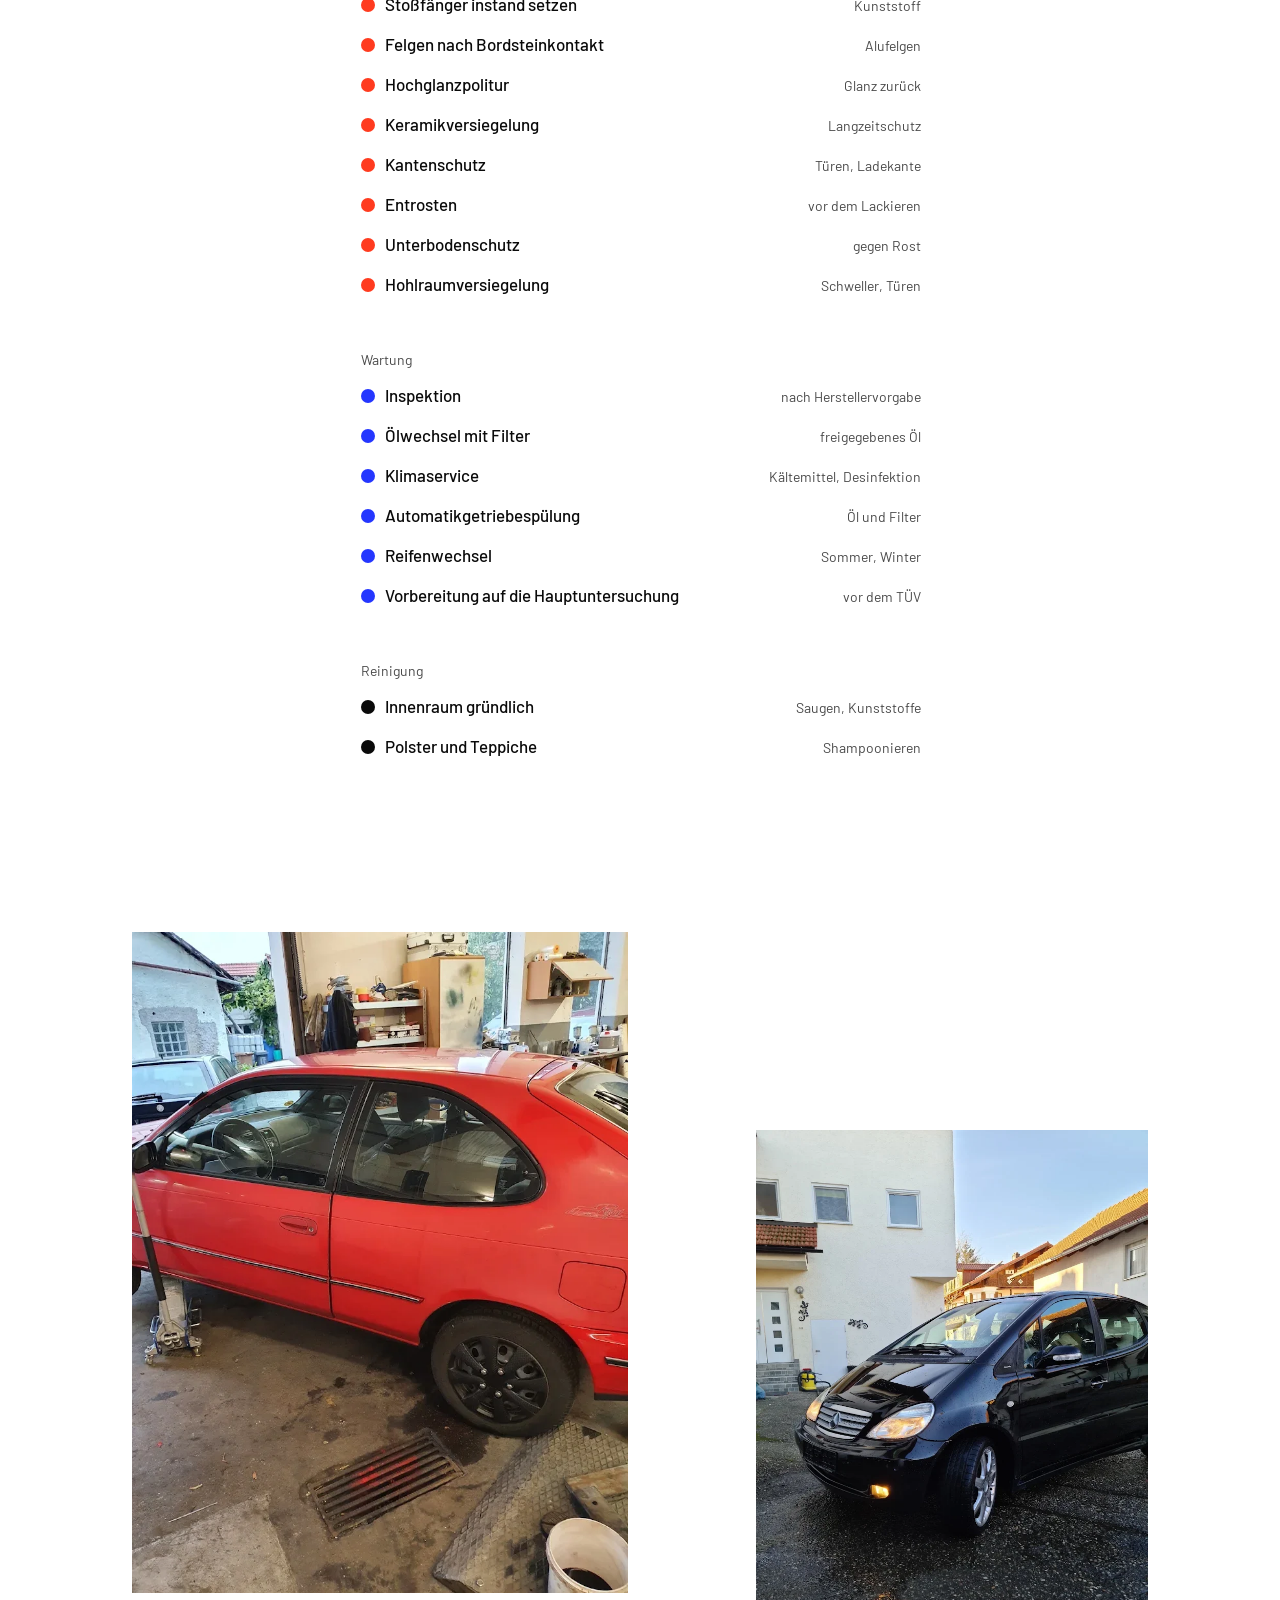
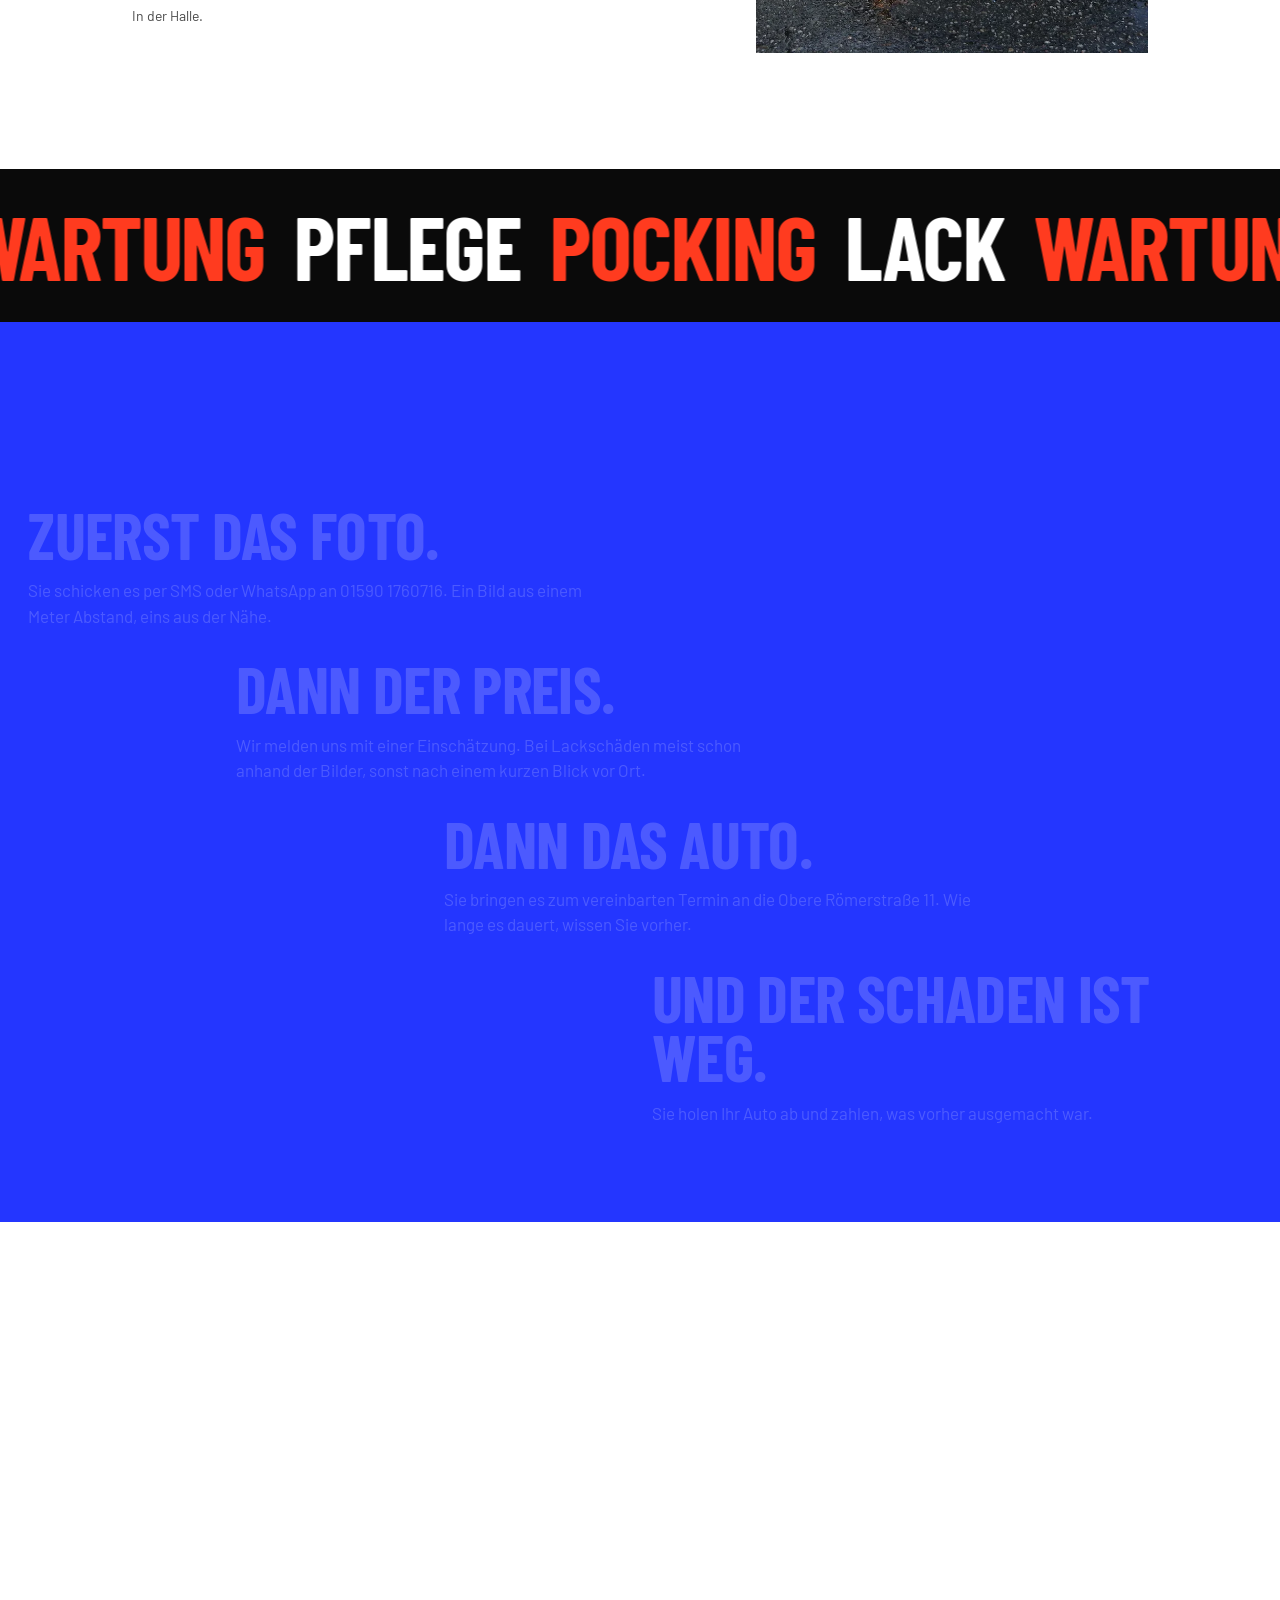
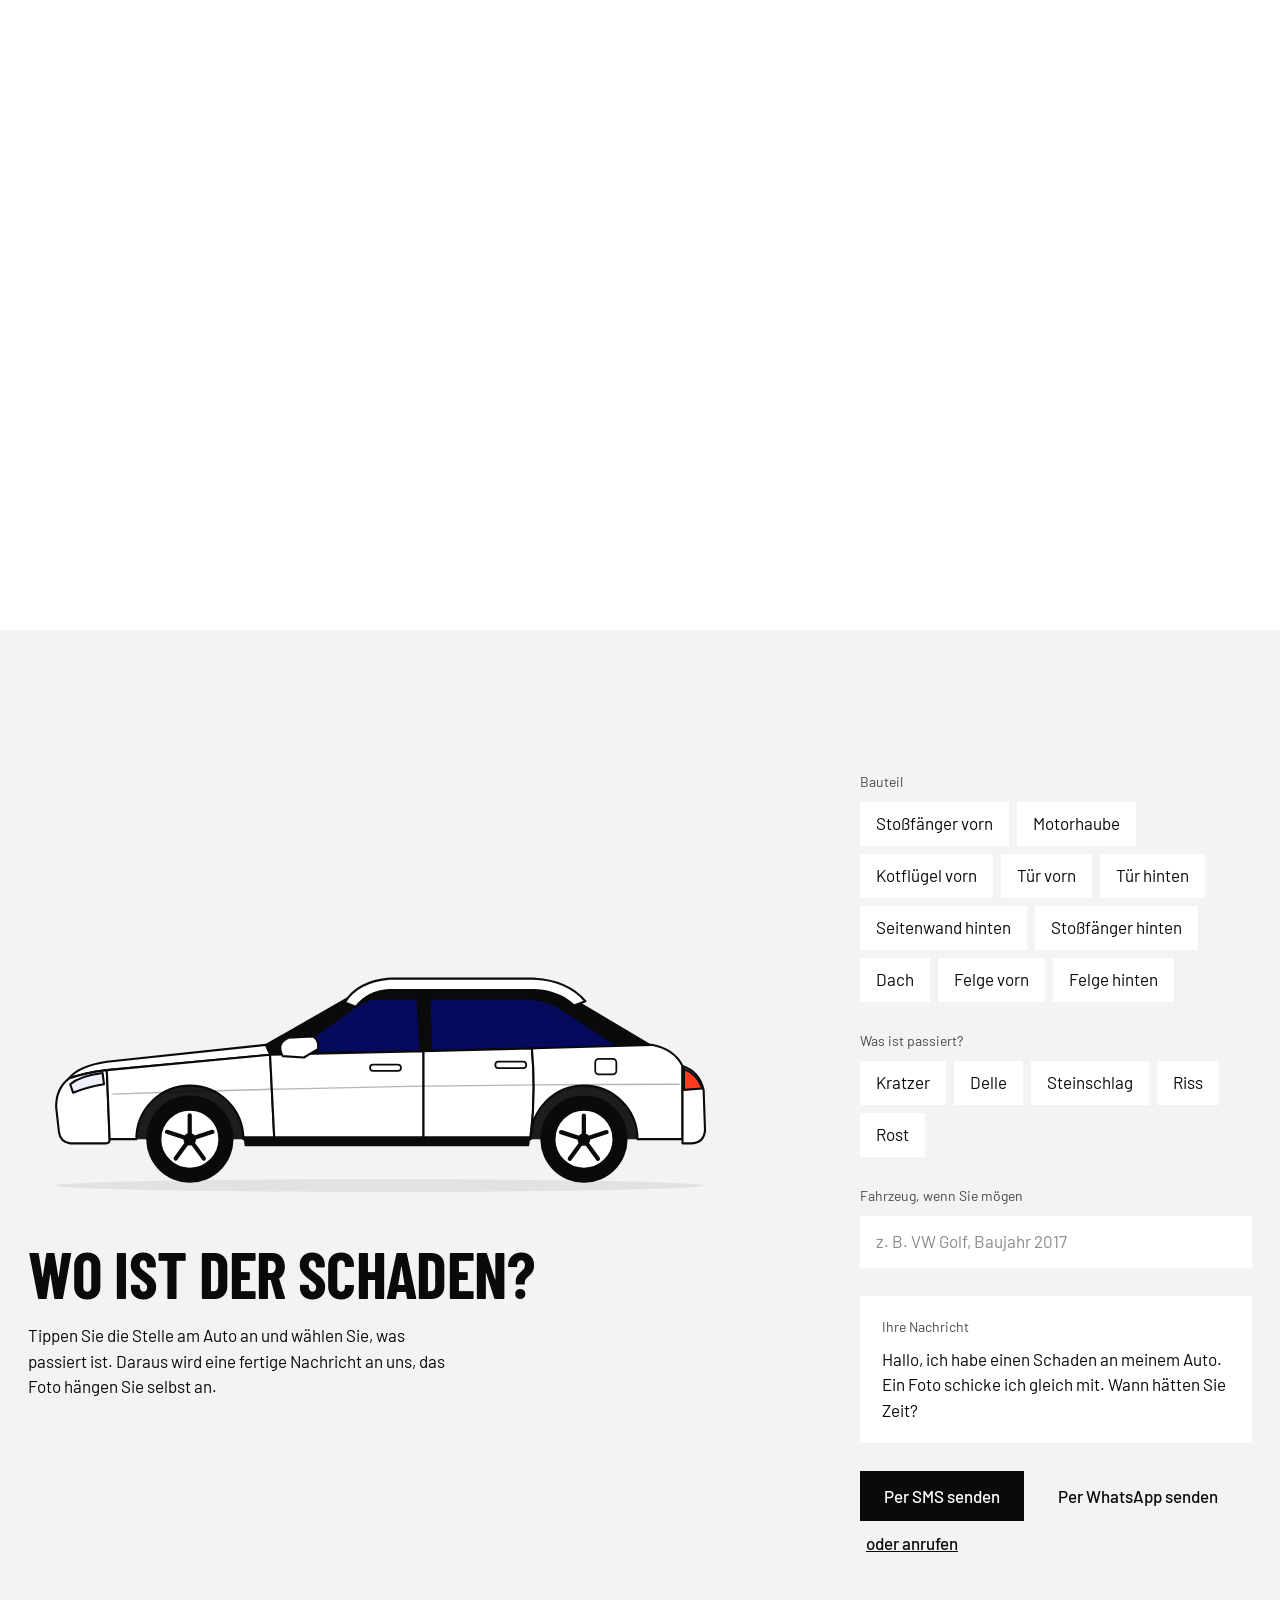
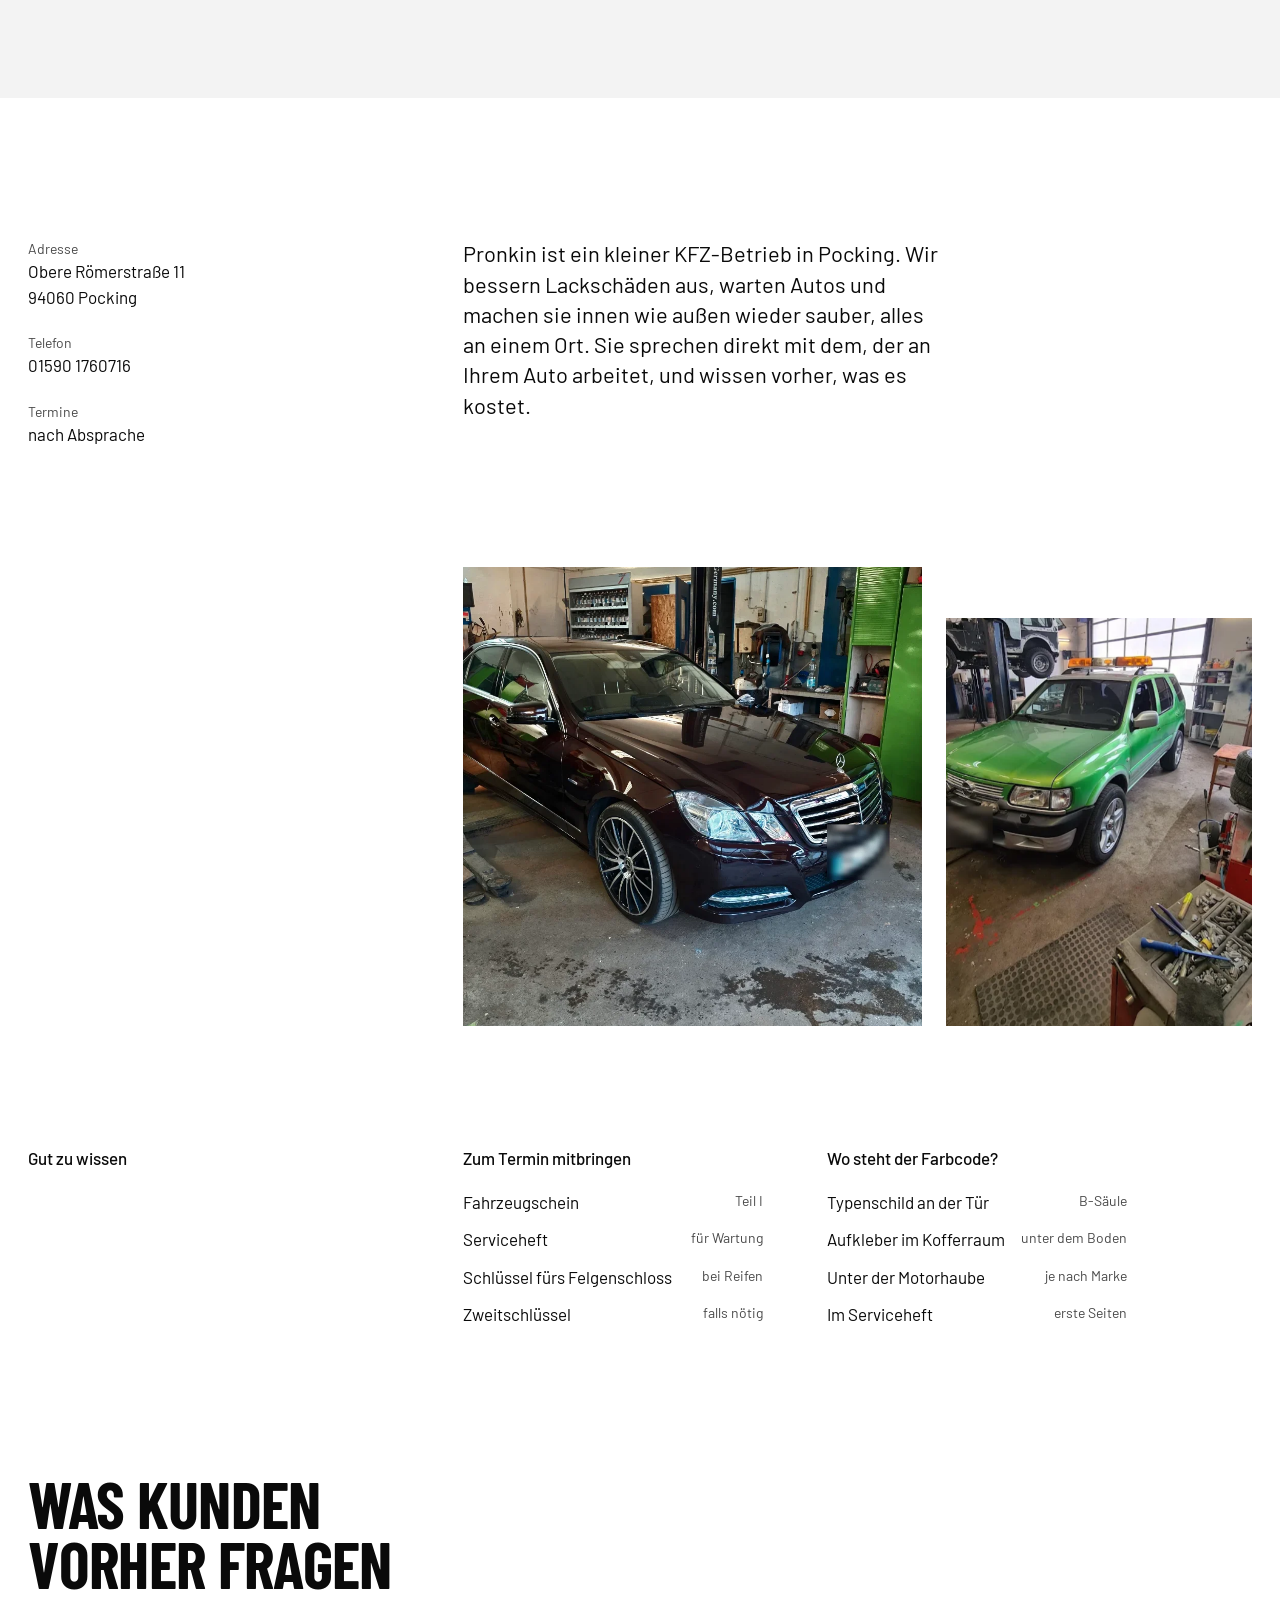
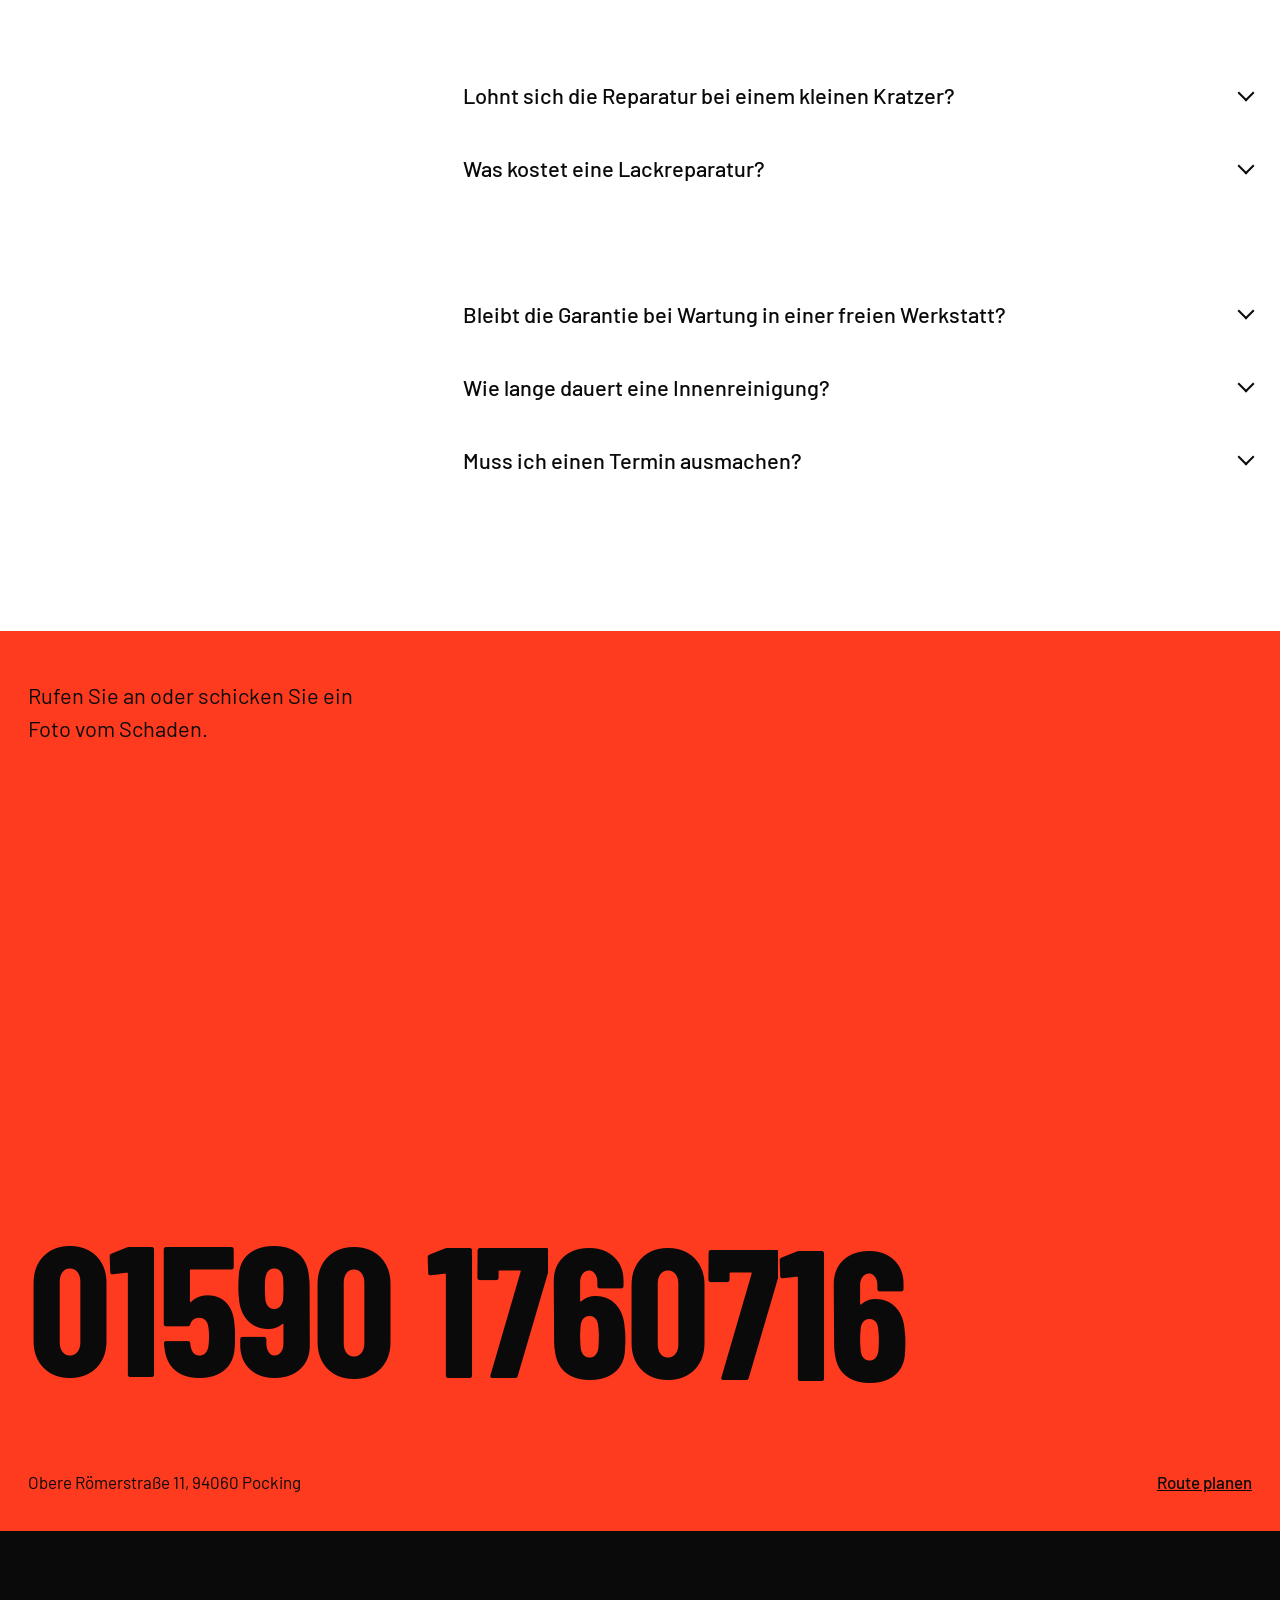
==== commit 24bc9810: "Pronkin: redraw the damage-reporter car Real side profile with cut-out wheel arches, window frame, h" ====
--- a/pronkin/index.html
+++ b/pronkin/index.html
@@ -161,26 +161,42 @@
       <section class="report" id="schaden" data-ink="#0a0a0a">
         <div class="report-car" data-reveal>
           <svg class="car" viewBox="0 0 1000 380" role="group" aria-label="Seitenansicht eines Autos, Bauteile zum Antippen">
-            <path class="panel" data-part="Dach" tabindex="0" role="button" aria-label="Dach" d="M432 94 Q446 82 476 80 L736 80 Q758 82 766 94 Z"/>
-            <path class="glass" d="M352 168 L440 100 L534 100 L534 168 Z"/>
-            <path class="glass" d="M548 168 L548 100 L744 100 L836 168 Z"/>
-            <path class="pillar" d="M342 172 L432 92 L440 100 L352 168 Z M534 100 L548 100 L548 168 L534 168 Z M744 100 L764 94 L862 172 L836 168 Z"/>
-            <path class="panel" data-part="Motorhaube" tabindex="0" role="button" aria-label="Motorhaube" d="M58 214 Q70 192 130 186 L342 172 L342 186 L120 208 Z"/>
-            <path class="panel" data-part="Stoßfänger vorn" tabindex="0" role="button" aria-label="Stoßfänger vorn" d="M120 208 L120 312 L58 312 Q40 310 40 292 L40 246 Q42 220 58 214 Z"/>
-            <path class="panel" data-part="Kotflügel vorn" tabindex="0" role="button" aria-label="Kotflügel vorn" d="M120 208 L342 186 Q336 250 346 306 L120 306 Z"/>
-            <path class="panel" data-part="Tür vorn" tabindex="0" role="button" aria-label="Tür vorn" d="M342 172 L540 172 L540 306 L346 306 Q334 250 342 172 Z"/>
-            <path class="panel" data-part="Tür hinten" tabindex="0" role="button" aria-label="Tür hinten" d="M540 172 L736 172 Q746 240 730 306 L540 306 Z"/>
-            <path class="panel" data-part="Seitenwand hinten" tabindex="0" role="button" aria-label="Seitenwand hinten" d="M736 172 L862 172 Q906 178 916 206 L916 306 L730 306 Q746 240 736 172 Z"/>
-            <path class="panel" data-part="Stoßfänger hinten" tabindex="0" role="button" aria-label="Stoßfänger hinten" d="M916 214 Q954 220 960 250 L960 300 Q958 312 944 312 L916 312 Z"/>
-            <g class="wheel">
-              <circle class="tyre" cx="232" cy="306" r="62"/>
-              <circle class="panel rim" data-part="Felge vorn" tabindex="0" role="button" aria-label="Felge vorn" cx="232" cy="306" r="38"/>
-              <g class="spokes" pointer-events="none"><path d="M232 270 L232 342 M211 285 L253 327 M253 285 L211 327"/><circle cx="232" cy="306" r="8"/></g>
+            <ellipse class="ground" cx="500" cy="366" rx="460" ry="9"/>
+            <!-- Radkästen -->
+            <path class="arch" d="M154 300 A76 76 0 0 1 306 300 Z M714 300 A76 76 0 0 1 866 300 Z"/>
+            <!-- Fensterrahmen und Scheiben -->
+            <path class="frame" d="M332 168 L458 96 Q476 82 514 80 L716 80 Q758 82 782 104 L886 166 L344 181 Z"/>
+            <path class="glass" d="M378 176 L470 110 Q482 102 500 102 L552 102 L556 174 Z"/>
+            <path class="glass" d="M574 173 L572 102 L712 102 Q742 104 760 118 L836 168 Z"/>
+            <!-- Bauteile -->
+            <path class="panel" data-part="Dach" tabindex="0" role="button" aria-label="Dach" d="M450 106 Q468 76 514 72 L718 72 Q766 74 792 104 L776 110 Q752 88 716 88 L514 88 Q482 90 466 112 Z"/>
+            <path class="panel" data-part="Motorhaube" tabindex="0" role="button" aria-label="Motorhaube" d="M58 214 Q72 196 112 190 L338 166 L344 180 L112 202 Q80 206 58 214 Z"/>
+            <path class="panel" data-part="Stoßfänger vorn" tabindex="0" role="button" aria-label="Stoßfänger vorn" d="M58 214 Q80 206 112 202 L116 300 Q116 306 110 306 L60 306 Q46 304 44 290 L40 254 Q40 228 58 214 Z"/>
+            <path class="panel" data-part="Kotflügel vorn" tabindex="0" role="button" aria-label="Kotflügel vorn" d="M112 202 L344 180 L350 300 L306 300 A76 76 0 0 0 154 300 L116 300 Z"/>
+            <path class="panel" data-part="Tür vorn" tabindex="0" role="button" aria-label="Tür vorn" d="M344 180 L562 175 L562 300 L350 300 Z"/>
+            <path class="panel" data-part="Tür hinten" tabindex="0" role="button" aria-label="Tür hinten" d="M562 175 L716 171 Q722 236 714 300 L562 300 Z"/>
+            <path class="panel" data-part="Seitenwand hinten" tabindex="0" role="button" aria-label="Seitenwand hinten" d="M716 171 L886 166 Q918 172 930 196 L930 300 L866 300 A76 76 0 0 0 714 300 Q722 236 716 171 Z"/>
+            <path class="panel" data-part="Stoßfänger hinten" tabindex="0" role="button" aria-label="Stoßfänger hinten" d="M930 196 Q954 204 960 230 L962 288 Q960 306 942 306 L930 306 Z"/>
+            <!-- Details -->
+            <g class="details" pointer-events="none">
+              <path class="crease" d="M120 236 Q520 222 926 222"/>
+              <path class="sill" d="M306 296 L714 296 L712 310 L308 310 Z"/>
+              <path class="lamp" d="M60 222 Q74 210 106 206 L108 222 Q84 226 64 234 Z"/>
+              <path class="tail" d="M932 200 Q952 208 958 228 L932 230 Z"/>
+              <path class="mirror" d="M362 182 Q352 164 370 156 L404 154 Q414 158 412 172 L392 184 Z"/>
+              <rect class="handle" x="486" y="194" width="44" height="9" rx="4.5"/>
+              <rect class="handle" x="664" y="190" width="44" height="9" rx="4.5"/>
+              <rect class="cap" x="806" y="186" width="30" height="22" rx="5"/>
             </g>
             <g class="wheel">
-              <circle class="tyre" cx="800" cy="306" r="62"/>
-              <circle class="panel rim" data-part="Felge hinten" tabindex="0" role="button" aria-label="Felge hinten" cx="800" cy="306" r="38"/>
-              <g class="spokes" pointer-events="none"><path d="M800 270 L800 342 M779 285 L821 327 M821 285 L779 327"/><circle cx="800" cy="306" r="8"/></g>
+              <circle class="tyre" cx="230" cy="300" r="62"/>
+              <circle class="panel rim" data-part="Felge vorn" tabindex="0" role="button" aria-label="Felge vorn" cx="230" cy="300" r="42"/>
+              <g class="spokes" pointer-events="none"><path d="M230 300 L230.0 266.0 M230 300 L262.3 289.5 M230 300 L250.0 327.5 M230 300 L210.0 327.5 M230 300 L197.7 289.5"/><circle cx="230" cy="300" r="9"/></g>
+            </g>
+            <g class="wheel">
+              <circle class="tyre" cx="790" cy="300" r="62"/>
+              <circle class="panel rim" data-part="Felge hinten" tabindex="0" role="button" aria-label="Felge hinten" cx="790" cy="300" r="42"/>
+              <g class="spokes" pointer-events="none"><path d="M790 300 L790.0 266.0 M790 300 L822.3 289.5 M790 300 L810.0 327.5 M790 300 L770.0 327.5 M790 300 L757.7 289.5"/><circle cx="790" cy="300" r="9"/></g>
             </g>
           </svg>
         </div>
--- a/pronkin/styles.css
+++ b/pronkin/styles.css
@@ -235,16 +235,24 @@
 .report-car { grid-column: 1 / span 7; grid-row: 1; align-self: end; }
 .car { width: 100%; height: auto; display: block; overflow: visible; }
 .car .panel {
-  fill: #ffffff; stroke: var(--ink); stroke-width: 4; stroke-linejoin: round;
+  fill: #ffffff; stroke: var(--ink); stroke-width: 3; stroke-linejoin: round;
   cursor: pointer; transition: fill 180ms var(--ease-out);
   outline: none;
 }
 .car .panel:hover, .car .panel:focus-visible { fill: #c9cdff; }
 .car .panel.is-on { fill: var(--red); }
+.car .ground { fill: #e2e2e2; }
+.car .arch { fill: #1d1d1d; }
+.car .frame { fill: var(--ink); }
 .car .glass { fill: var(--navy); }
-.car .pillar { fill: var(--ink); }
 .car .tyre { fill: var(--ink); }
 .car .rim { stroke-width: 3; }
+.car .crease { fill: none; stroke: var(--ink); stroke-width: 2; opacity: 0.3; }
+.car .sill { fill: var(--ink); }
+.car .lamp { fill: #eef0ff; stroke: var(--ink); stroke-width: 3; stroke-linejoin: round; }
+.car .tail { fill: var(--red); stroke: var(--ink); stroke-width: 3; stroke-linejoin: round; }
+.car .mirror { fill: #ffffff; stroke: var(--ink); stroke-width: 3; stroke-linejoin: round; }
+.car .handle, .car .cap { fill: none; stroke: var(--ink); stroke-width: 2.5; }
 
 .report-form { grid-column: 9 / span 4; grid-row: 1 / span 2; display: flex; flex-direction: column; gap: 28px; }
 .choice { border: 0; margin: 0; padding: 0; }
@@ -520,6 +528,6 @@
 }
 
 /* Speichen, damit man das Rad drehen sieht */
-.car .spokes path { stroke: var(--ink); stroke-width: 5; stroke-linecap: round; fill: none; }
+.car .spokes path { stroke: var(--ink); stroke-width: 6; stroke-linecap: round; fill: none; }
 .car .spokes circle { fill: var(--ink); }
 .car .rim.is-on + .spokes path { stroke: var(--ink); }
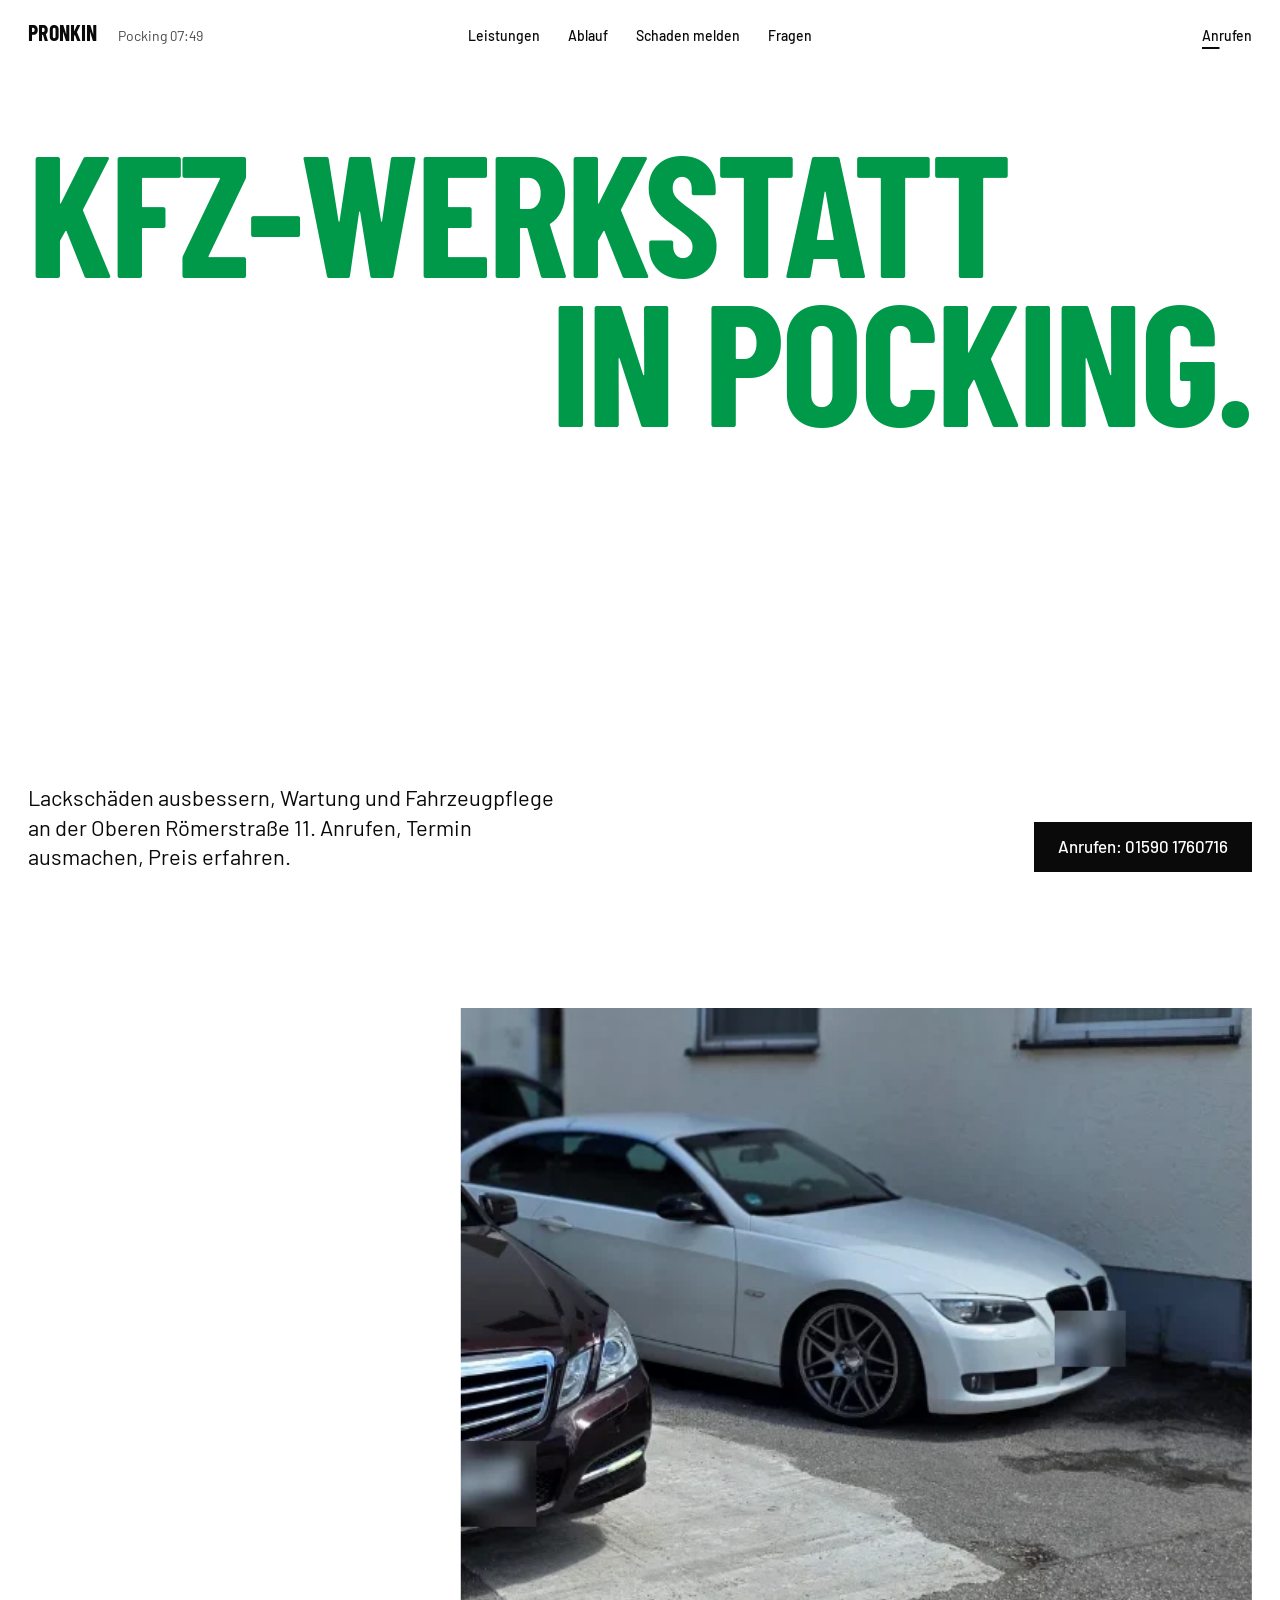
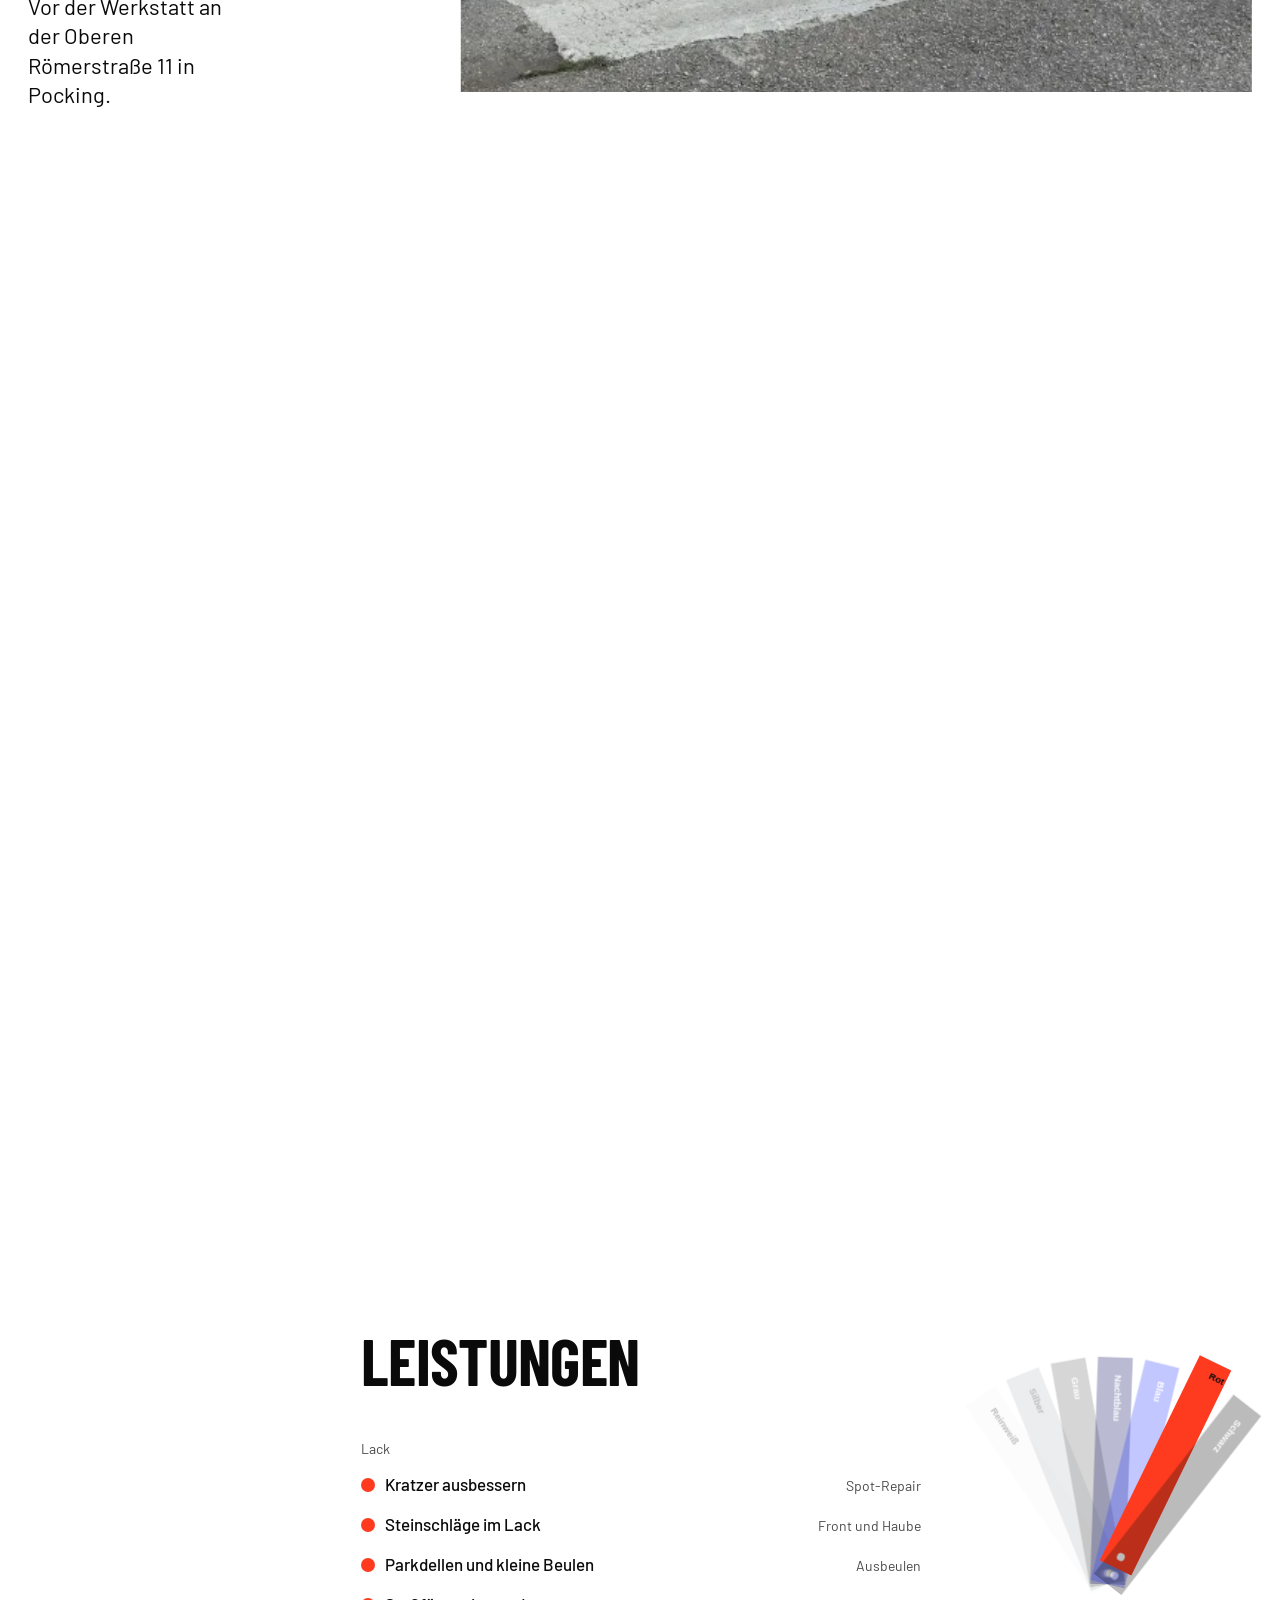
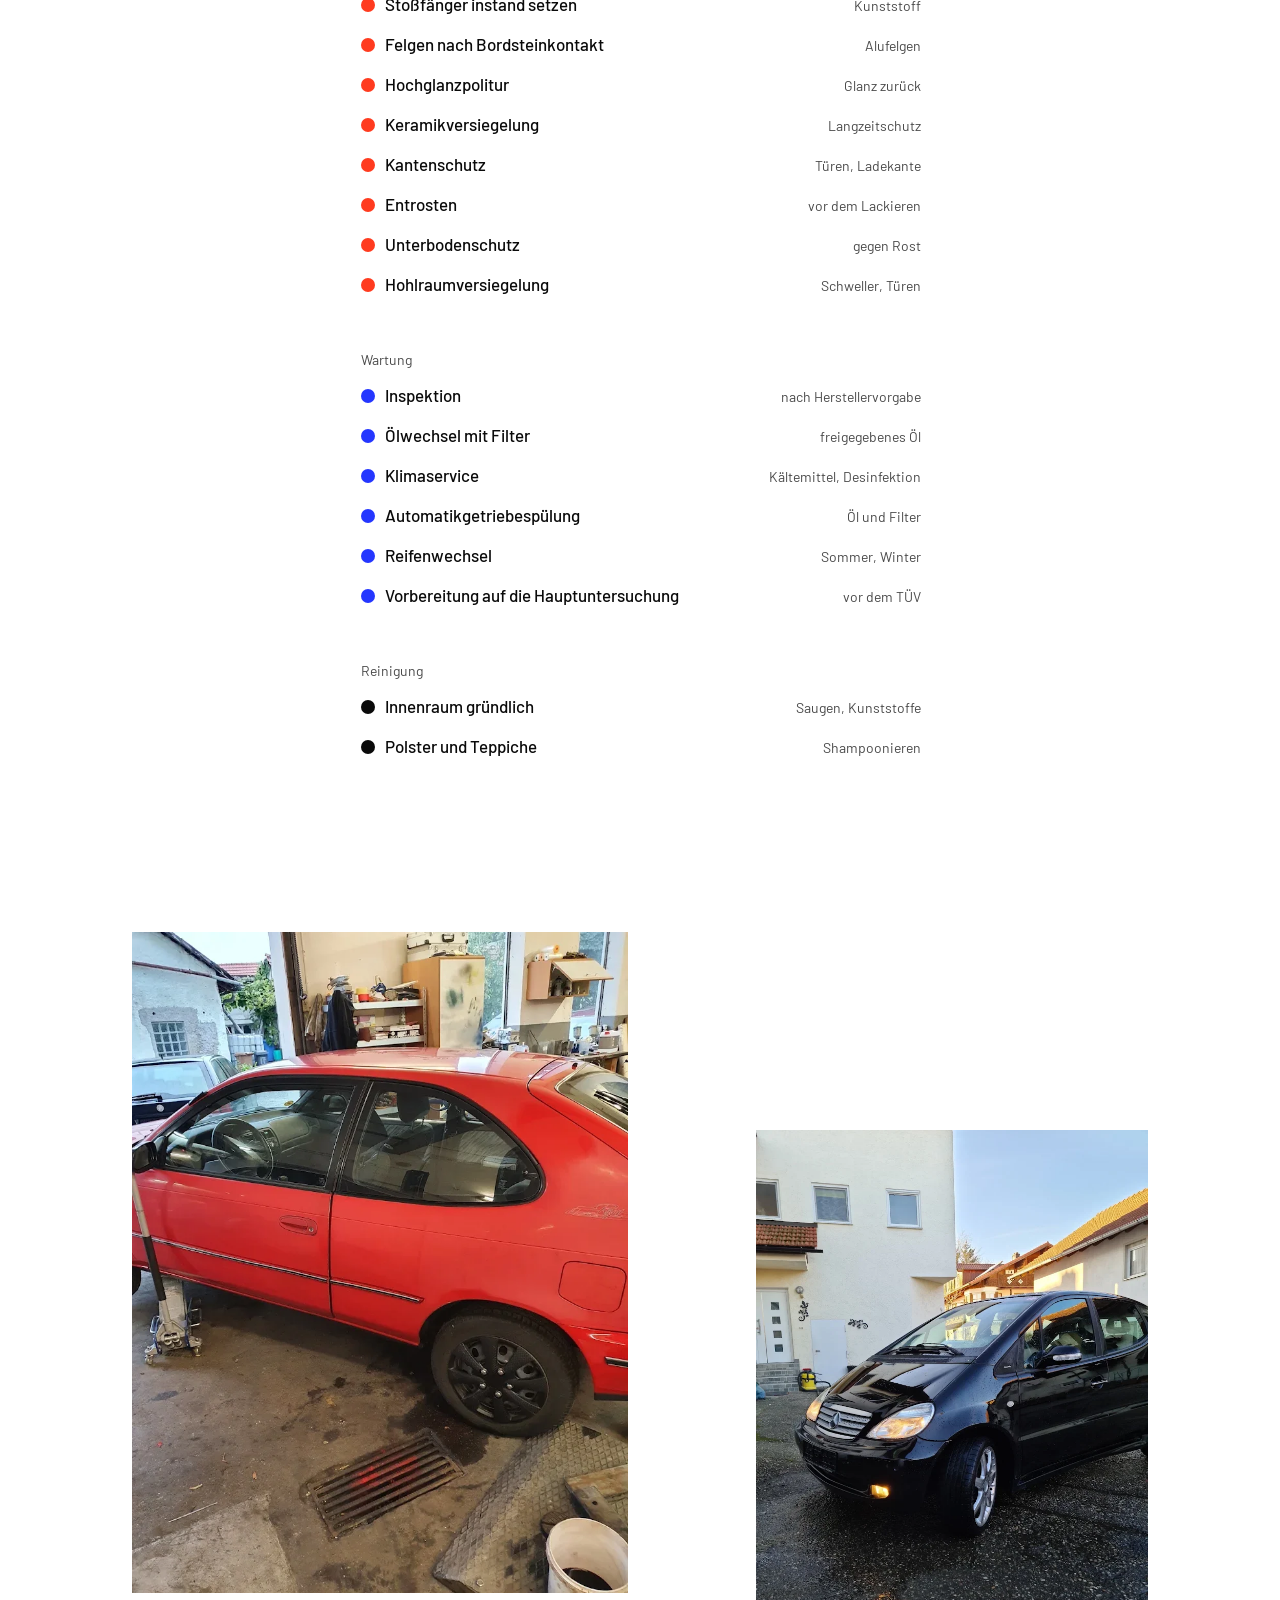
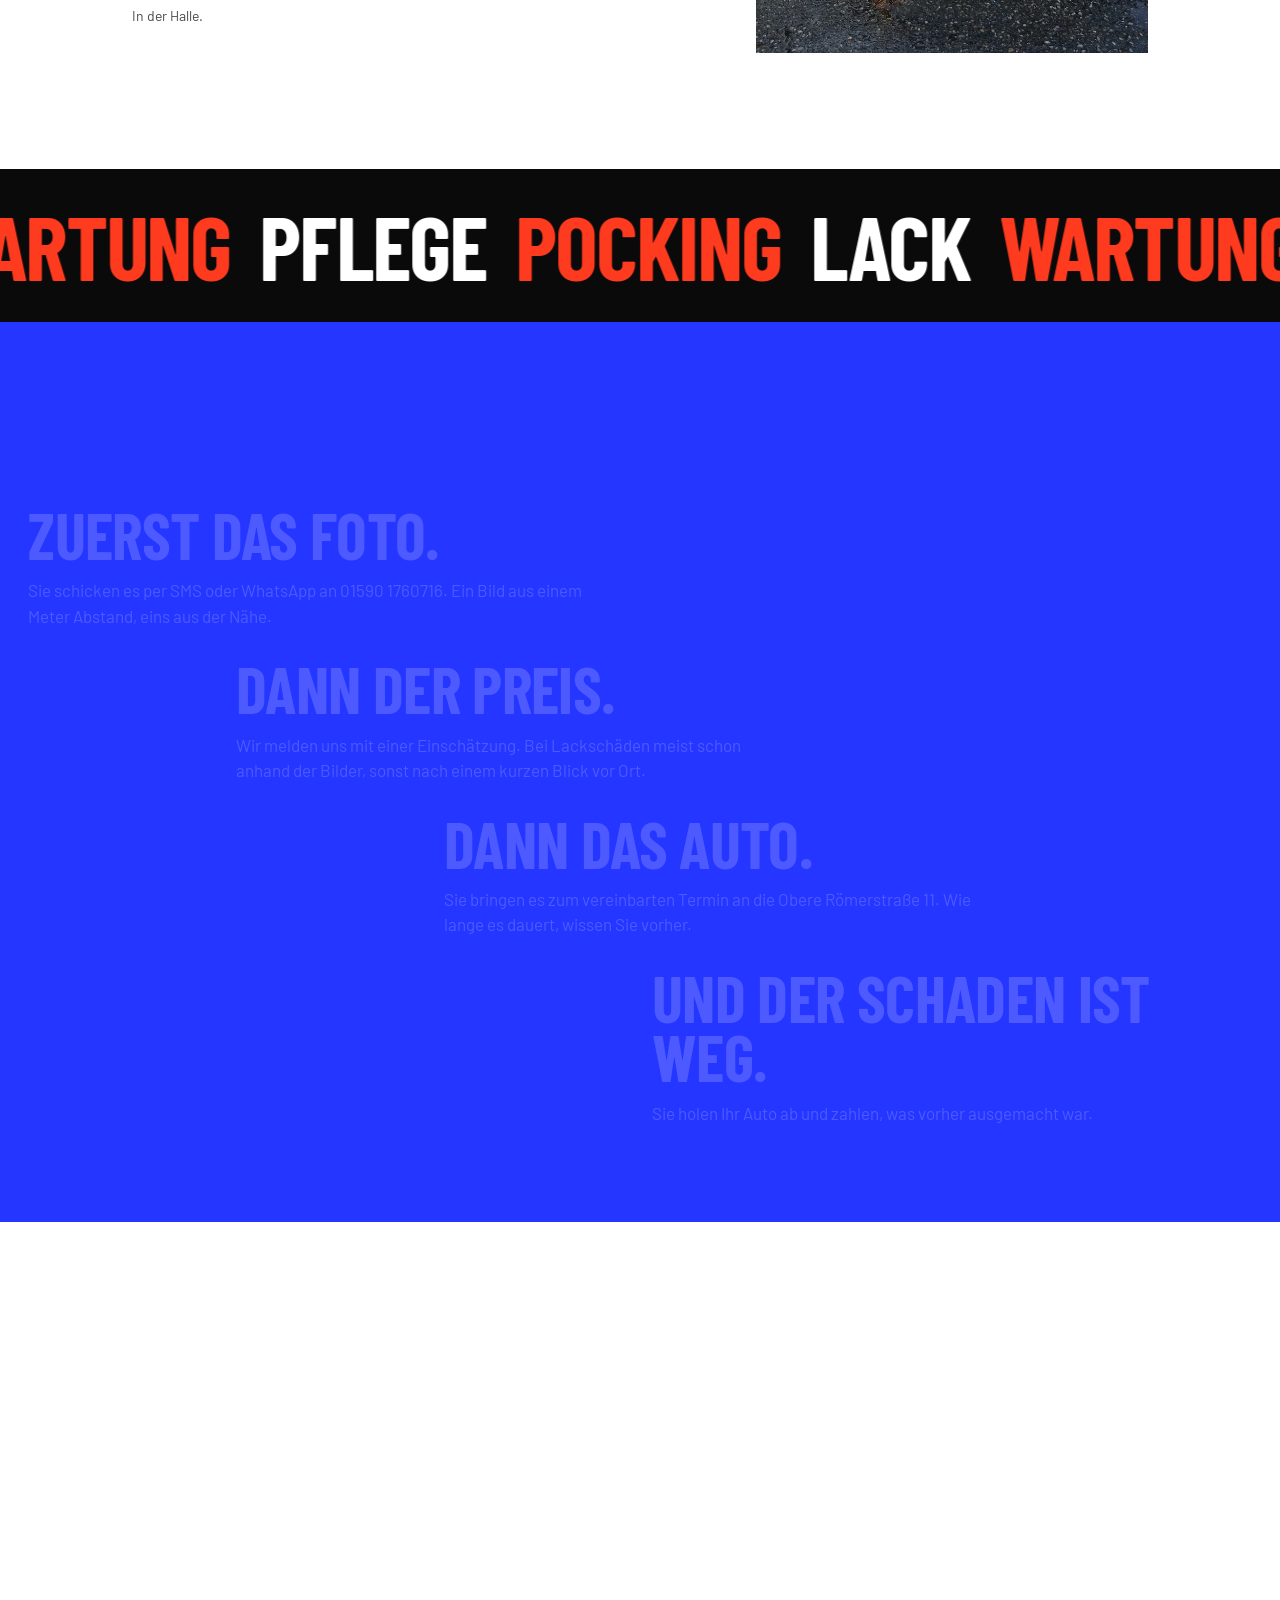
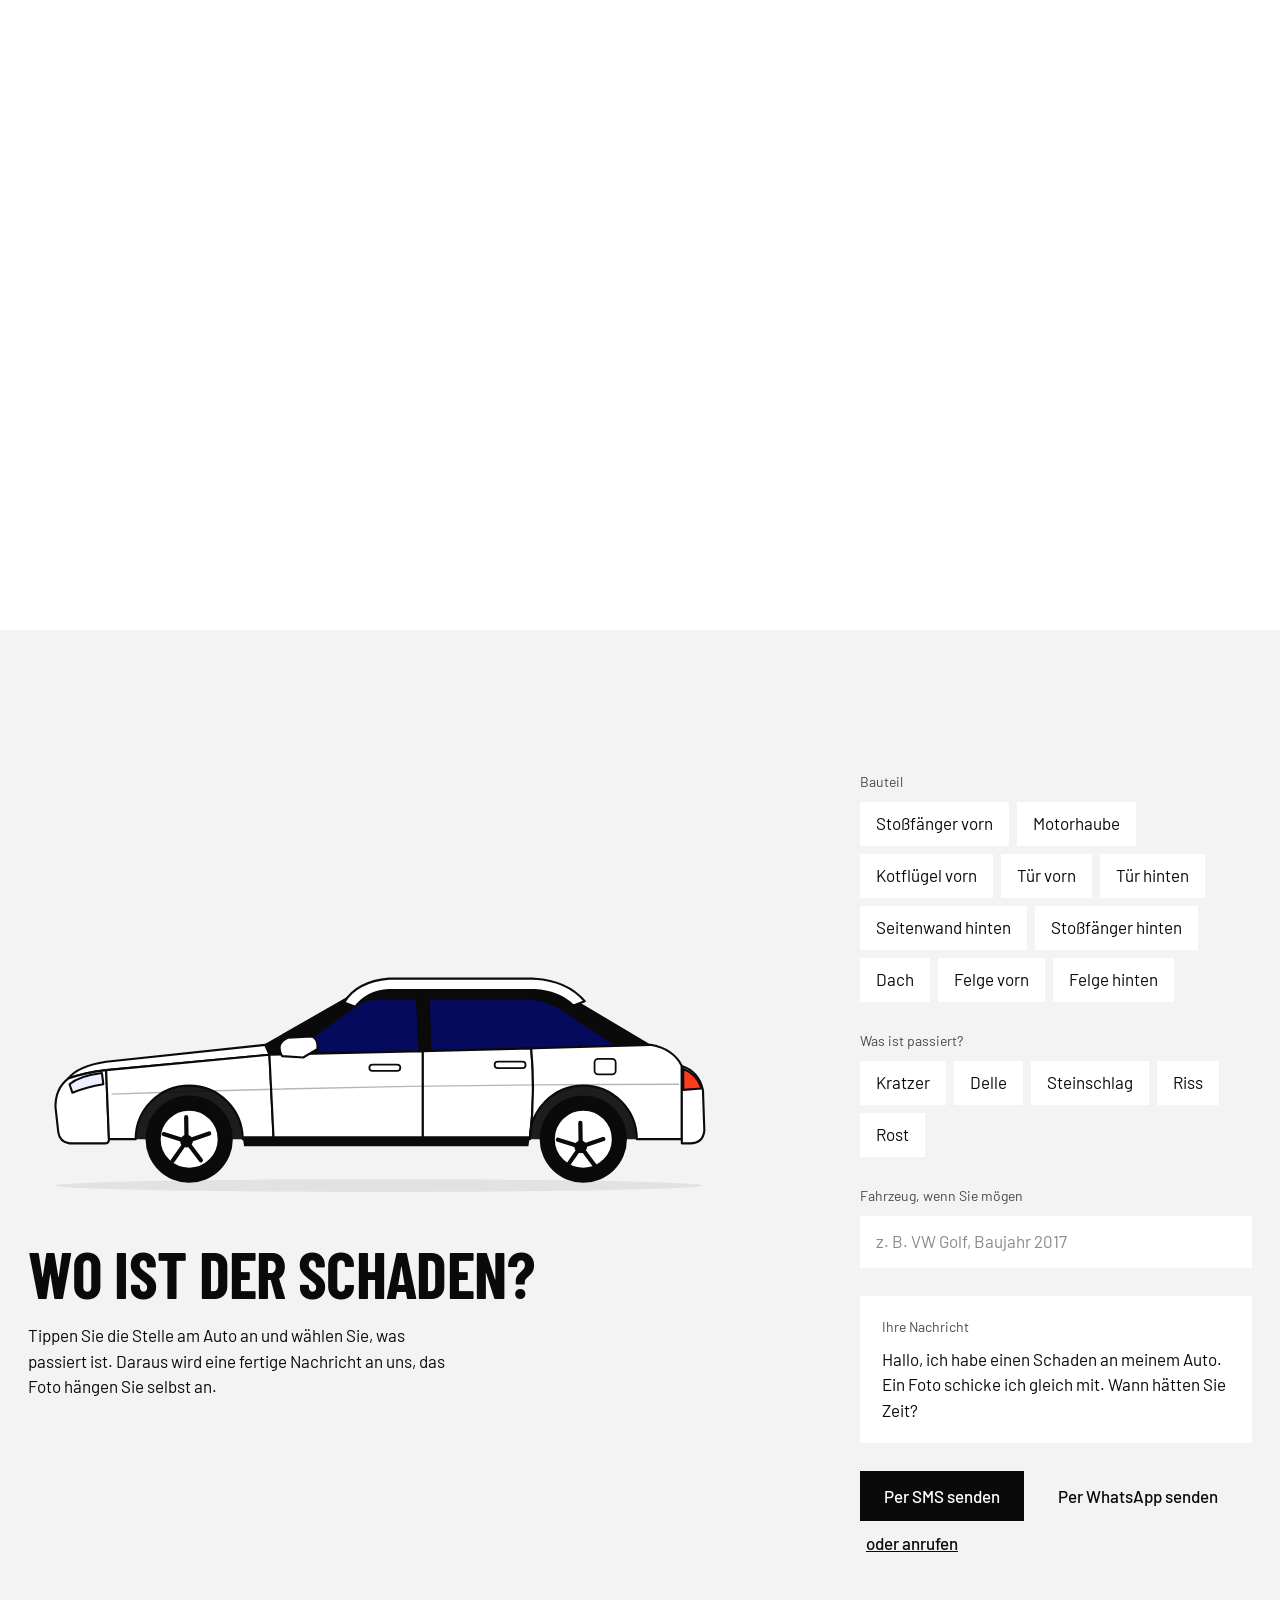
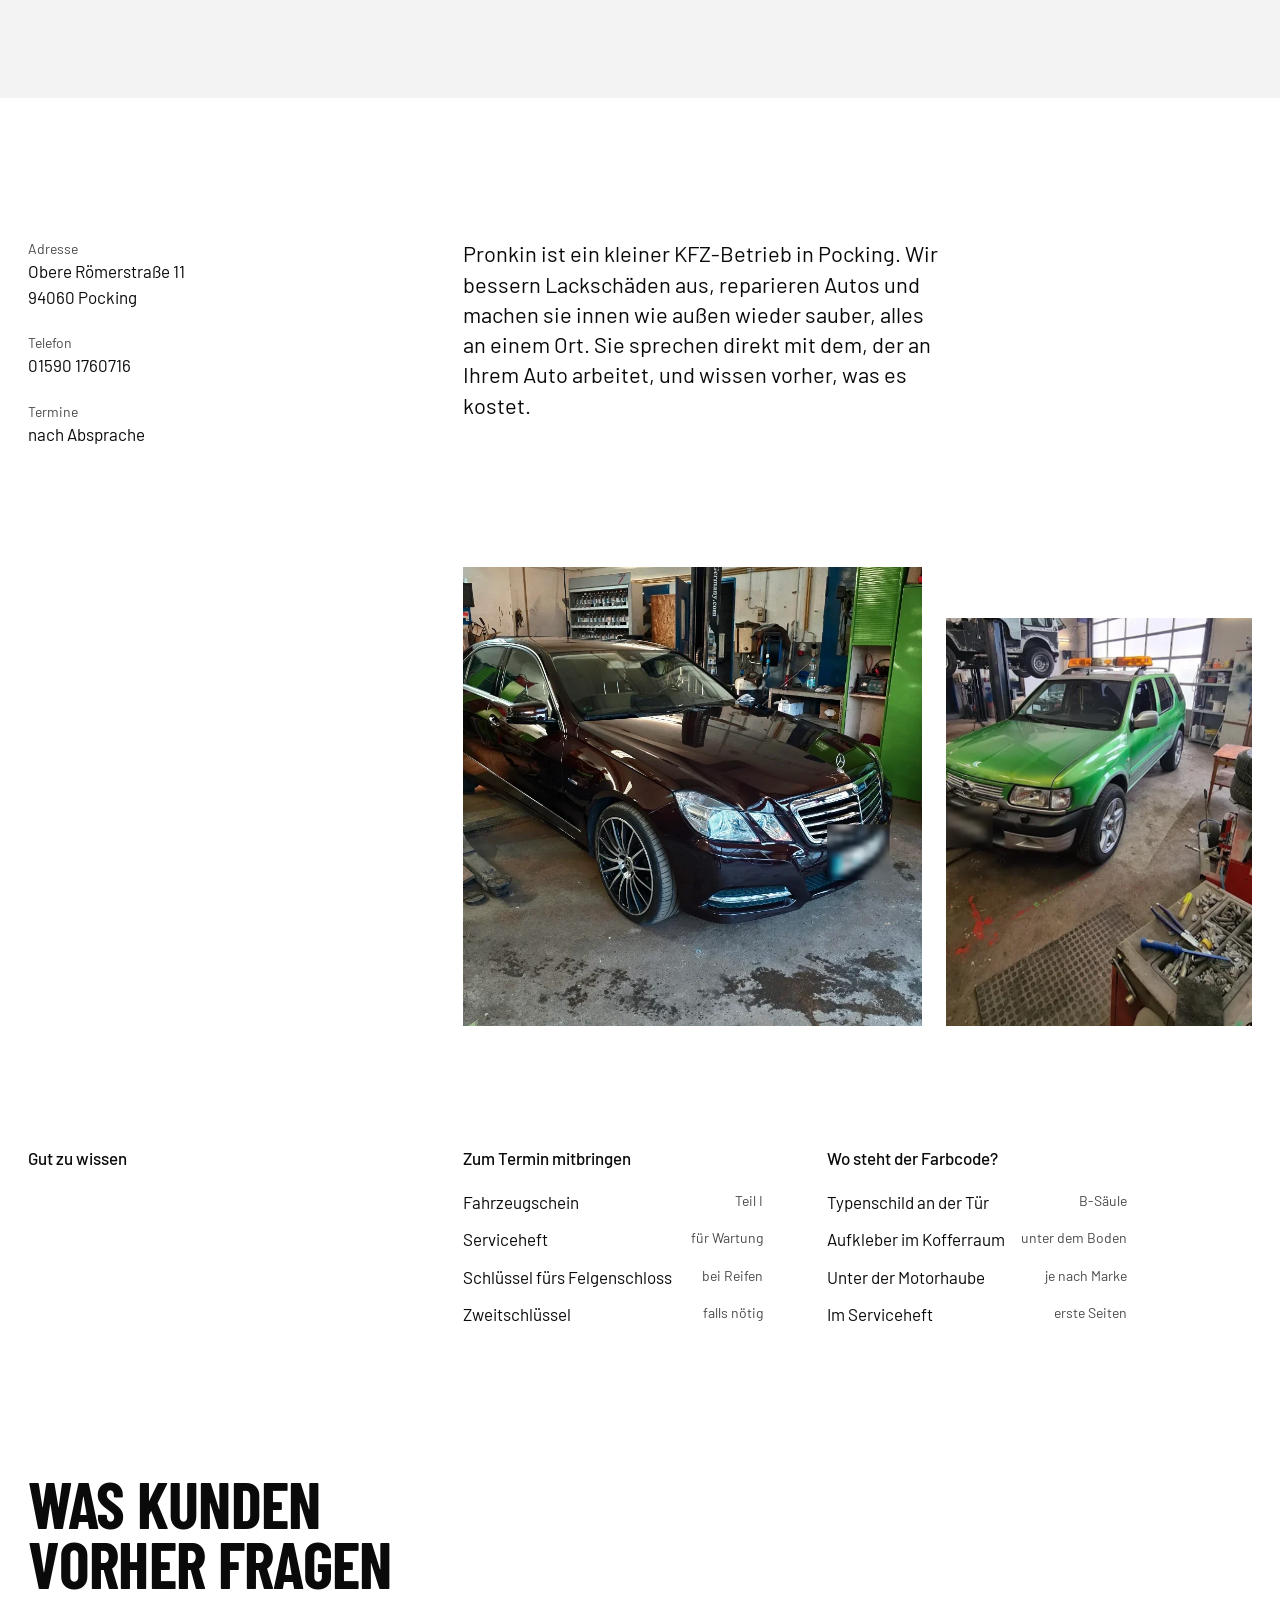
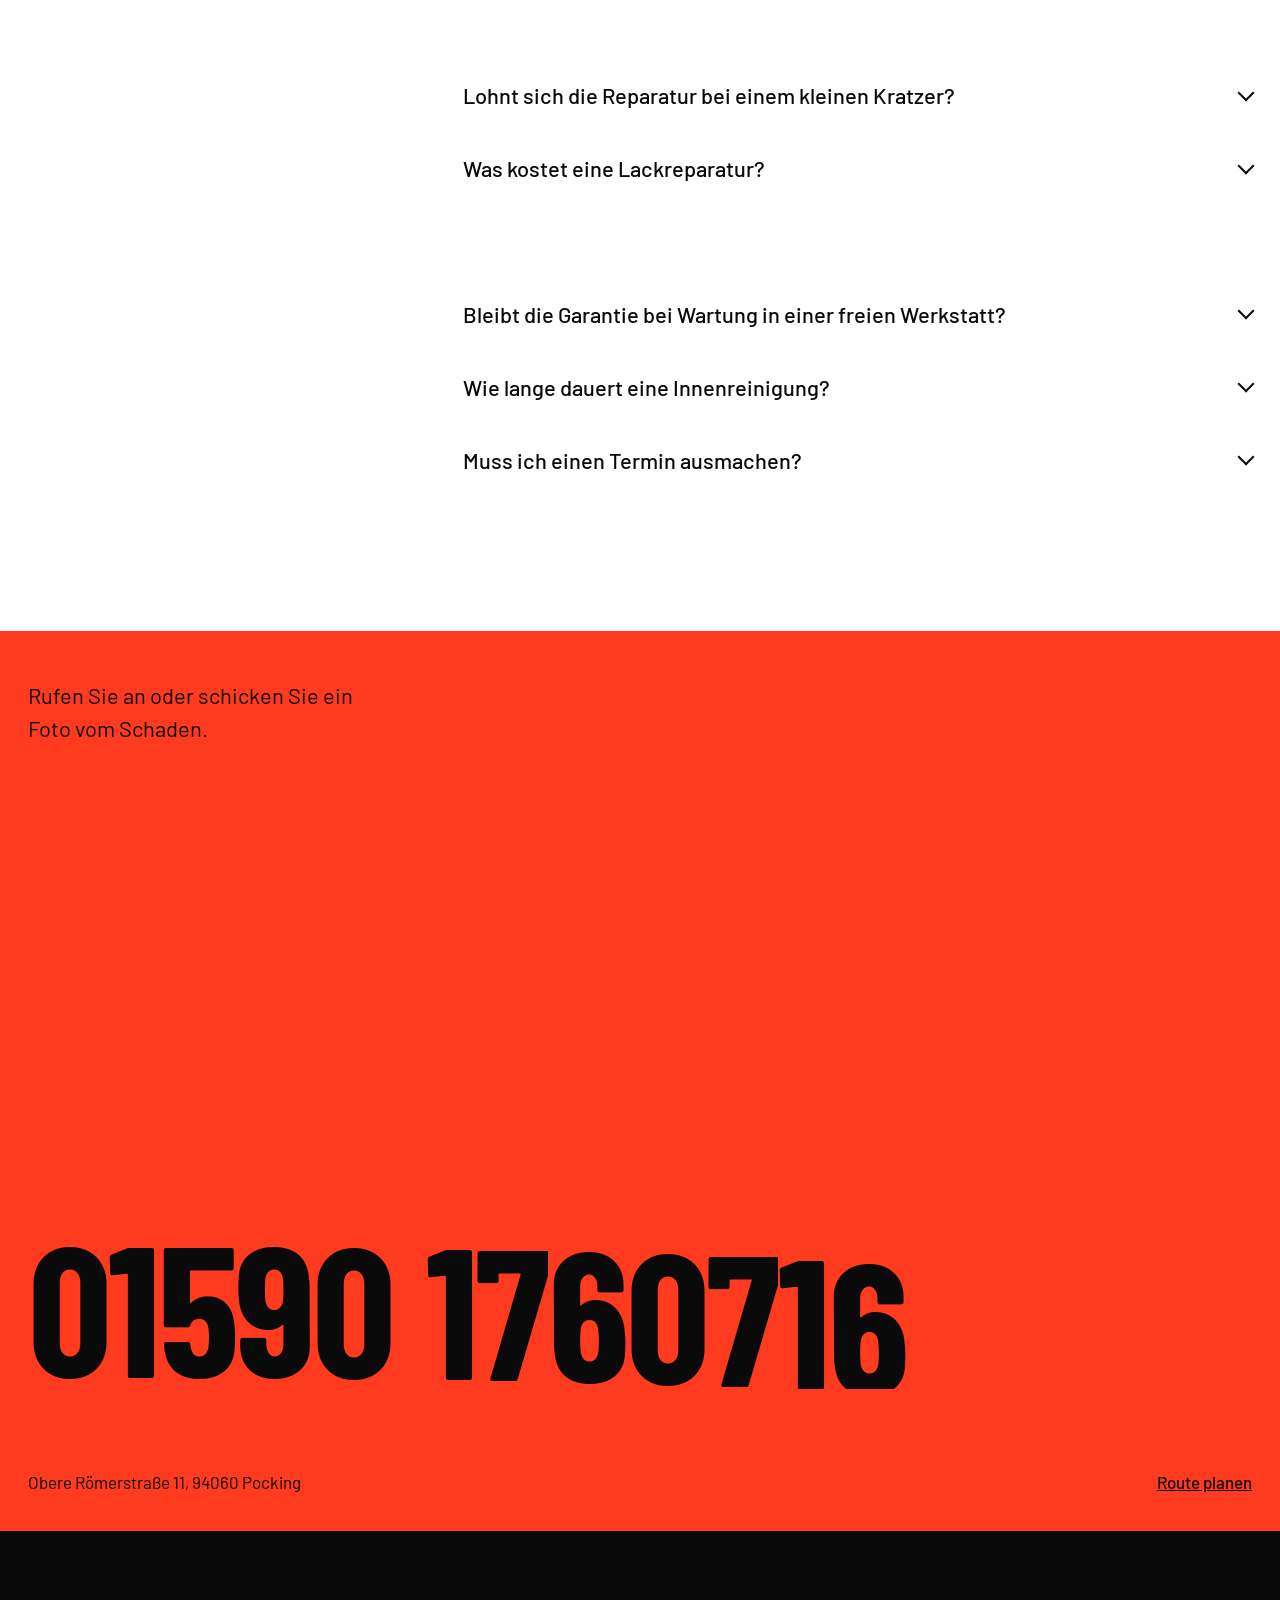
==== commit 8c40da6b: "Pronkin: about text says repair instead of service Co-Authored-By: Claude Opus 5.5 <noreply@anthropi" ====
--- a/pronkin/index.html
+++ b/pronkin/index.html
@@ -258,7 +258,7 @@
             <div><dt>Telefon</dt><dd><a href="tel:+4915901760716">01590 1760716</a></dd></div>
             <div><dt>Termine</dt><dd>nach Absprache</dd></div>
           </dl>
-          <p class="about-text" data-reveal>Pronkin ist ein kleiner KFZ-Betrieb in Pocking. Wir bessern Lackschäden aus, warten Autos und machen sie innen wie außen wieder sauber, alles an einem Ort. Sie sprechen direkt mit dem, der an Ihrem Auto arbeitet, und wissen vorher, was es kostet.</p>
+          <p class="about-text" data-reveal>Pronkin ist ein kleiner KFZ-Betrieb in Pocking. Wir bessern Lackschäden aus, reparieren Autos und machen sie innen wie außen wieder sauber, alles an einem Ort. Sie sprechen direkt mit dem, der an Ihrem Auto arbeitet, und wissen vorher, was es kostet.</p>
         </div>
         <div class="about-row about-row-photos">
           <span></span>
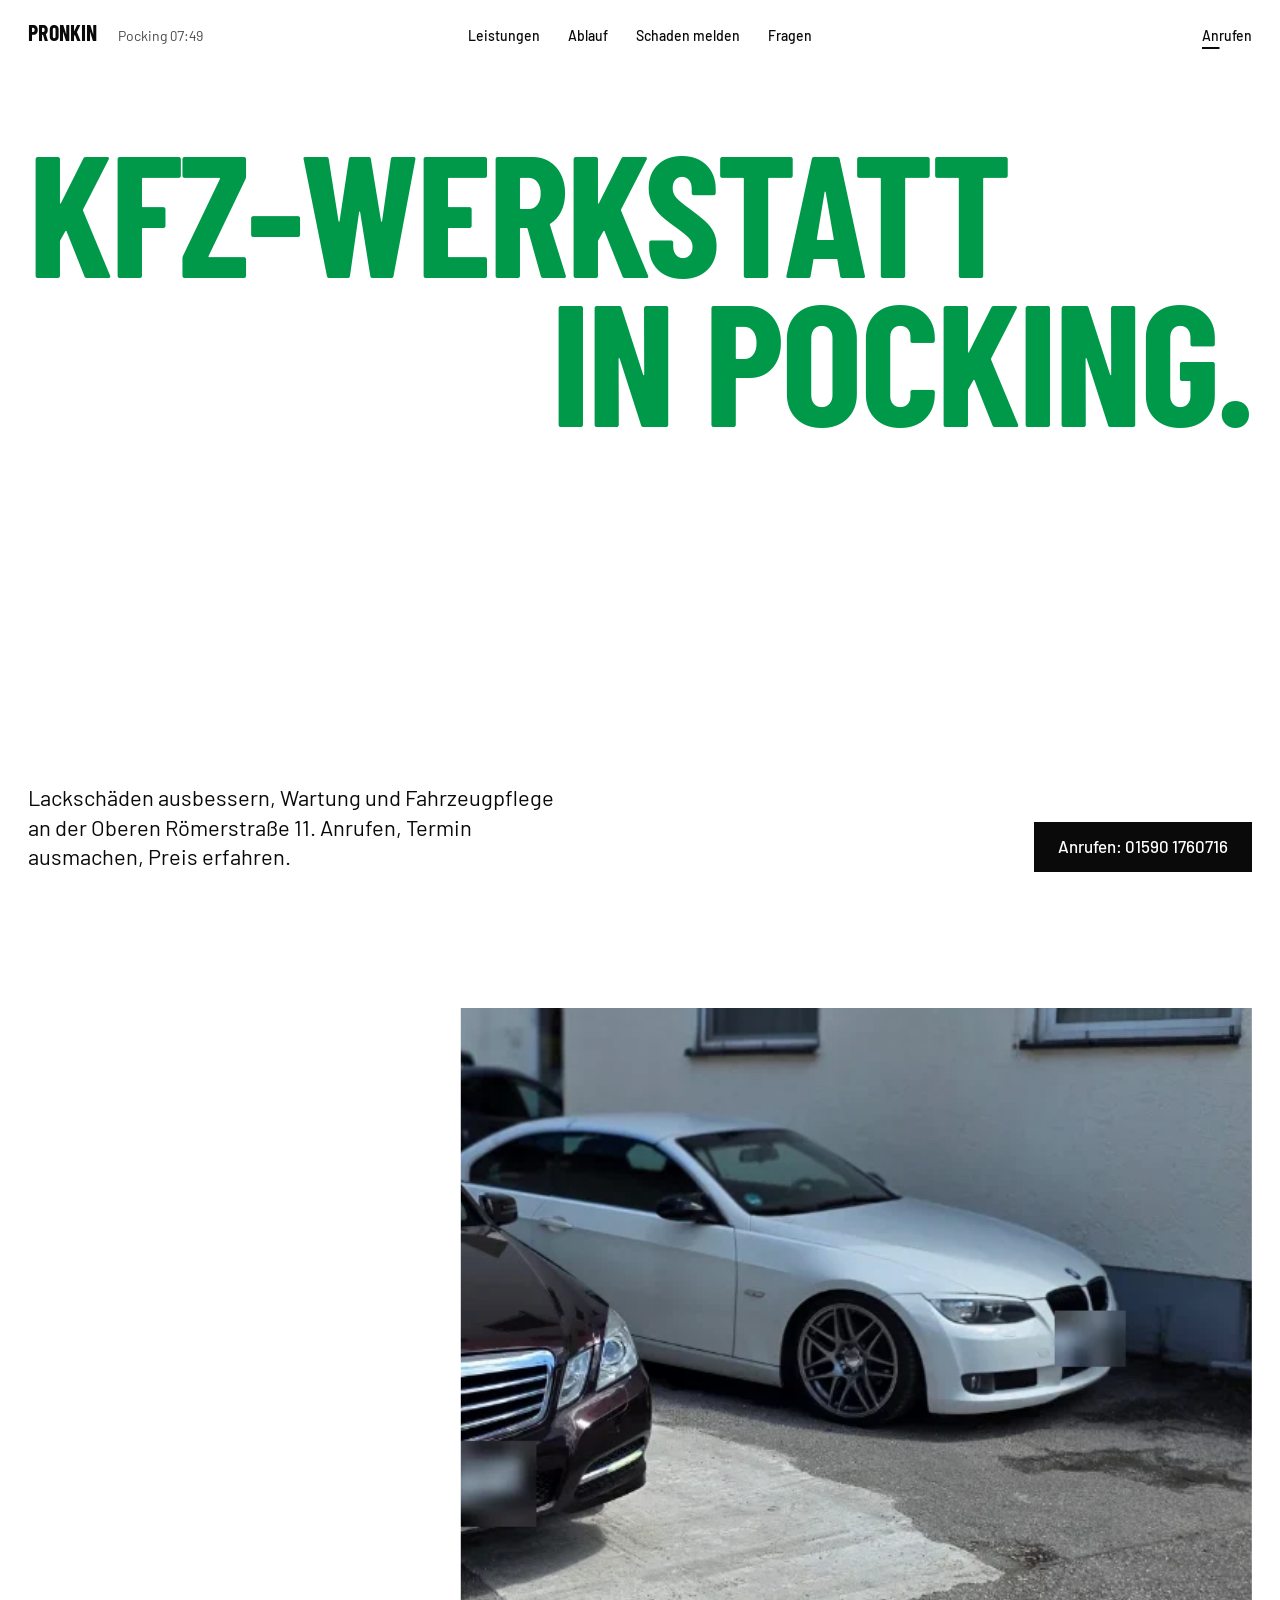
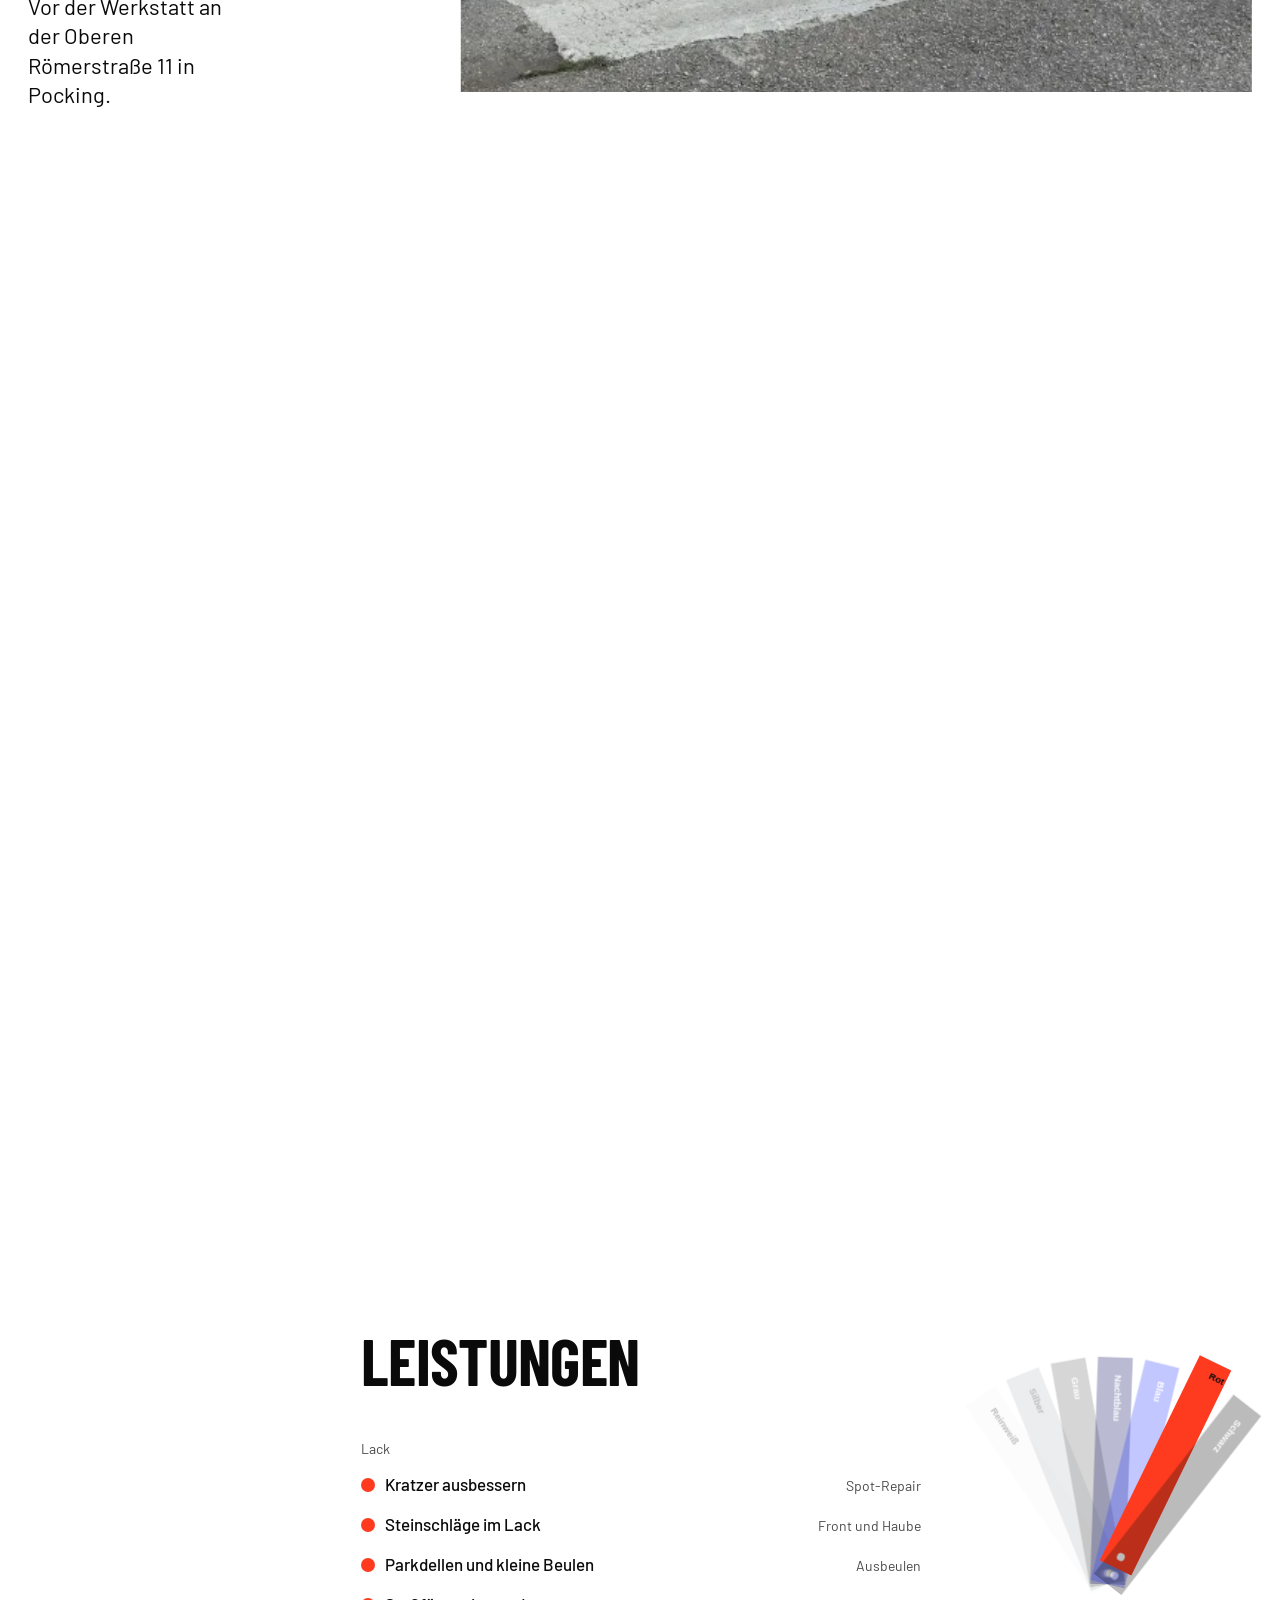
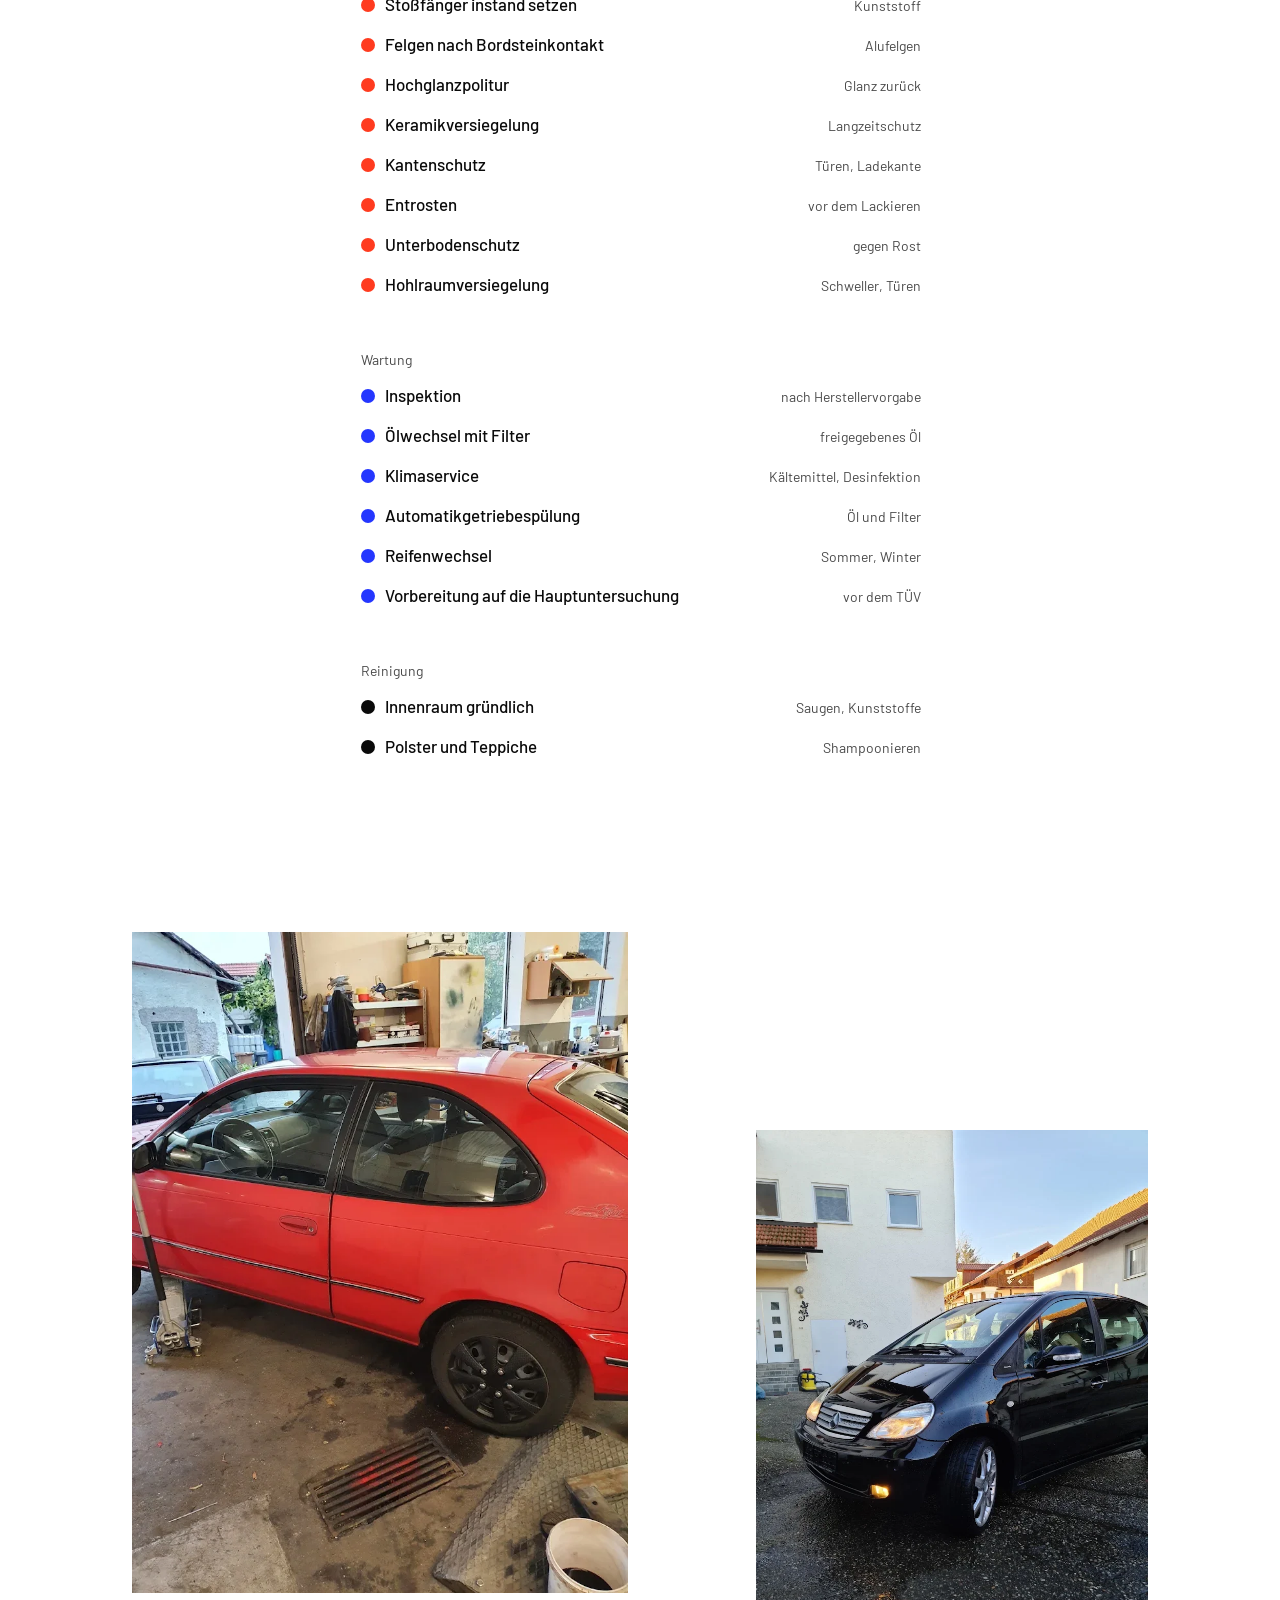
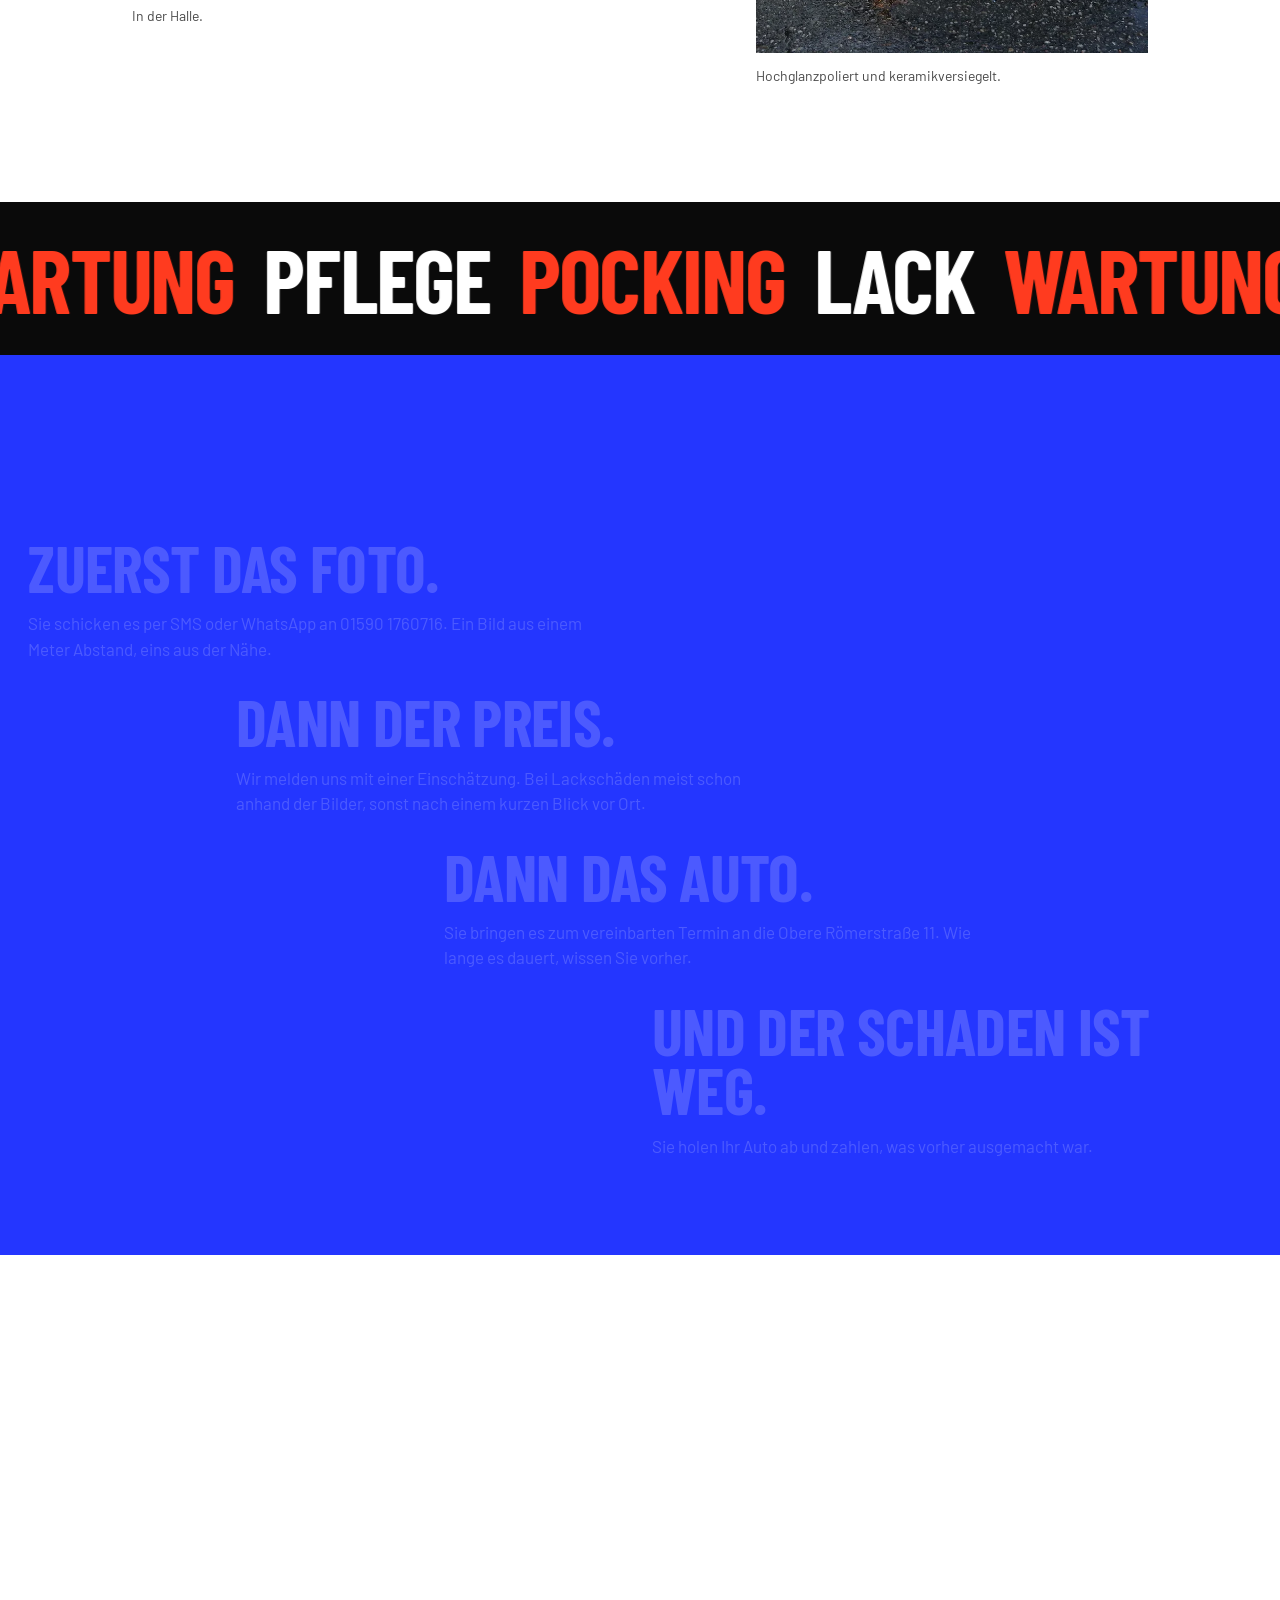
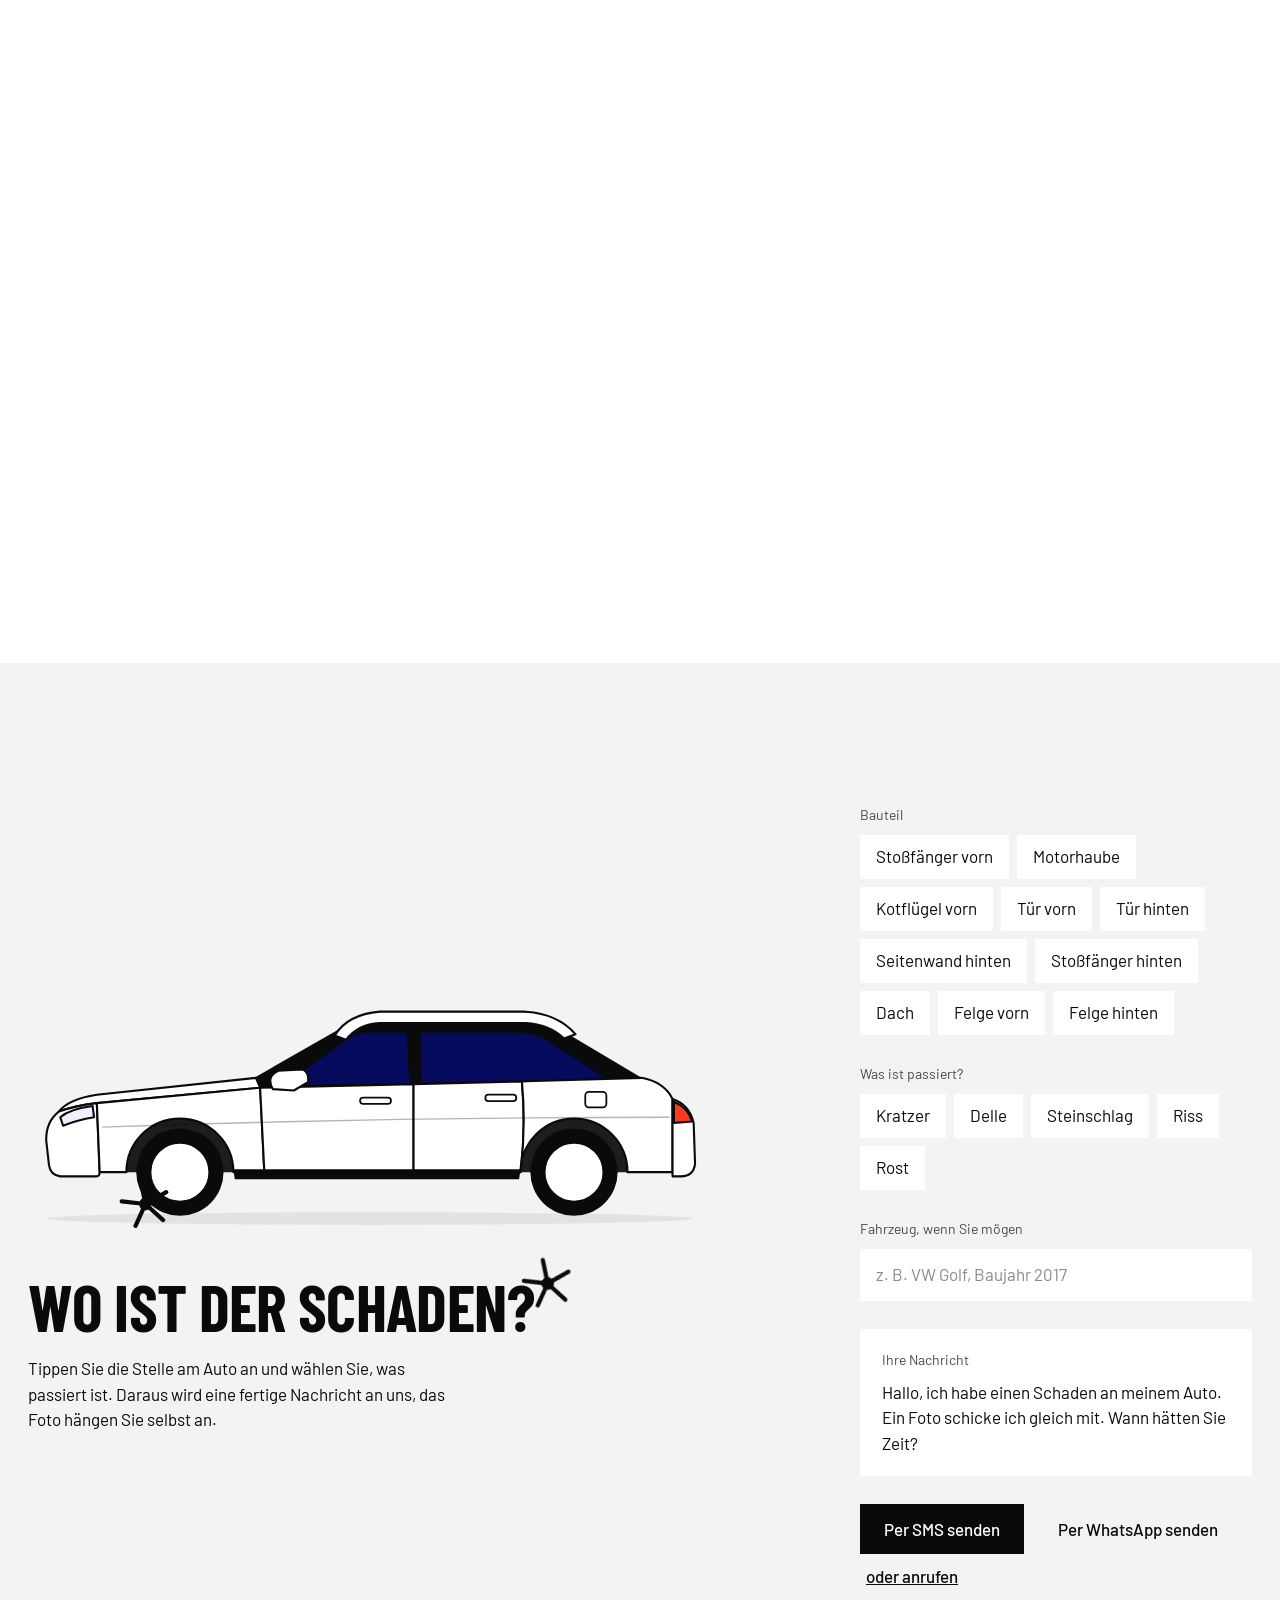
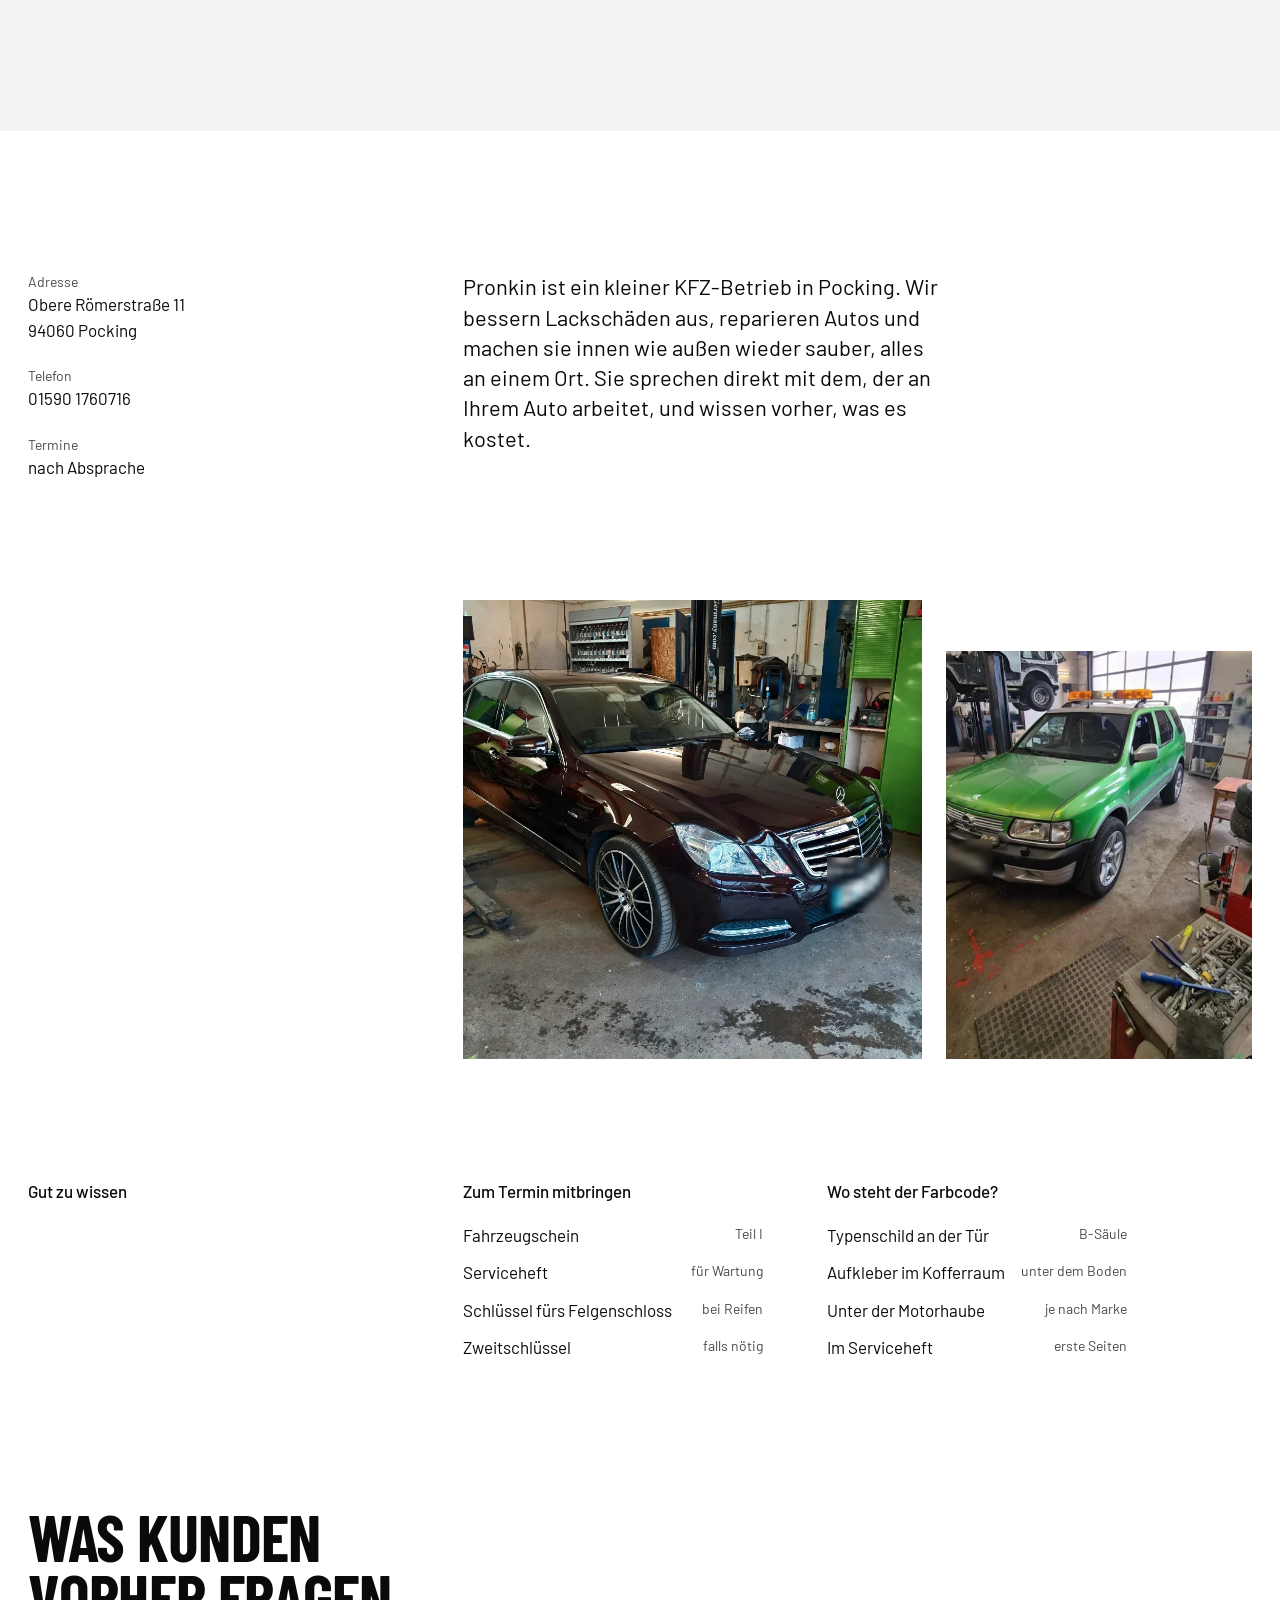
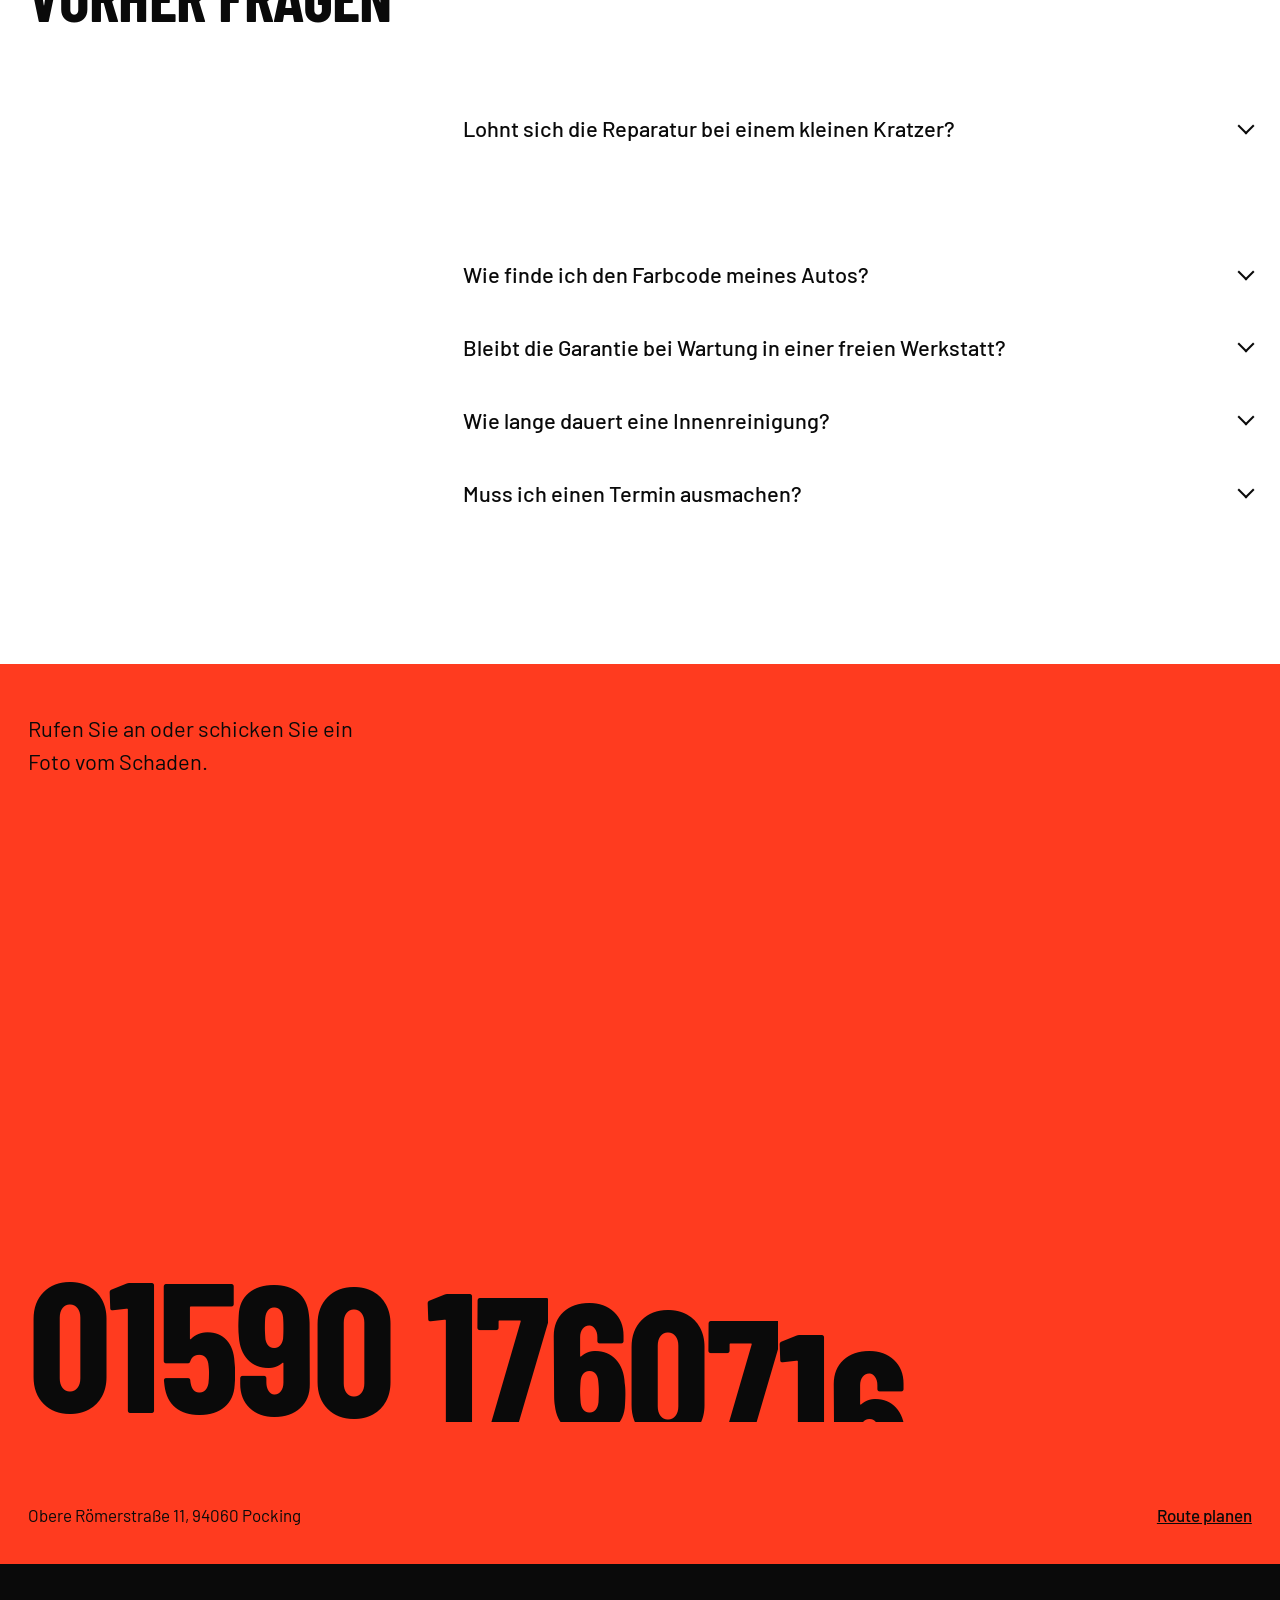
==== commit 11300fc2: "Pronkin: caption the black Mercedes as polished and ceramic coated Co-Authored-By: Claude Opus 5.5 <" ====
--- a/pronkin/index.html
+++ b/pronkin/index.html
@@ -136,6 +136,7 @@
         </figure>
         <figure class="photo pair-b" data-reveal>
           <img src="img/a-klasse.webp" width="765" height="1020" loading="lazy" alt="Schwarze Mercedes A-Klasse mit glänzendem Lack vor dem Haus">
+          <figcaption>Hochglanzpoliert und keramikversiegelt.</figcaption>
         </figure>
       </section>
 
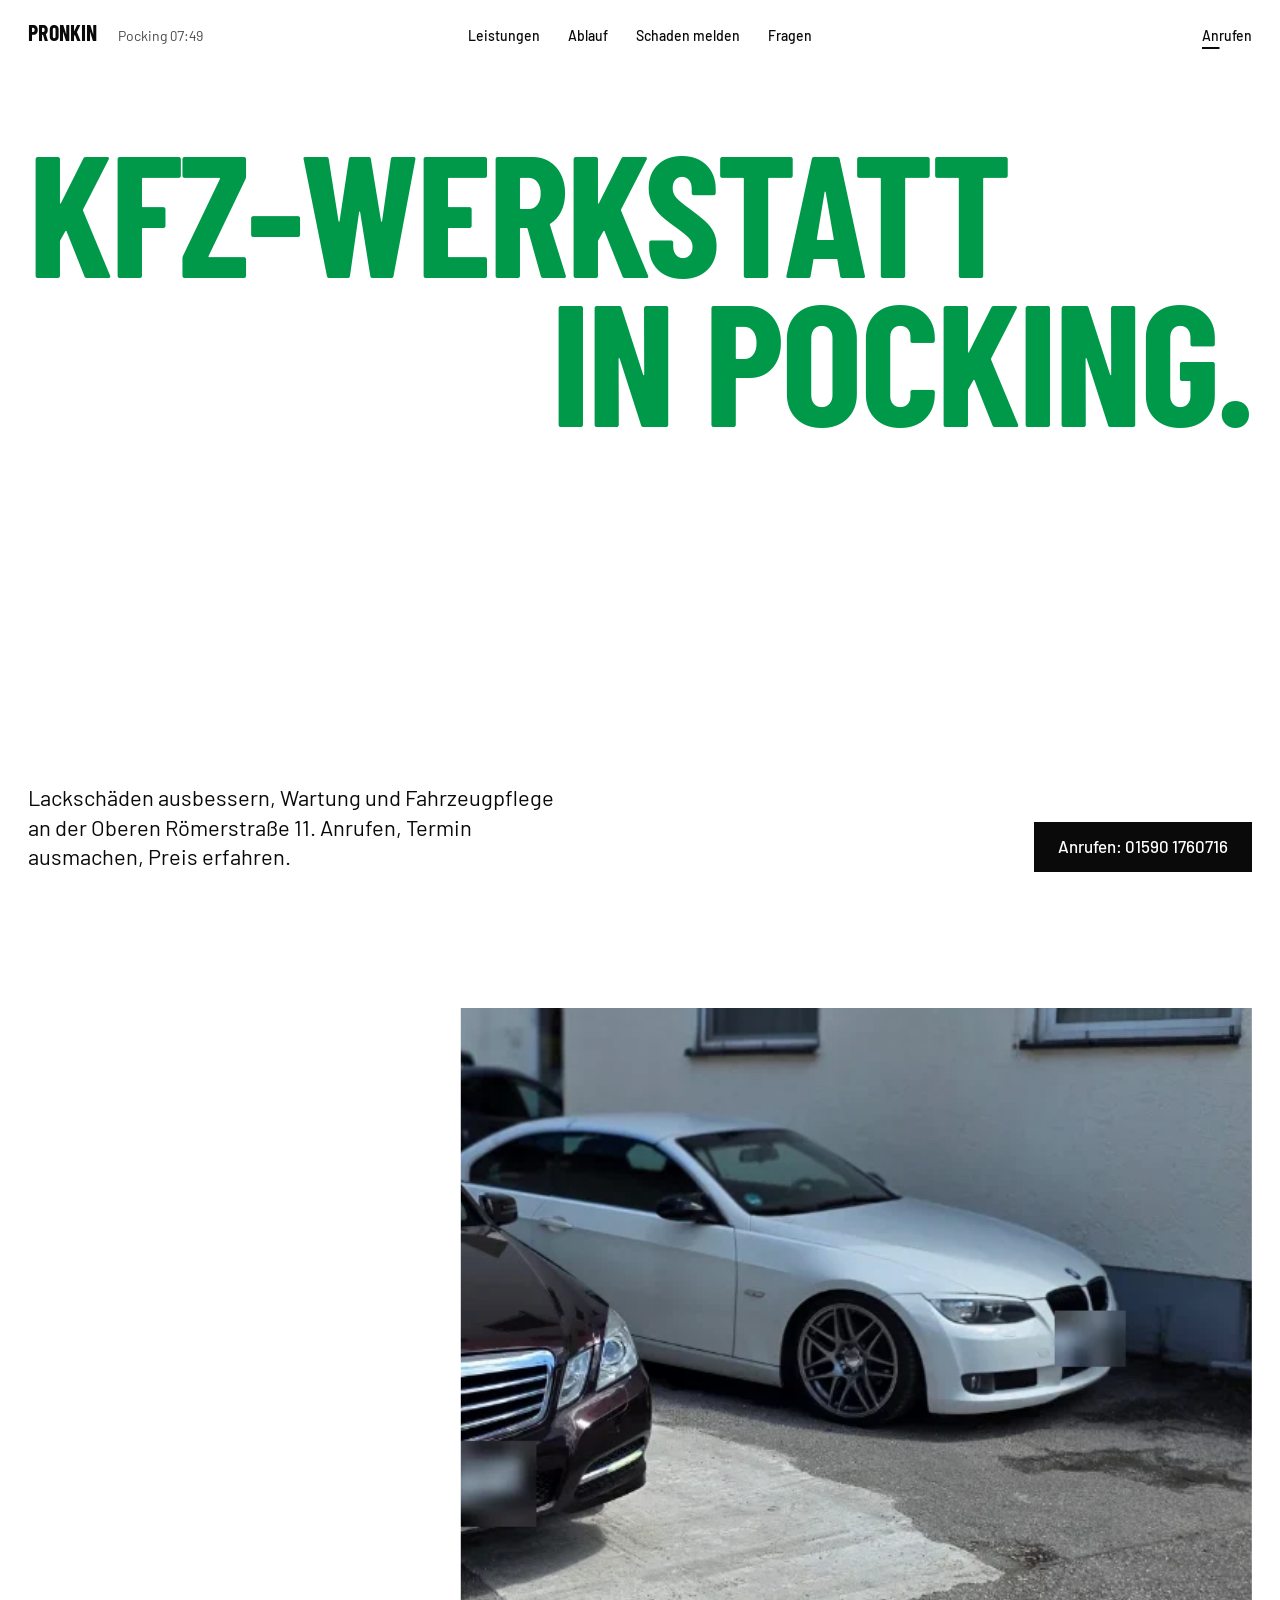
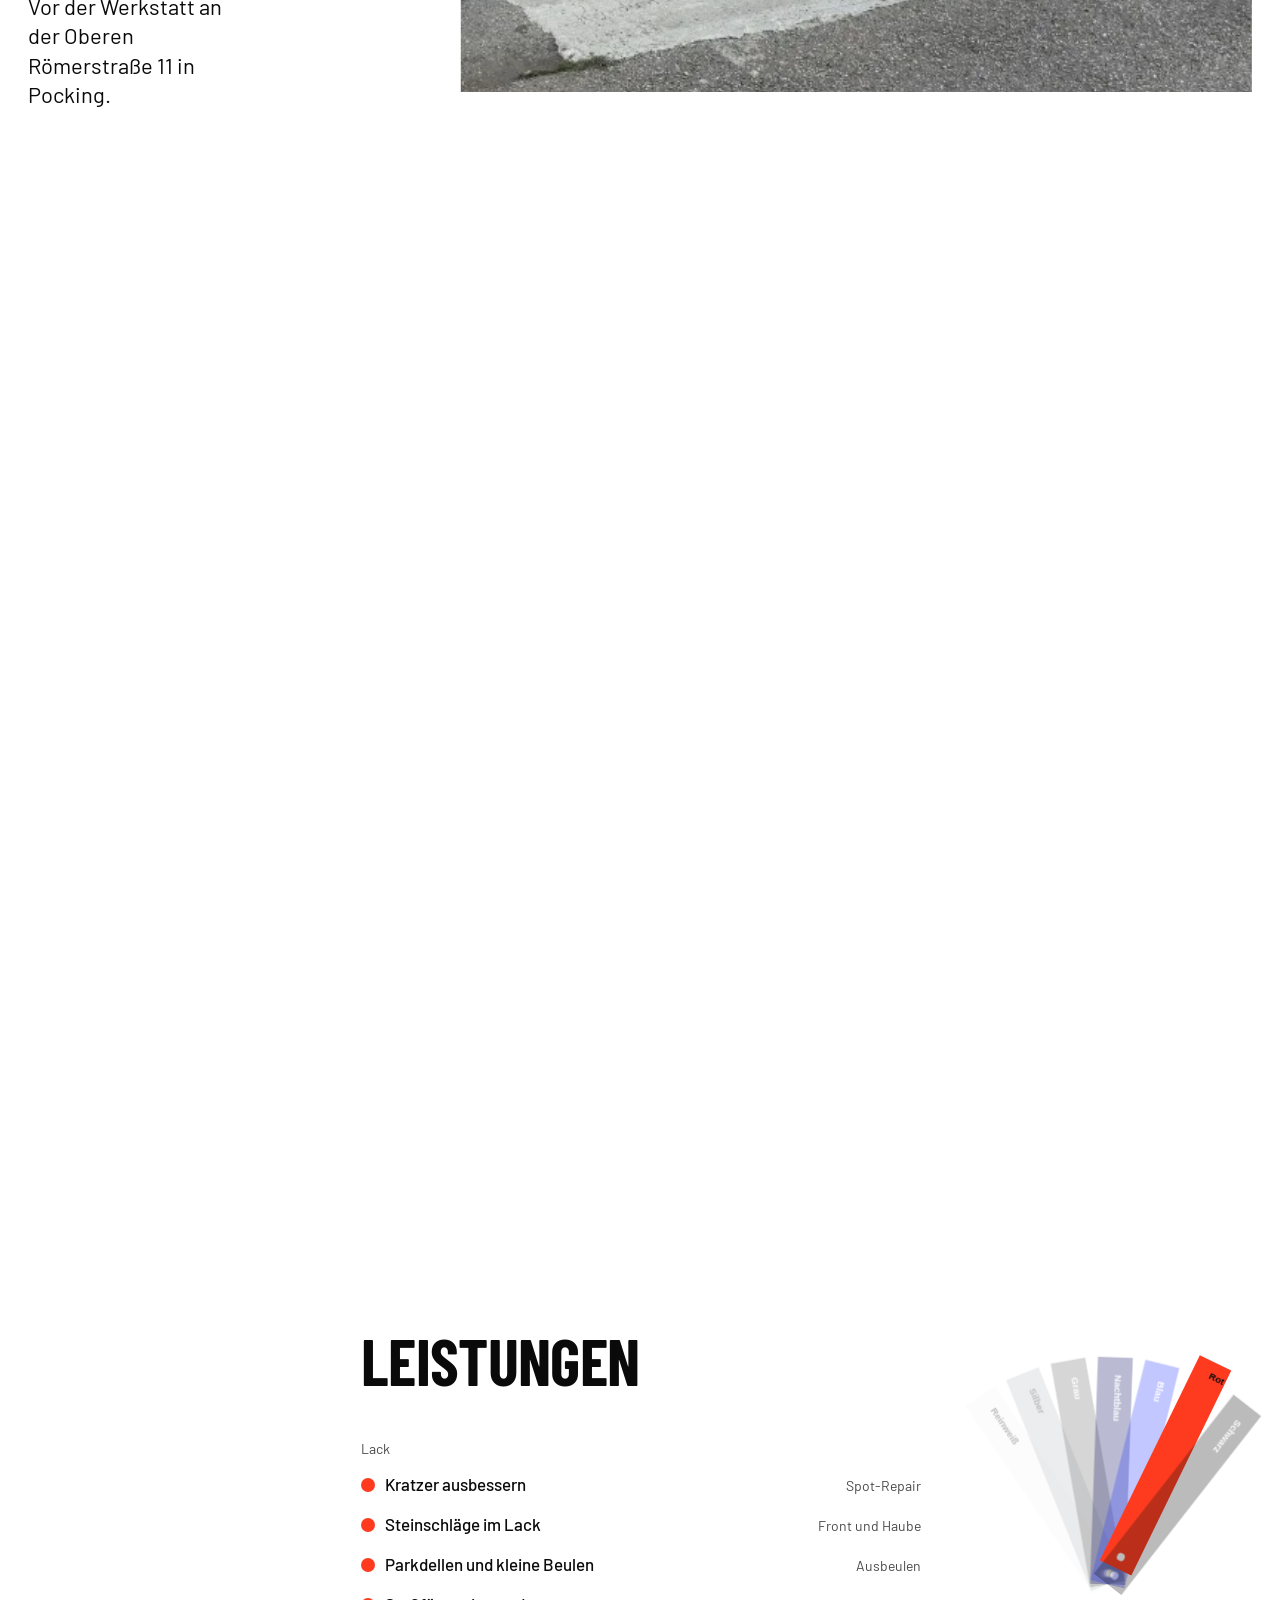
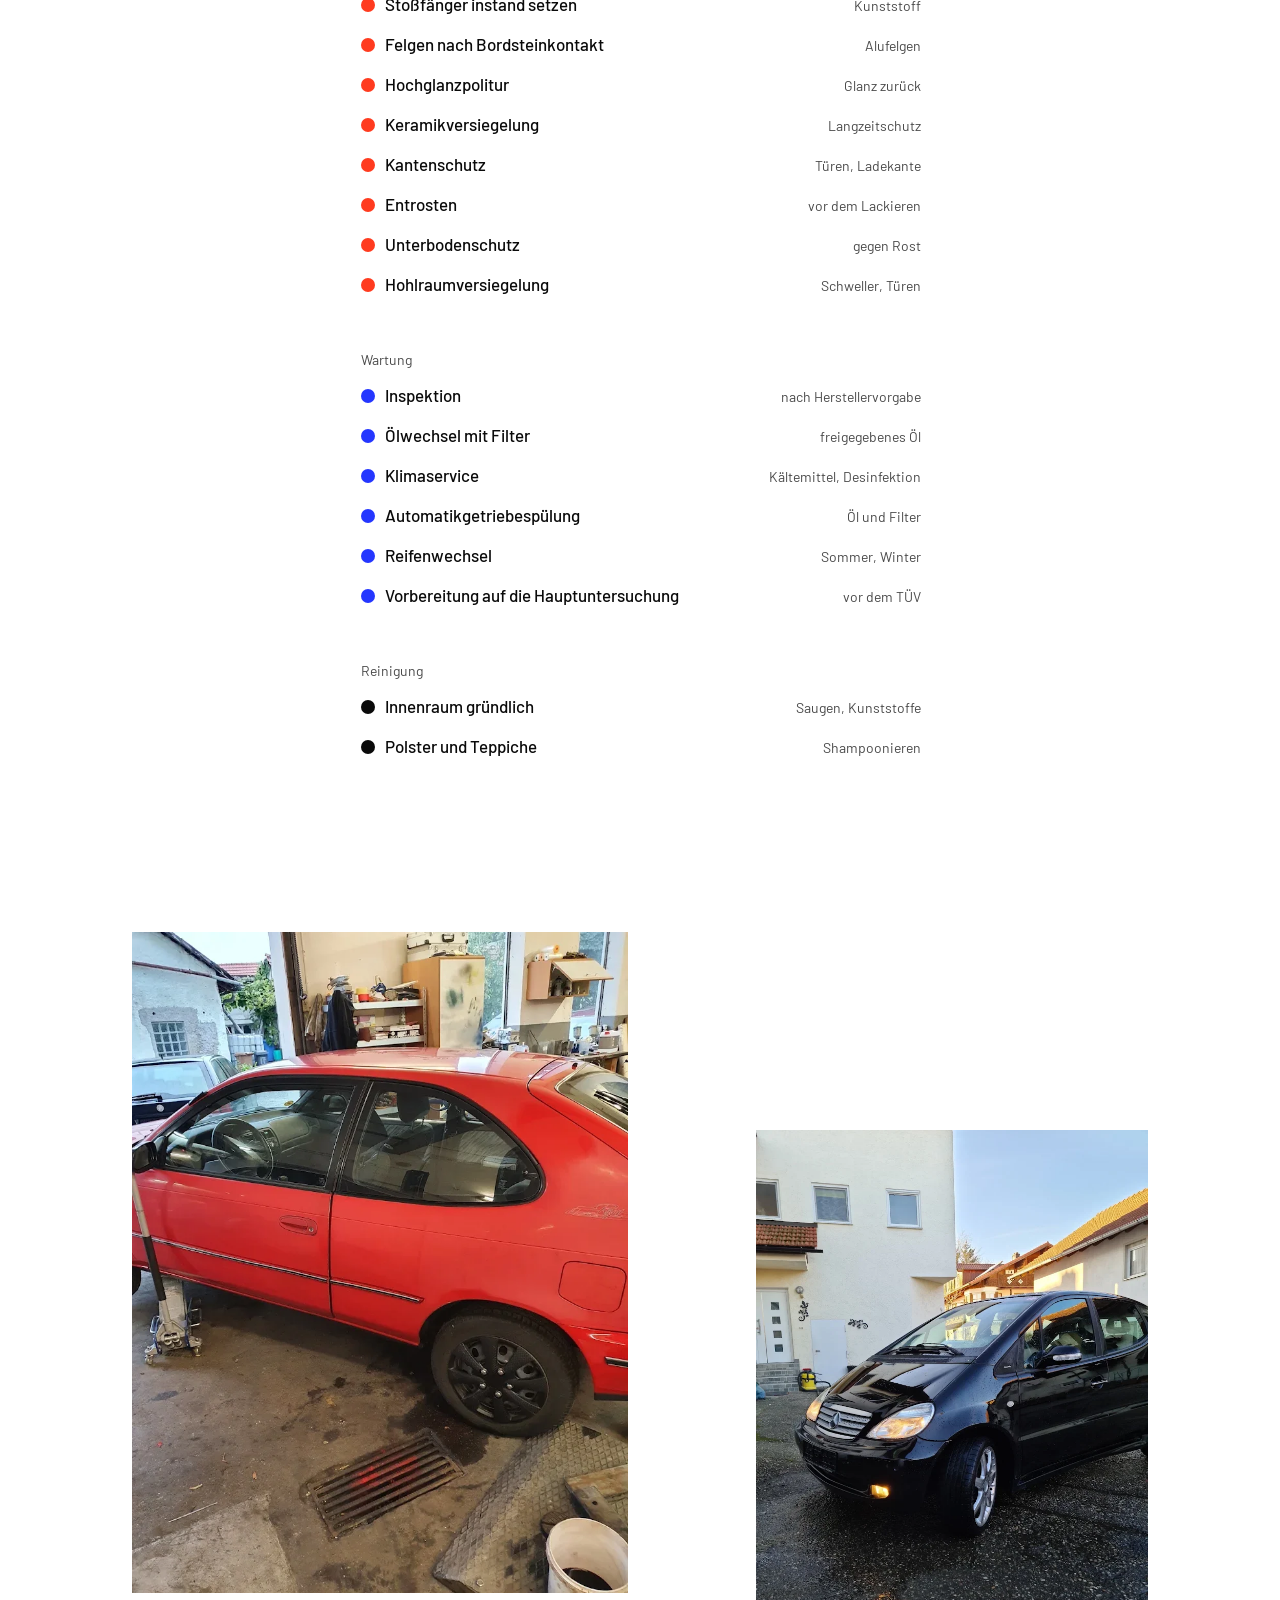
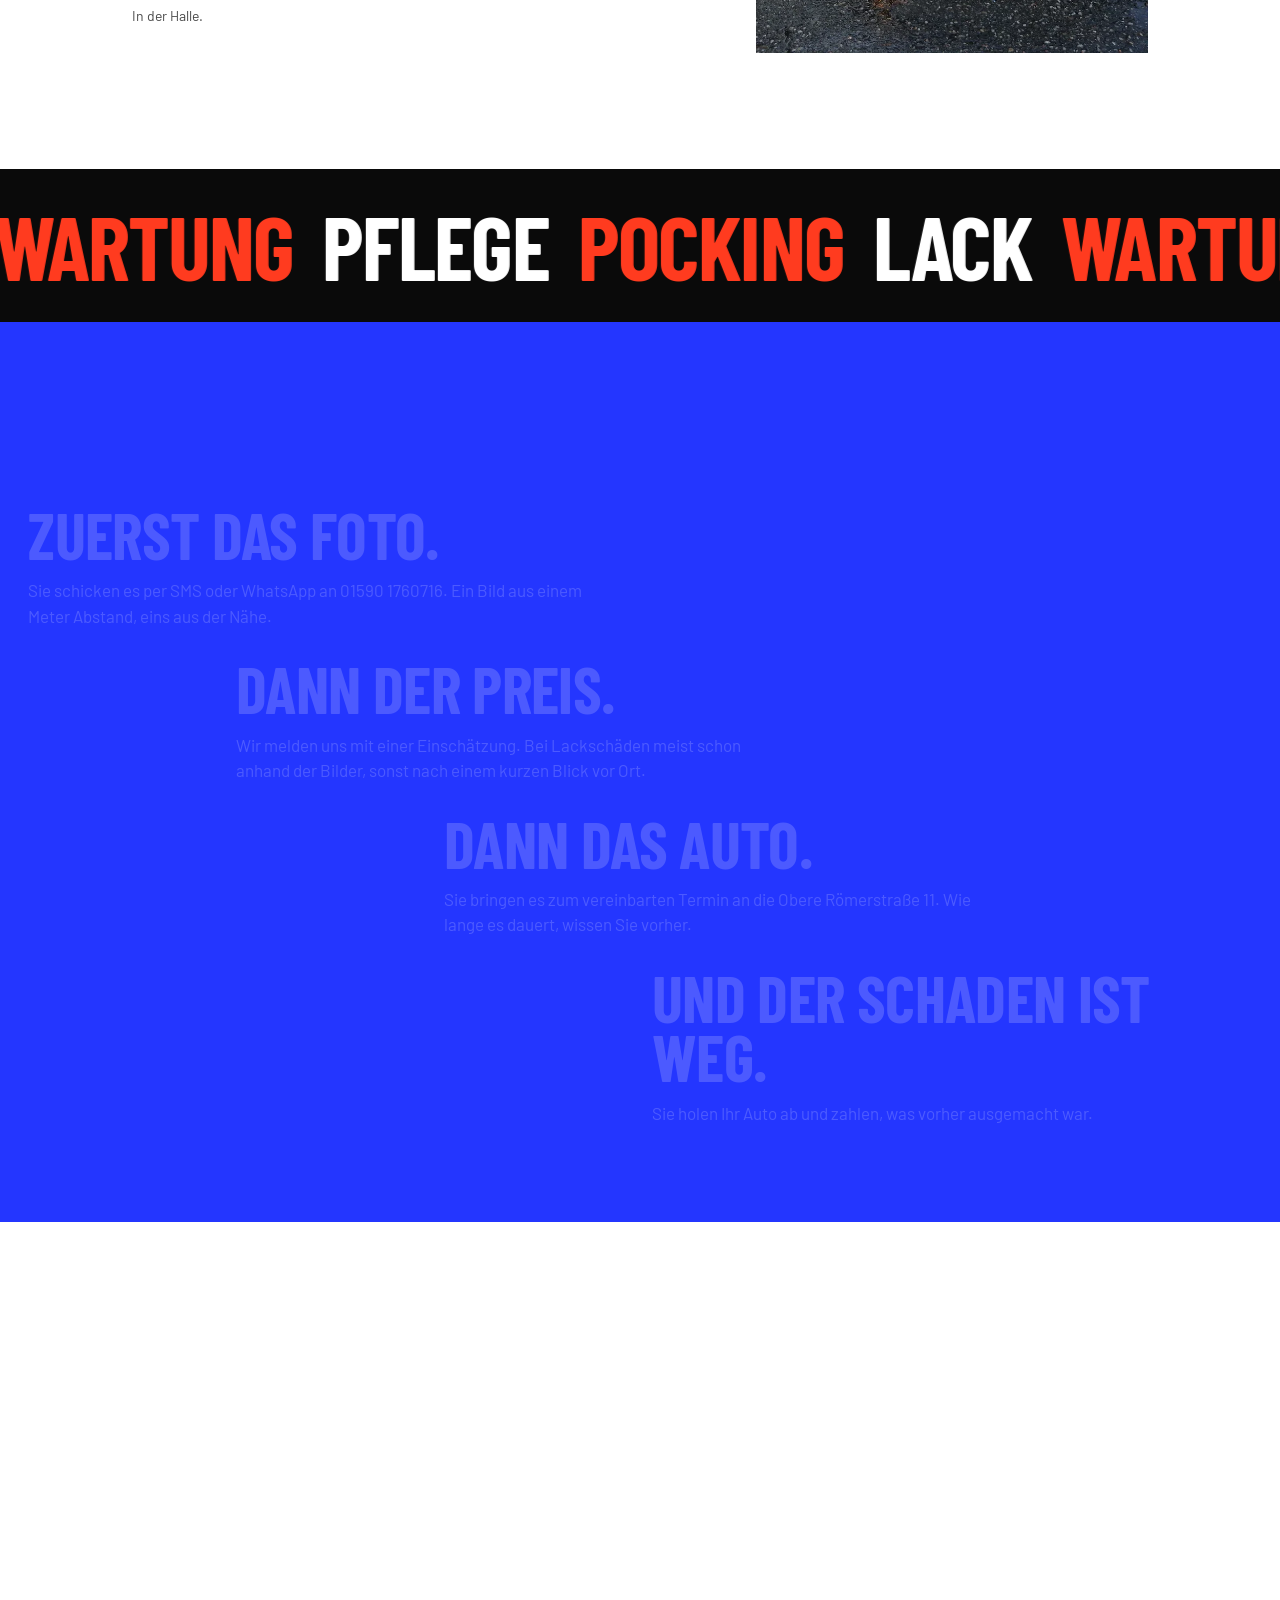
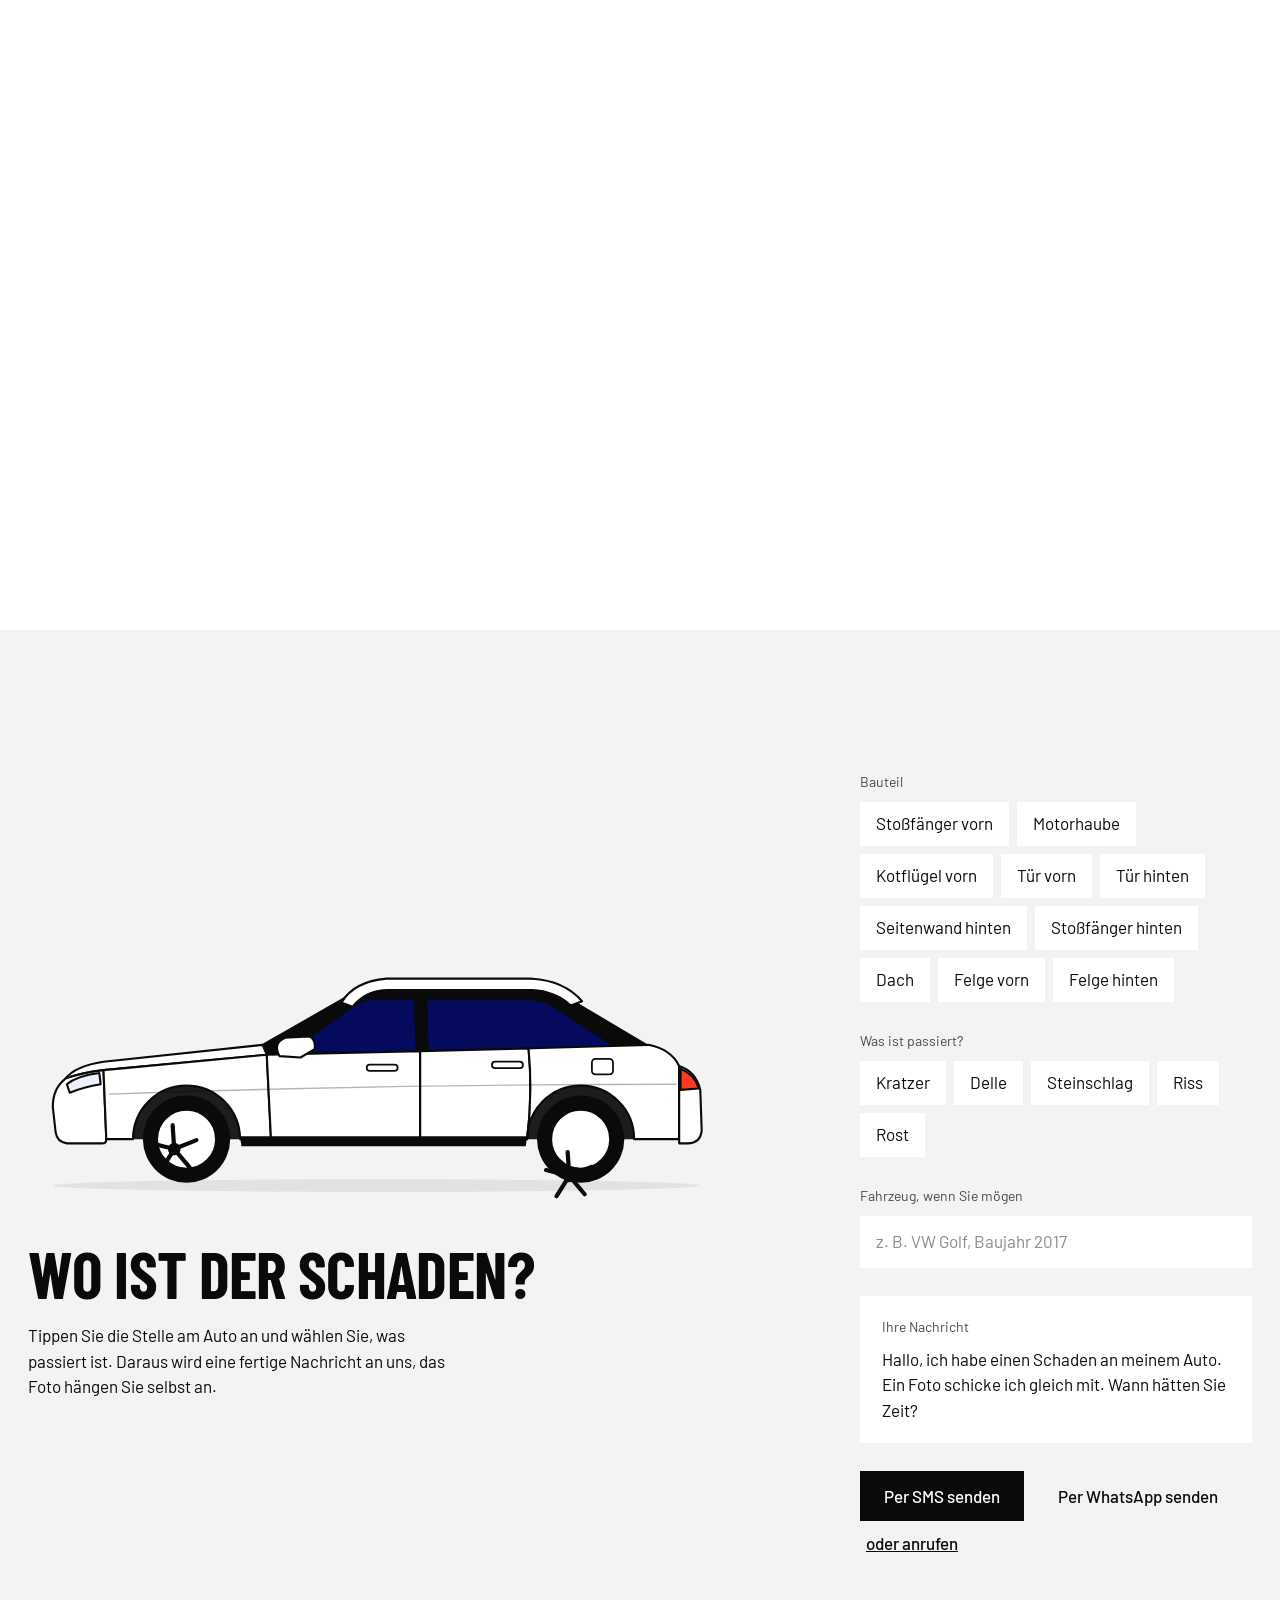
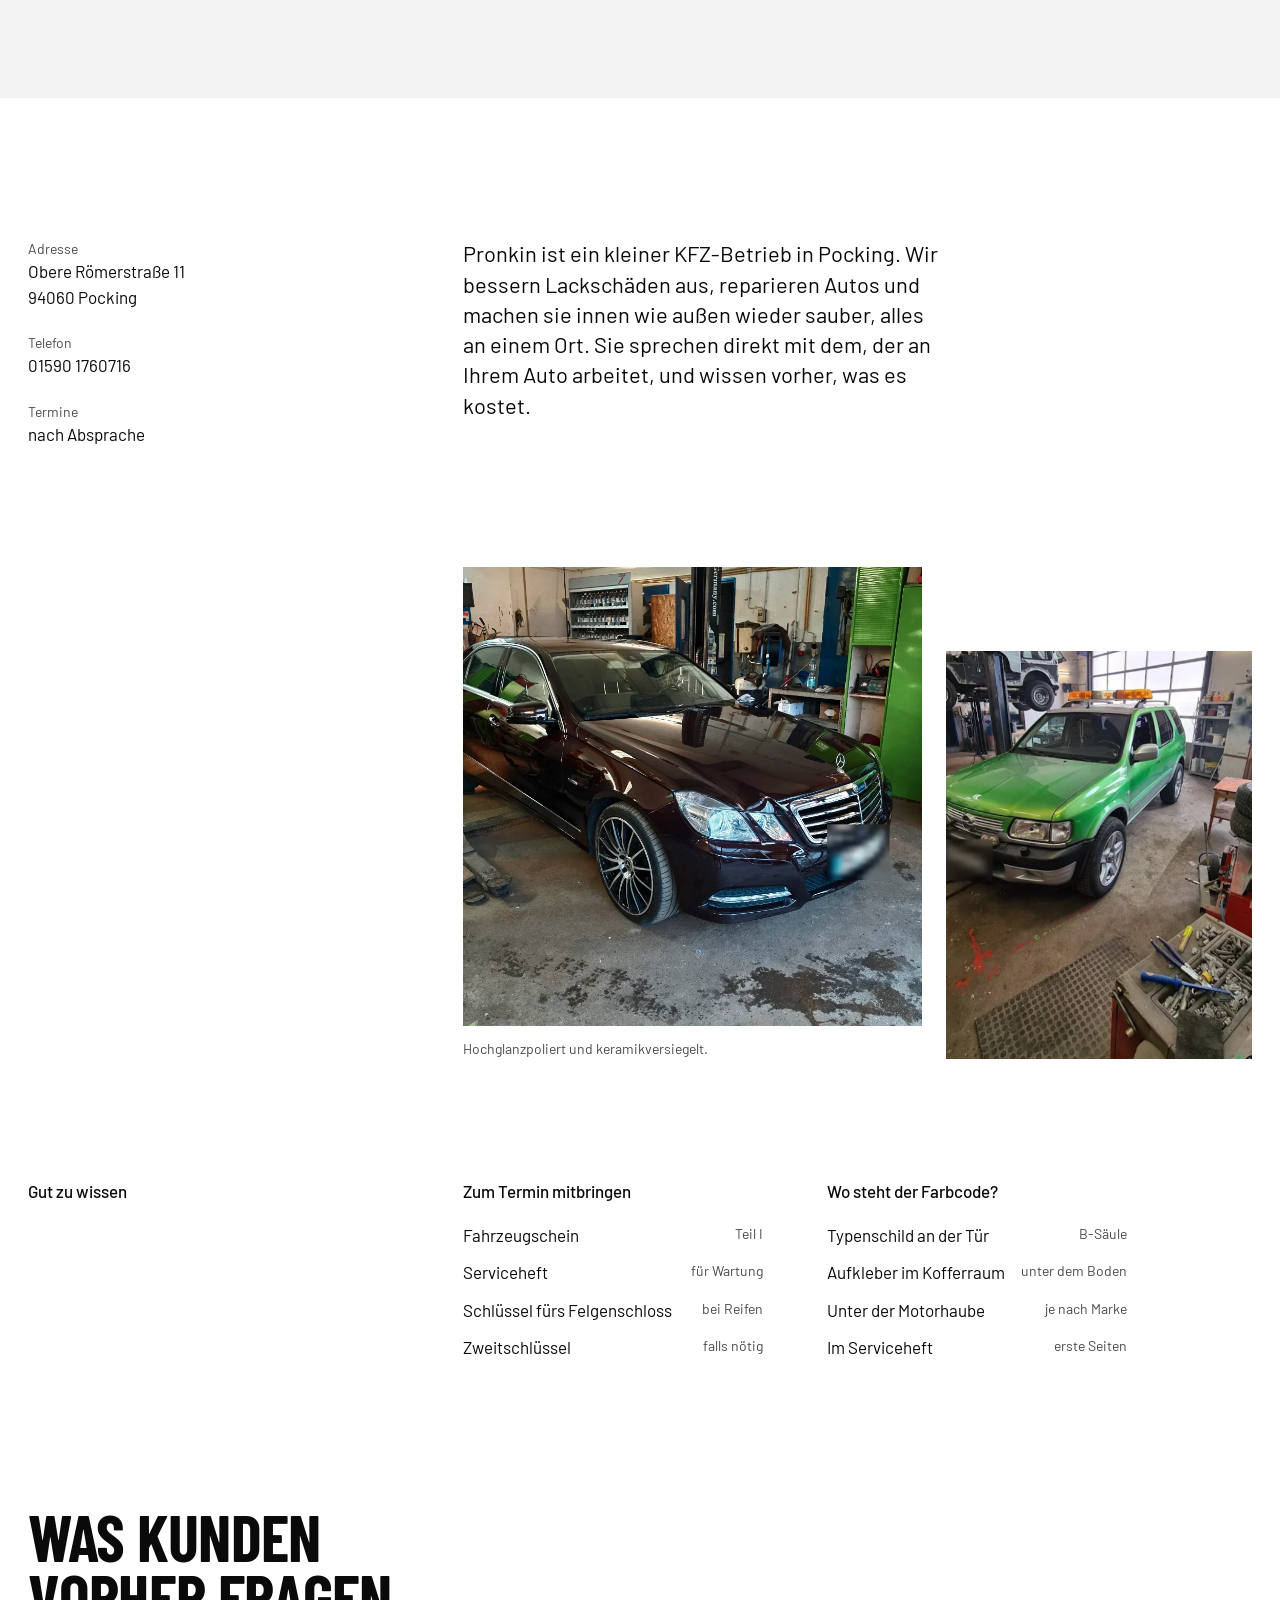
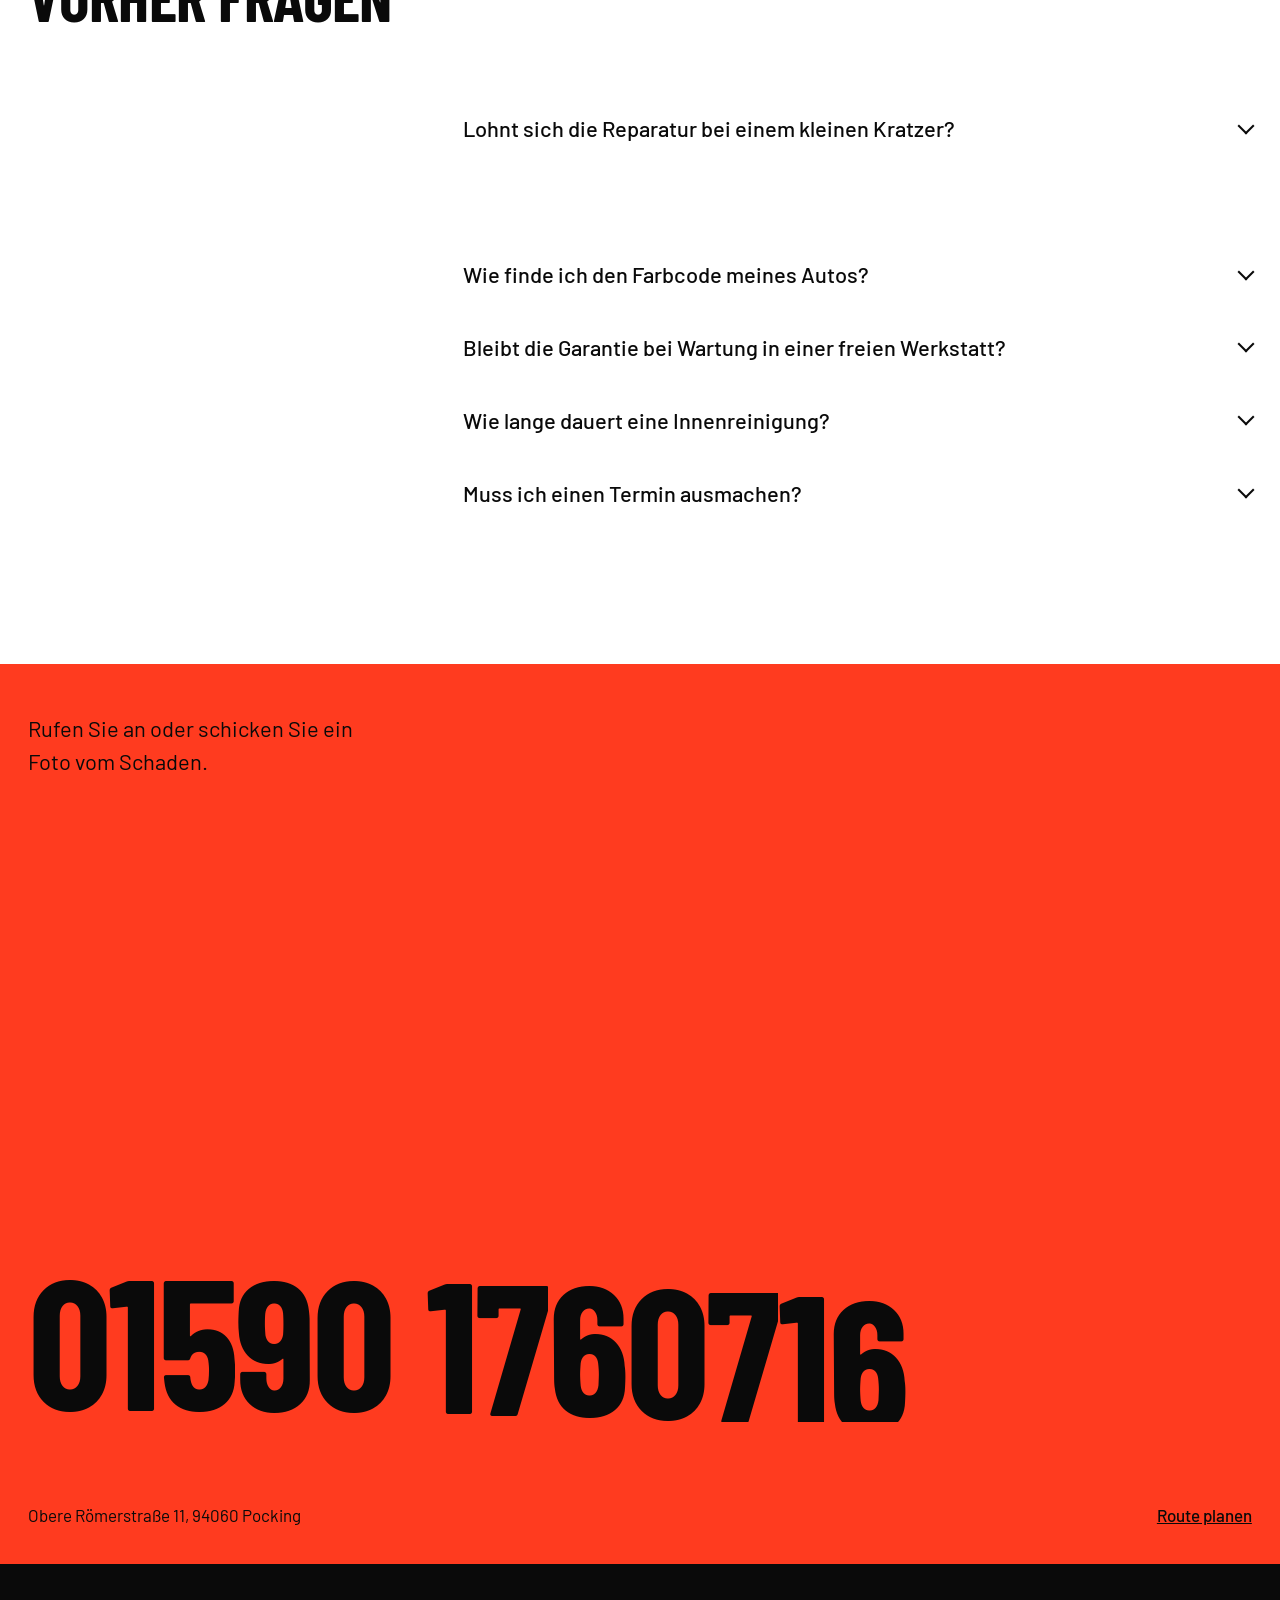
==== commit fc0edeec: "Pronkin: move polish caption to the Mercedes in the workshop Co-Authored-By: Claude Opus 5.5 <norepl" ====
--- a/pronkin/index.html
+++ b/pronkin/index.html
@@ -136,7 +136,6 @@
         </figure>
         <figure class="photo pair-b" data-reveal>
           <img src="img/a-klasse.webp" width="765" height="1020" loading="lazy" alt="Schwarze Mercedes A-Klasse mit glänzendem Lack vor dem Haus">
-          <figcaption>Hochglanzpoliert und keramikversiegelt.</figcaption>
         </figure>
       </section>
 
@@ -265,7 +264,8 @@
           <span></span>
           <div class="about-photos">
             <figure class="photo" data-reveal>
-              <img src="img/mercedes-halle.webp" width="1020" height="1020" loading="lazy" alt="Dunkelroter Mercedes in der Werkstatt, im Hintergrund Regale und Werkzeug">
+              <div class="crop"><img src="img/mercedes-halle.webp" width="1020" height="1020" loading="lazy" alt="Dunkler Mercedes mit glänzendem Lack in der Werkstatt, im Hintergrund Regale und Werkzeug"></div>
+              <figcaption>Hochglanzpoliert und keramikversiegelt.</figcaption>
             </figure>
             <figure class="photo" data-reveal>
               <img src="img/opel-halle.webp" width="574" height="1020" loading="lazy" alt="Grüner Geländewagen in der Halle, links ein Fahrzeug auf der Hebebühne">
--- a/pronkin/styles.css
+++ b/pronkin/styles.css
@@ -418,7 +418,8 @@
 
 .about-row-photos { margin-top: 96px; }
 .about-photos { display: grid; grid-template-columns: 1.5fr 1fr; column-gap: 24px; align-items: end; }
-.about-photos .photo:first-child { aspect-ratio: 1 / 1; }
+.about-photos .photo:first-child { overflow: visible; }
+.about-photos .photo:first-child .crop { overflow: hidden; aspect-ratio: 1 / 1; }
 .about-photos .photo:last-child { aspect-ratio: 3 / 4; }
 .about-photos .photo:last-child img { object-position: 50% 70%; }
 
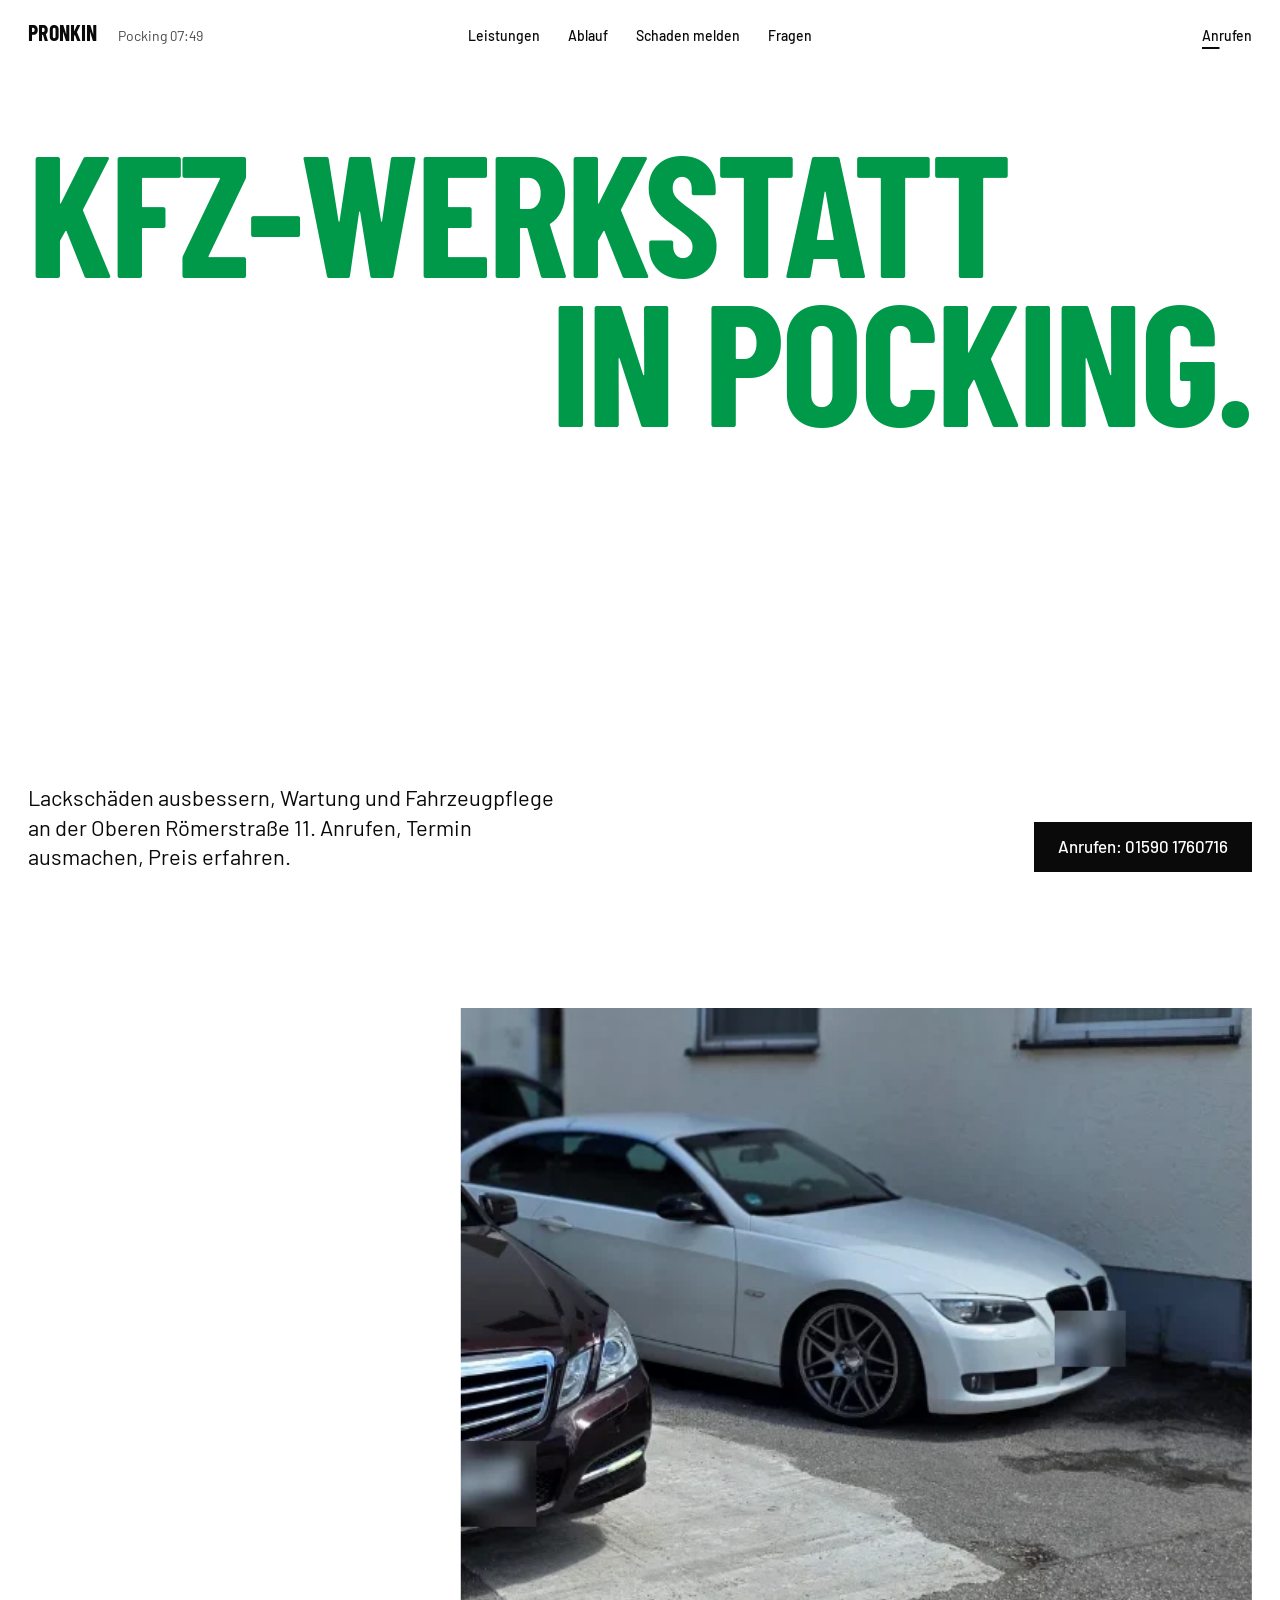
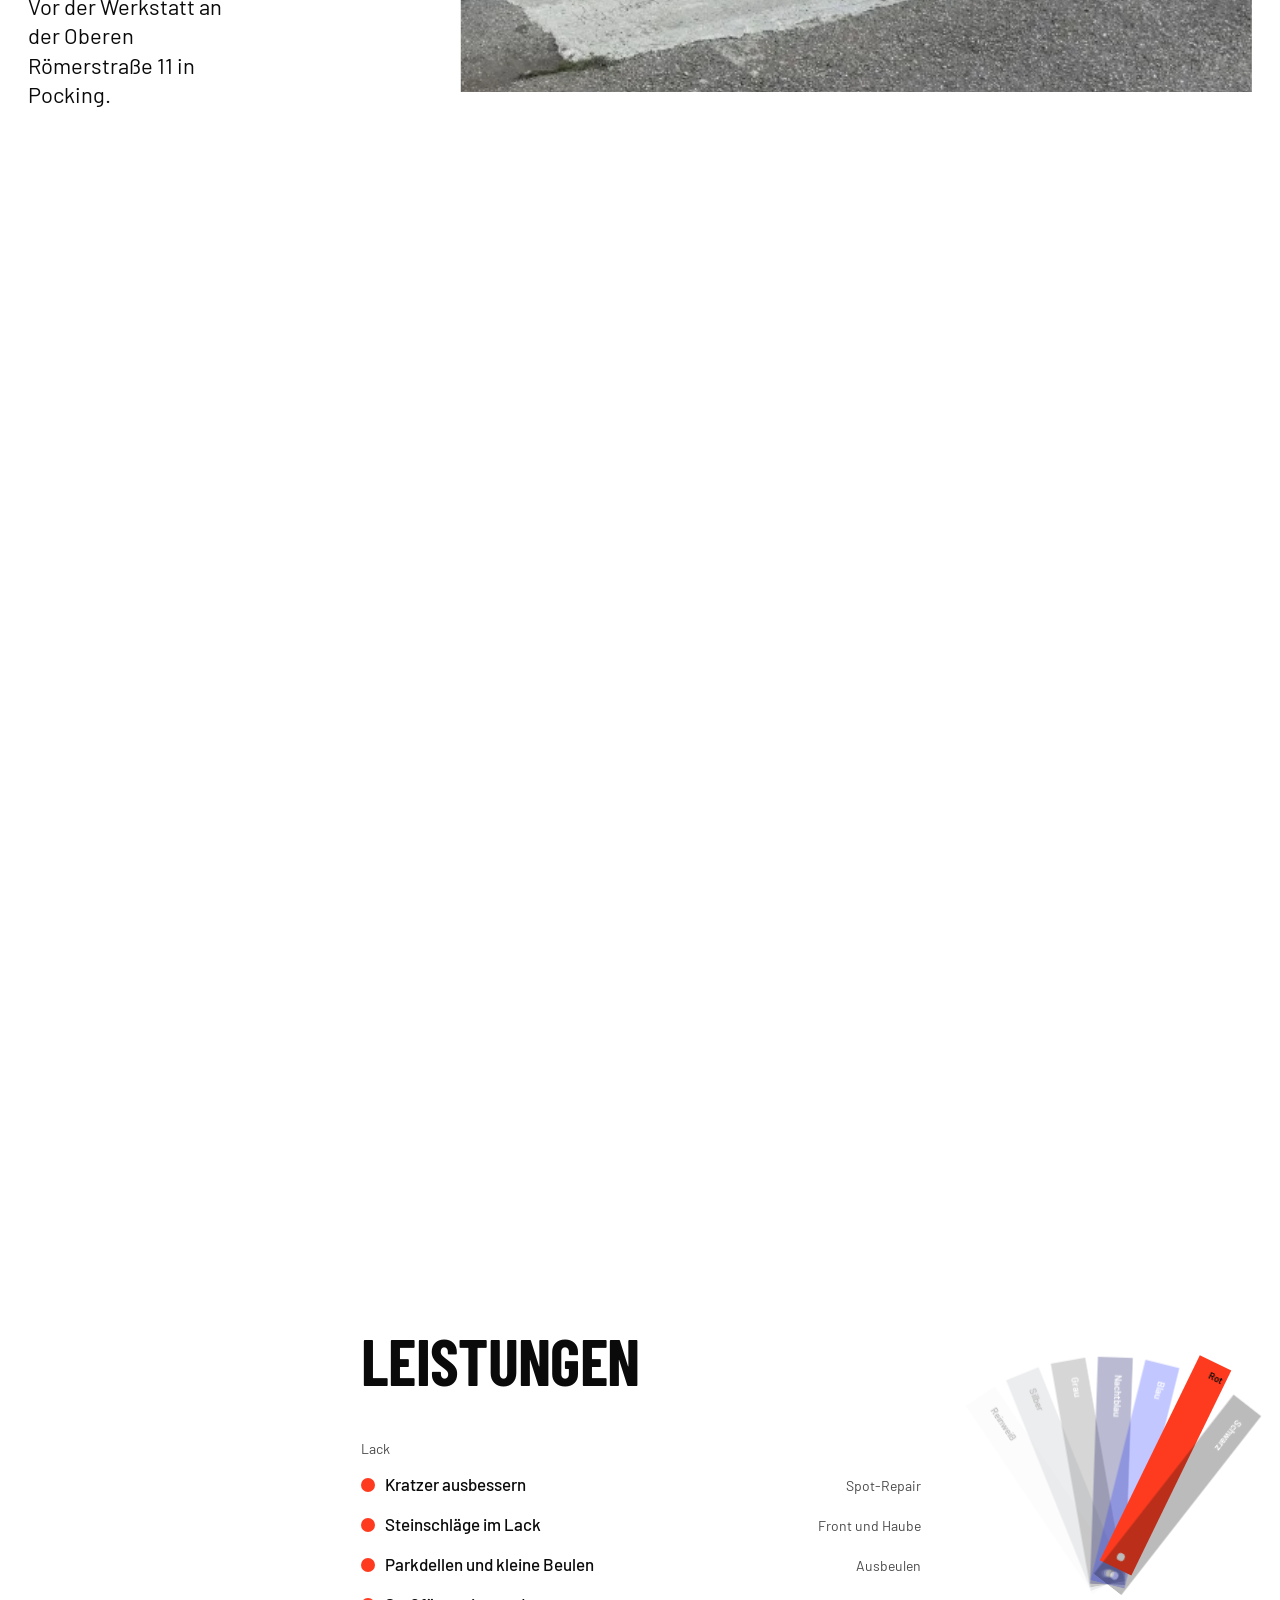
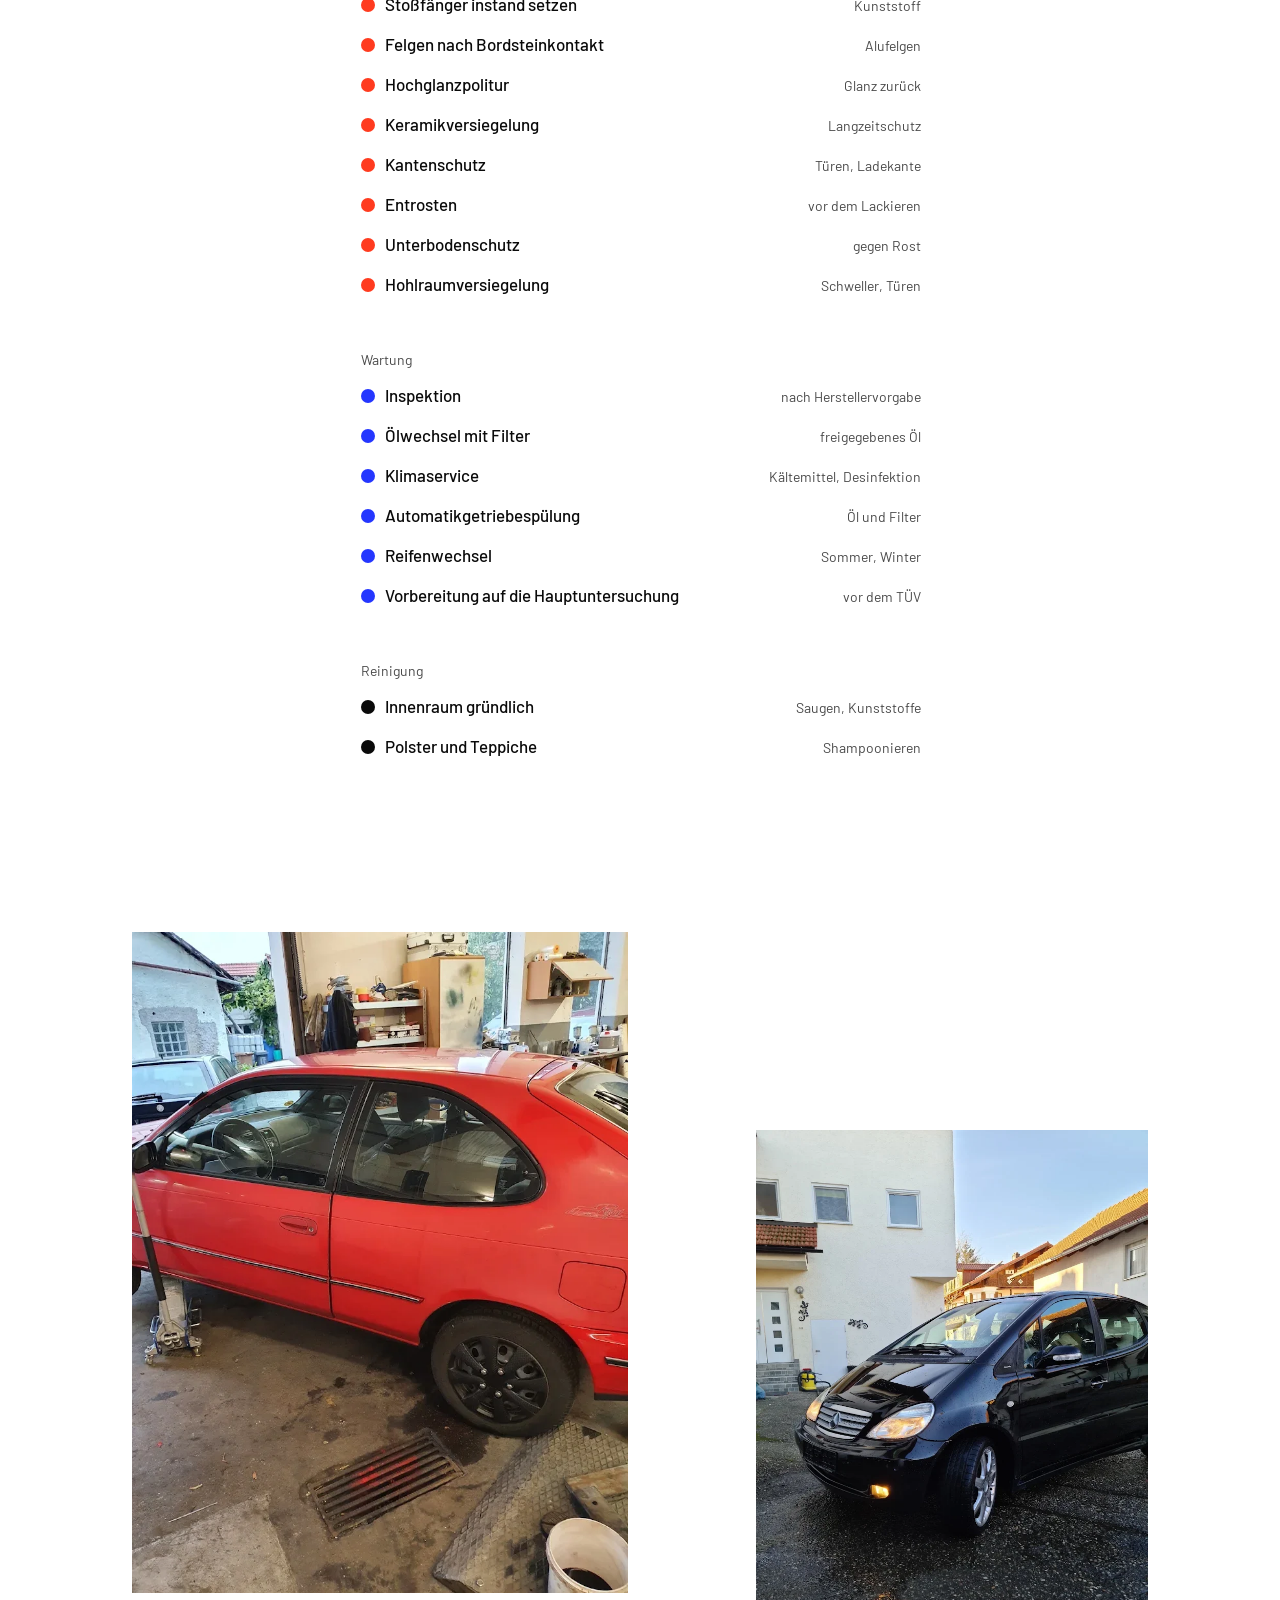
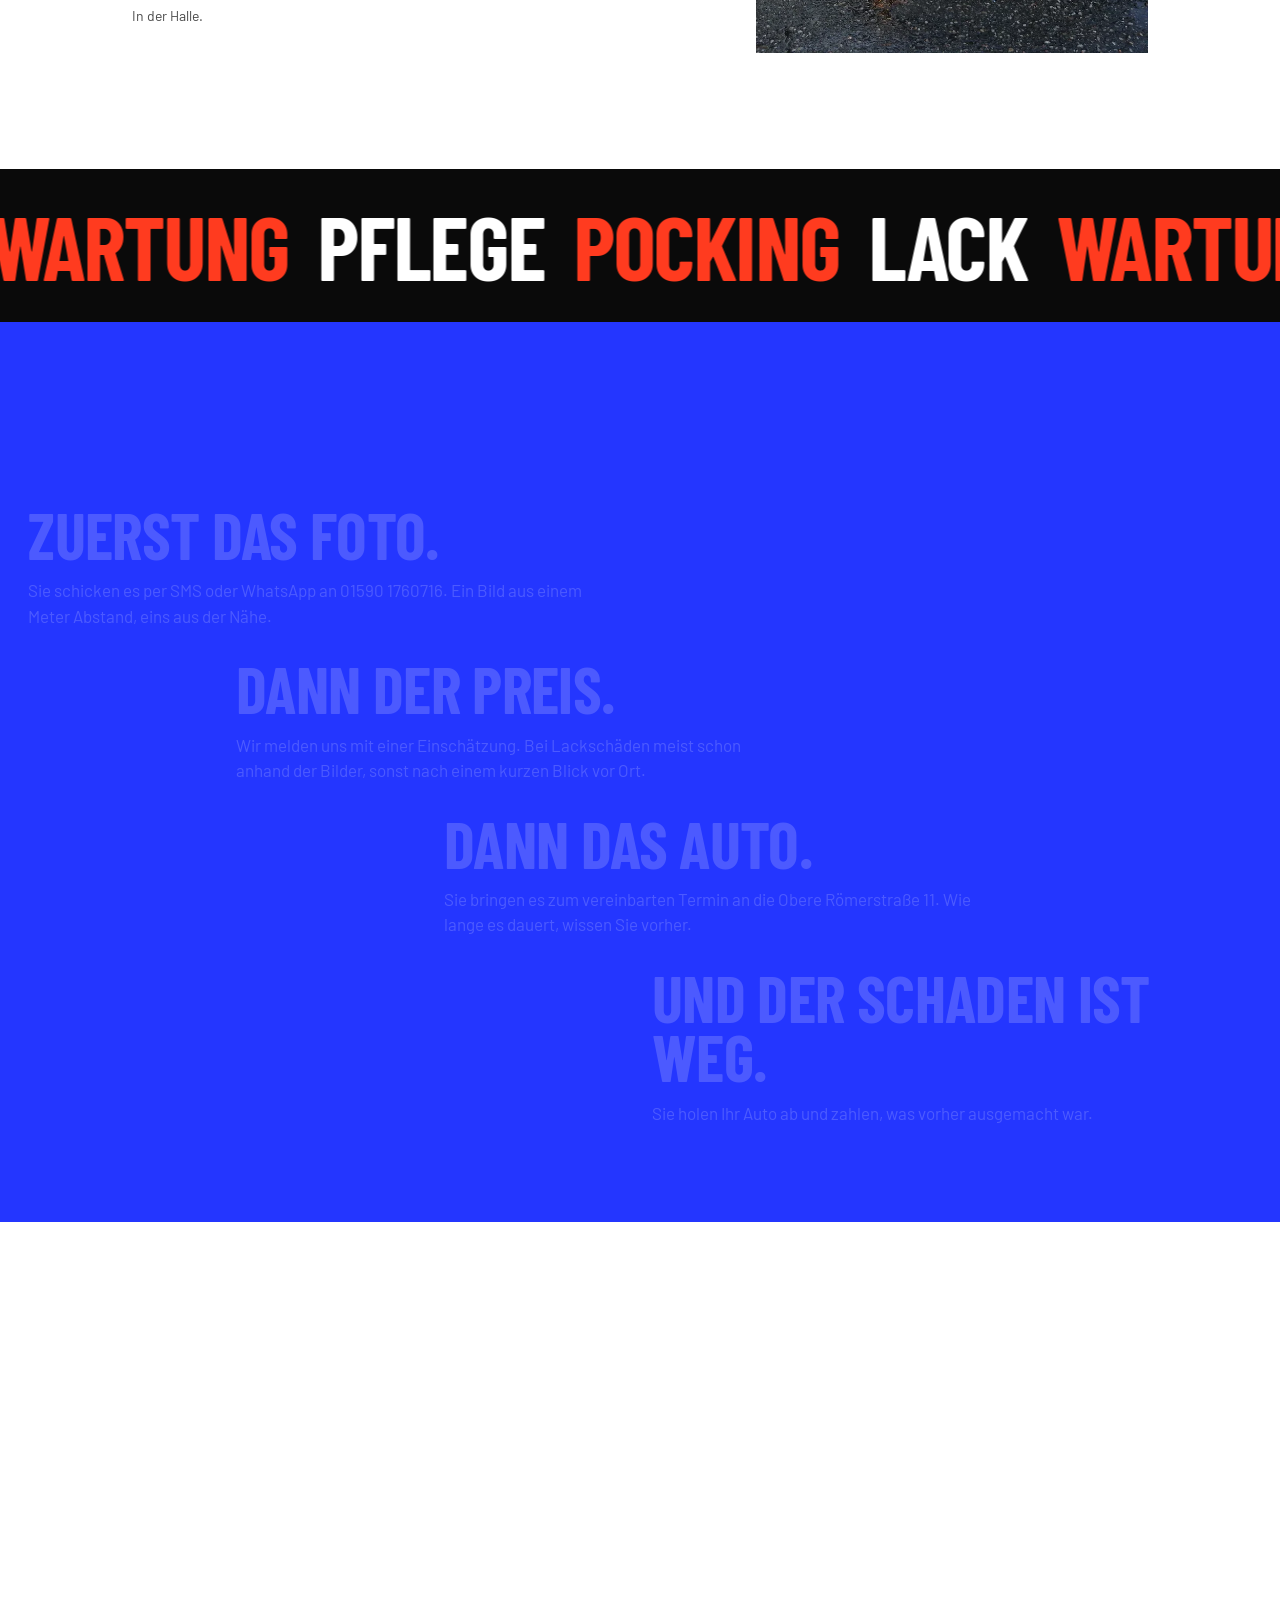
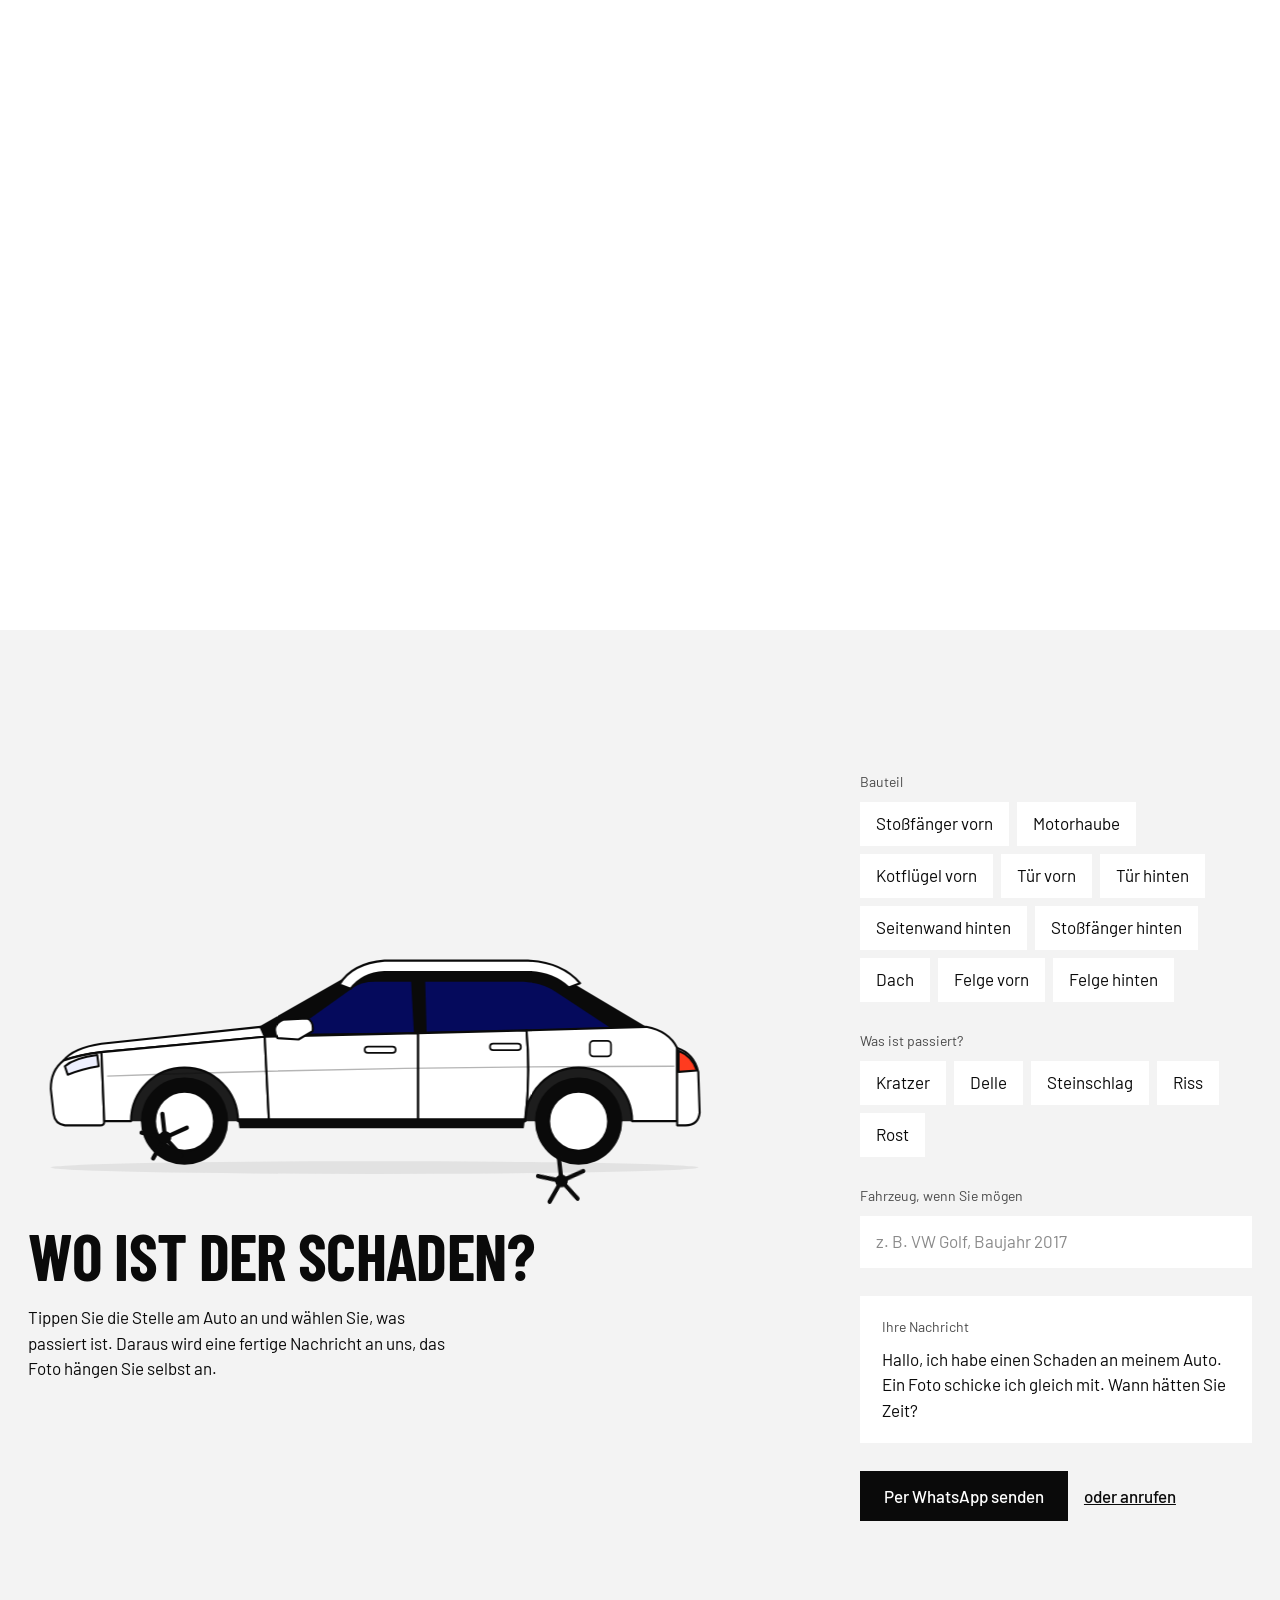
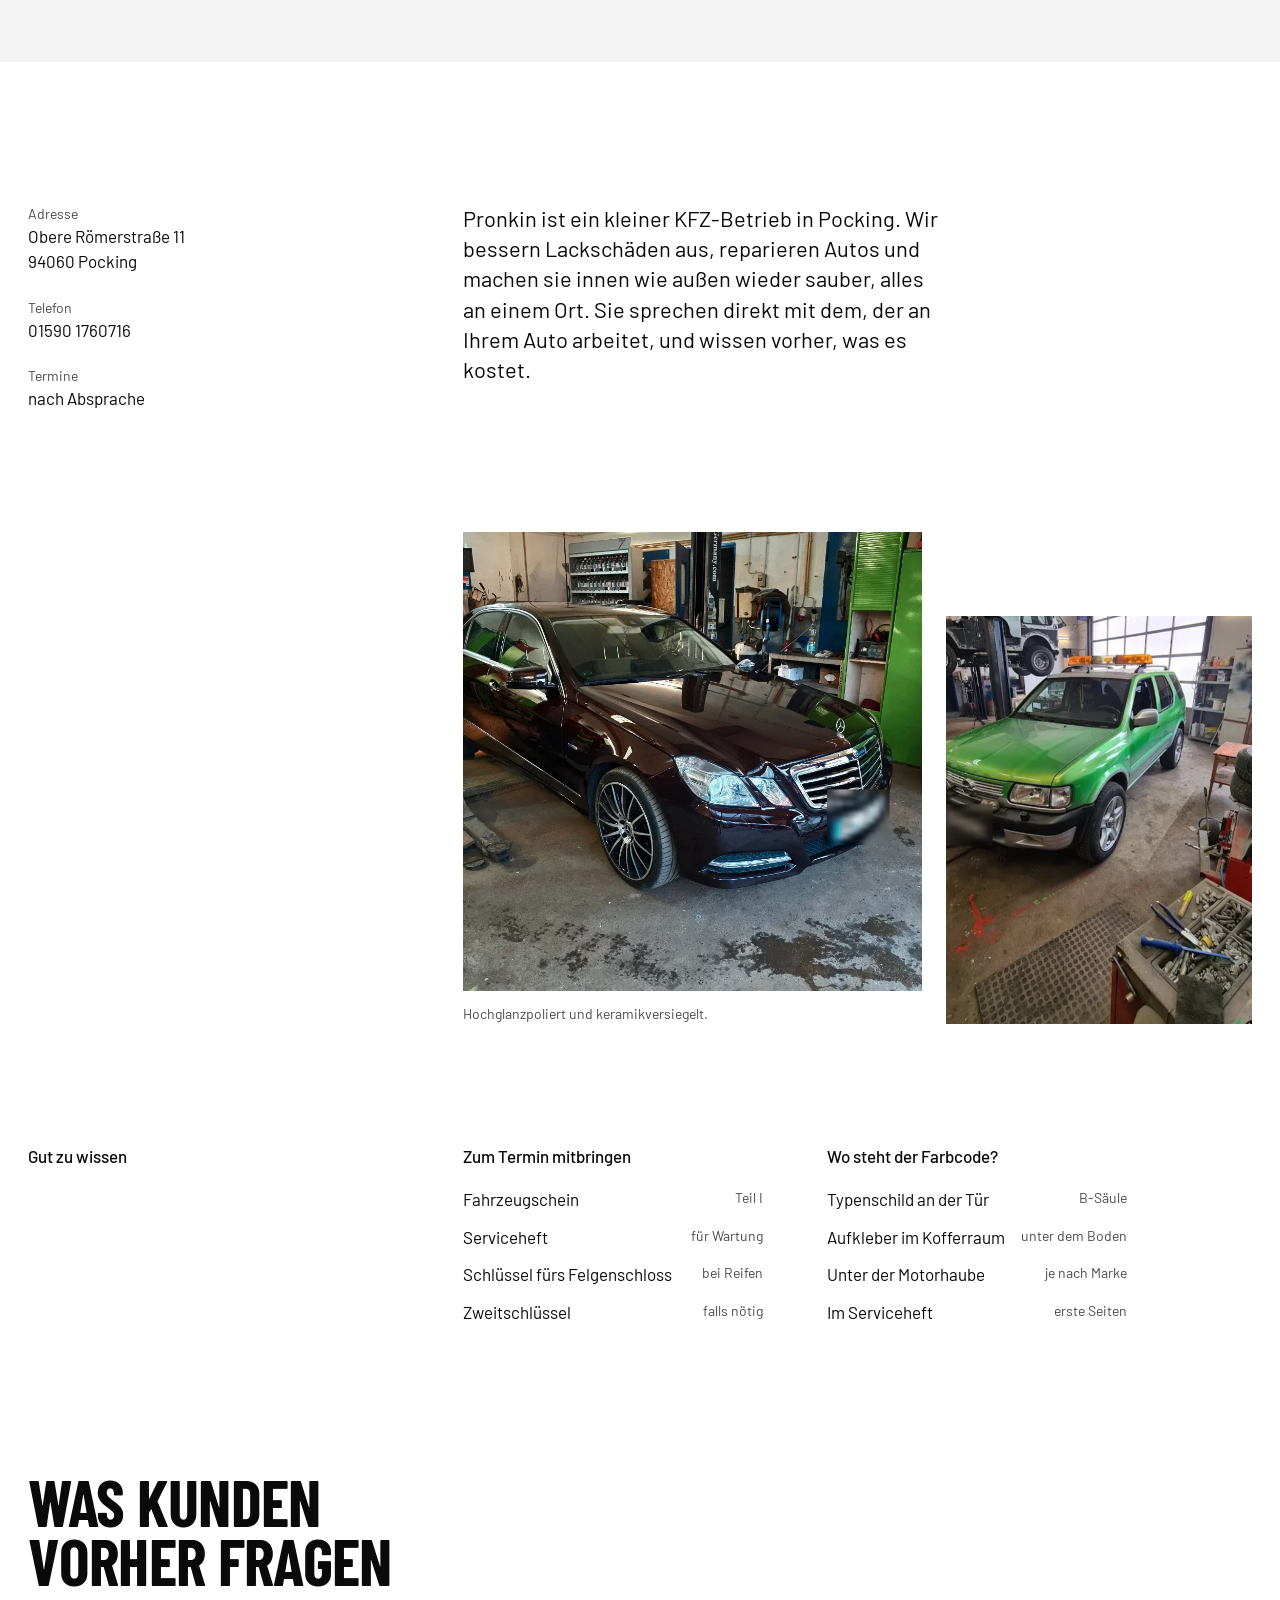
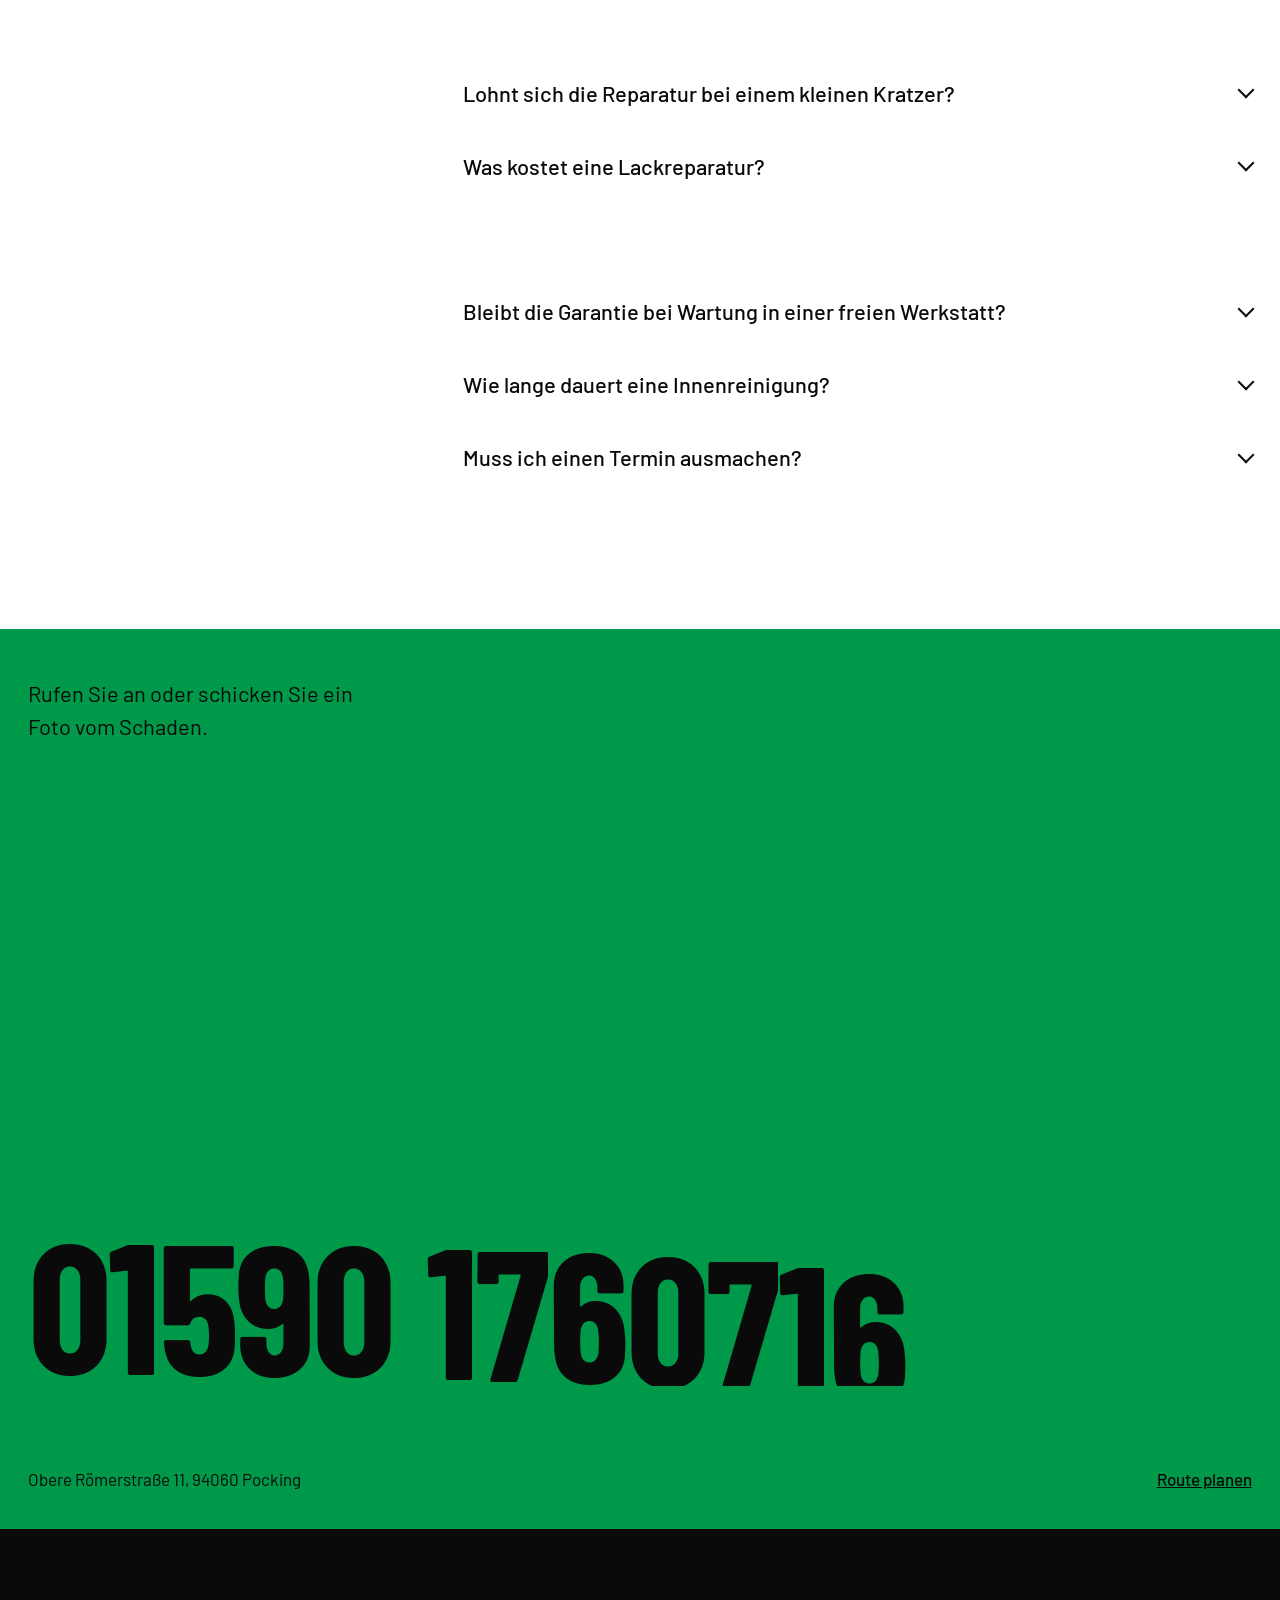
==== commit 167f1aec: "Pronkin: hide SMS button on desktop, self-host fonts Desktops have no SMS app, so only the WhatsApp " ====
--- a/pronkin/index.html
+++ b/pronkin/index.html
@@ -7,9 +7,7 @@
   <meta name="description" content="Kfz-Werkstatt Pronkin in Pocking: Lackschäden ausbessern, Wartung und Fahrzeugreinigung. Obere Römerstraße 11, 94060 Pocking. Telefon 01590 1760716.">
   <meta name="theme-color" content="#ffffff">
   <script>document.documentElement.classList.add('js')</script>
-  <link rel="preconnect" href="https://fonts.googleapis.com">
-  <link rel="preconnect" href="https://fonts.gstatic.com" crossorigin>
-  <link href="https://fonts.googleapis.com/css2?family=Barlow+Condensed:wght@600;700&family=Barlow:wght@400;500&display=swap" rel="stylesheet">
+  <link rel="preload" href="fonts/barlow-condensed-latin-700-normal.woff2" as="font" type="font/woff2" crossorigin>
   <link rel="stylesheet" href="styles.css">
   <script type="application/ld+json">
   {
--- a/pronkin/styles.css
+++ b/pronkin/styles.css
@@ -1,5 +1,12 @@
 /* Pronkin KFZ-Service — Richtung „Type and nothing else“, Barlow Condensed / Barlow, Blau · Rot · Schwarz.
    Idee: Lack ist Farbe. Ganze Abschnitte tragen die Farben eines Farbtonfächers. */
+
+/* Schriften liegen auf dem eigenen Server, nicht bei Google (DSGVO) */
+@font-face { font-family: "Barlow"; font-style: normal; font-weight: 400; font-display: swap; src: url("fonts/barlow-latin-400-normal.woff2") format("woff2"); }
+@font-face { font-family: "Barlow"; font-style: normal; font-weight: 500; font-display: swap; src: url("fonts/barlow-latin-500-normal.woff2") format("woff2"); }
+@font-face { font-family: "Barlow"; font-style: normal; font-weight: 600; font-display: swap; src: url("fonts/barlow-latin-600-normal.woff2") format("woff2"); }
+@font-face { font-family: "Barlow Condensed"; font-style: normal; font-weight: 600; font-display: swap; src: url("fonts/barlow-condensed-latin-600-normal.woff2") format("woff2"); }
+@font-face { font-family: "Barlow Condensed"; font-style: normal; font-weight: 700; font-display: swap; src: url("fonts/barlow-condensed-latin-700-normal.woff2") format("woff2"); }
 
 :root {
   --bg: #ffffff;
@@ -148,6 +155,12 @@
 .button:active { transform: translateY(1px) scale(0.985); }
 .button-quiet { background: var(--surface); color: var(--ink); }
 .button-quiet:hover { background: var(--ink); color: #fff; }
+/* Am Computer gibt es keine SMS-App: dort nur WhatsApp, als Hauptbutton */
+@media (hover: hover) and (pointer: fine) {
+  .send [data-send="sms"] { display: none; }
+  .send .button-quiet { background: var(--ink); color: #fff; }
+  .send .button-quiet:hover { background: var(--blue); }
+}
 
 /* ---------- Leistungen ---------- */
 
@@ -329,7 +342,7 @@
 /* ---------- Kontakt ---------- */
 
 .contact {
-  background: var(--red); color: var(--ink);
+  background: var(--green); color: var(--ink);
   min-height: 100svh;
   padding: 48px var(--margin) 36px;
   display: grid; grid-template-rows: auto 1fr auto auto;
